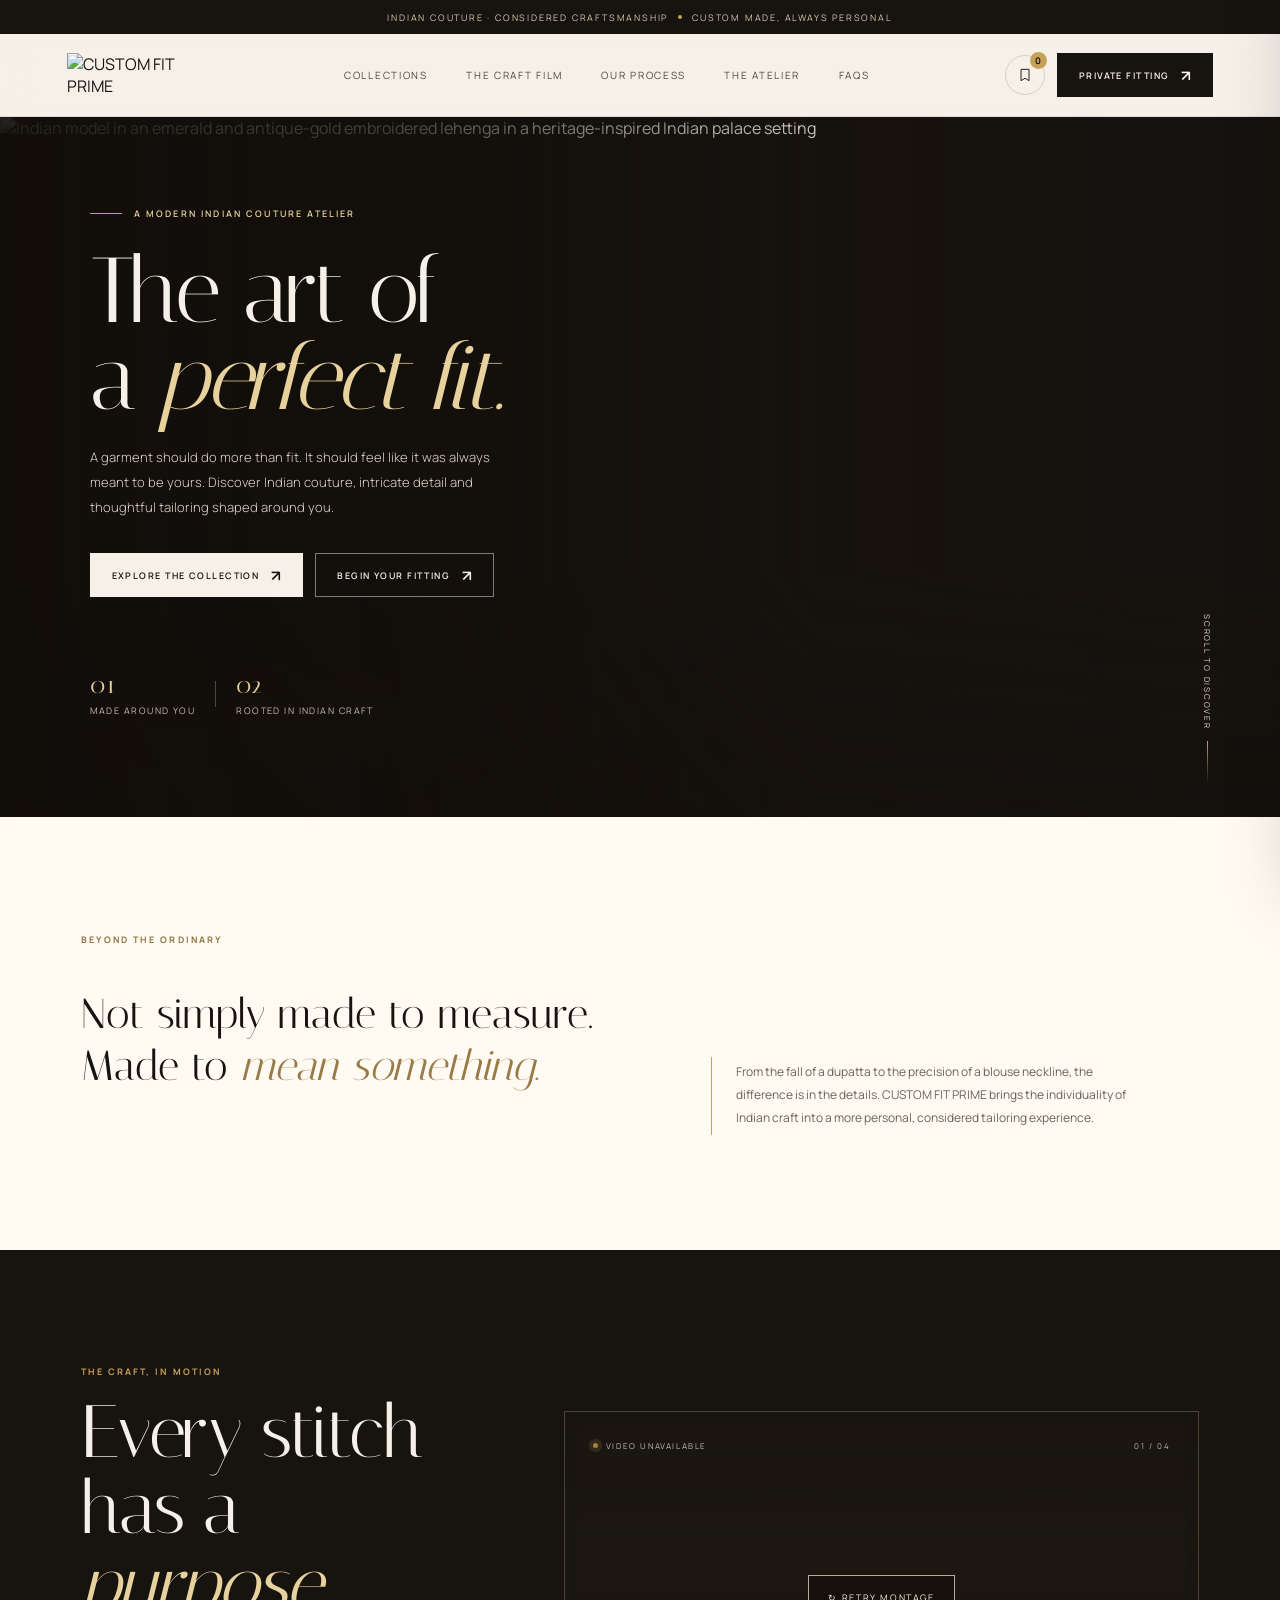
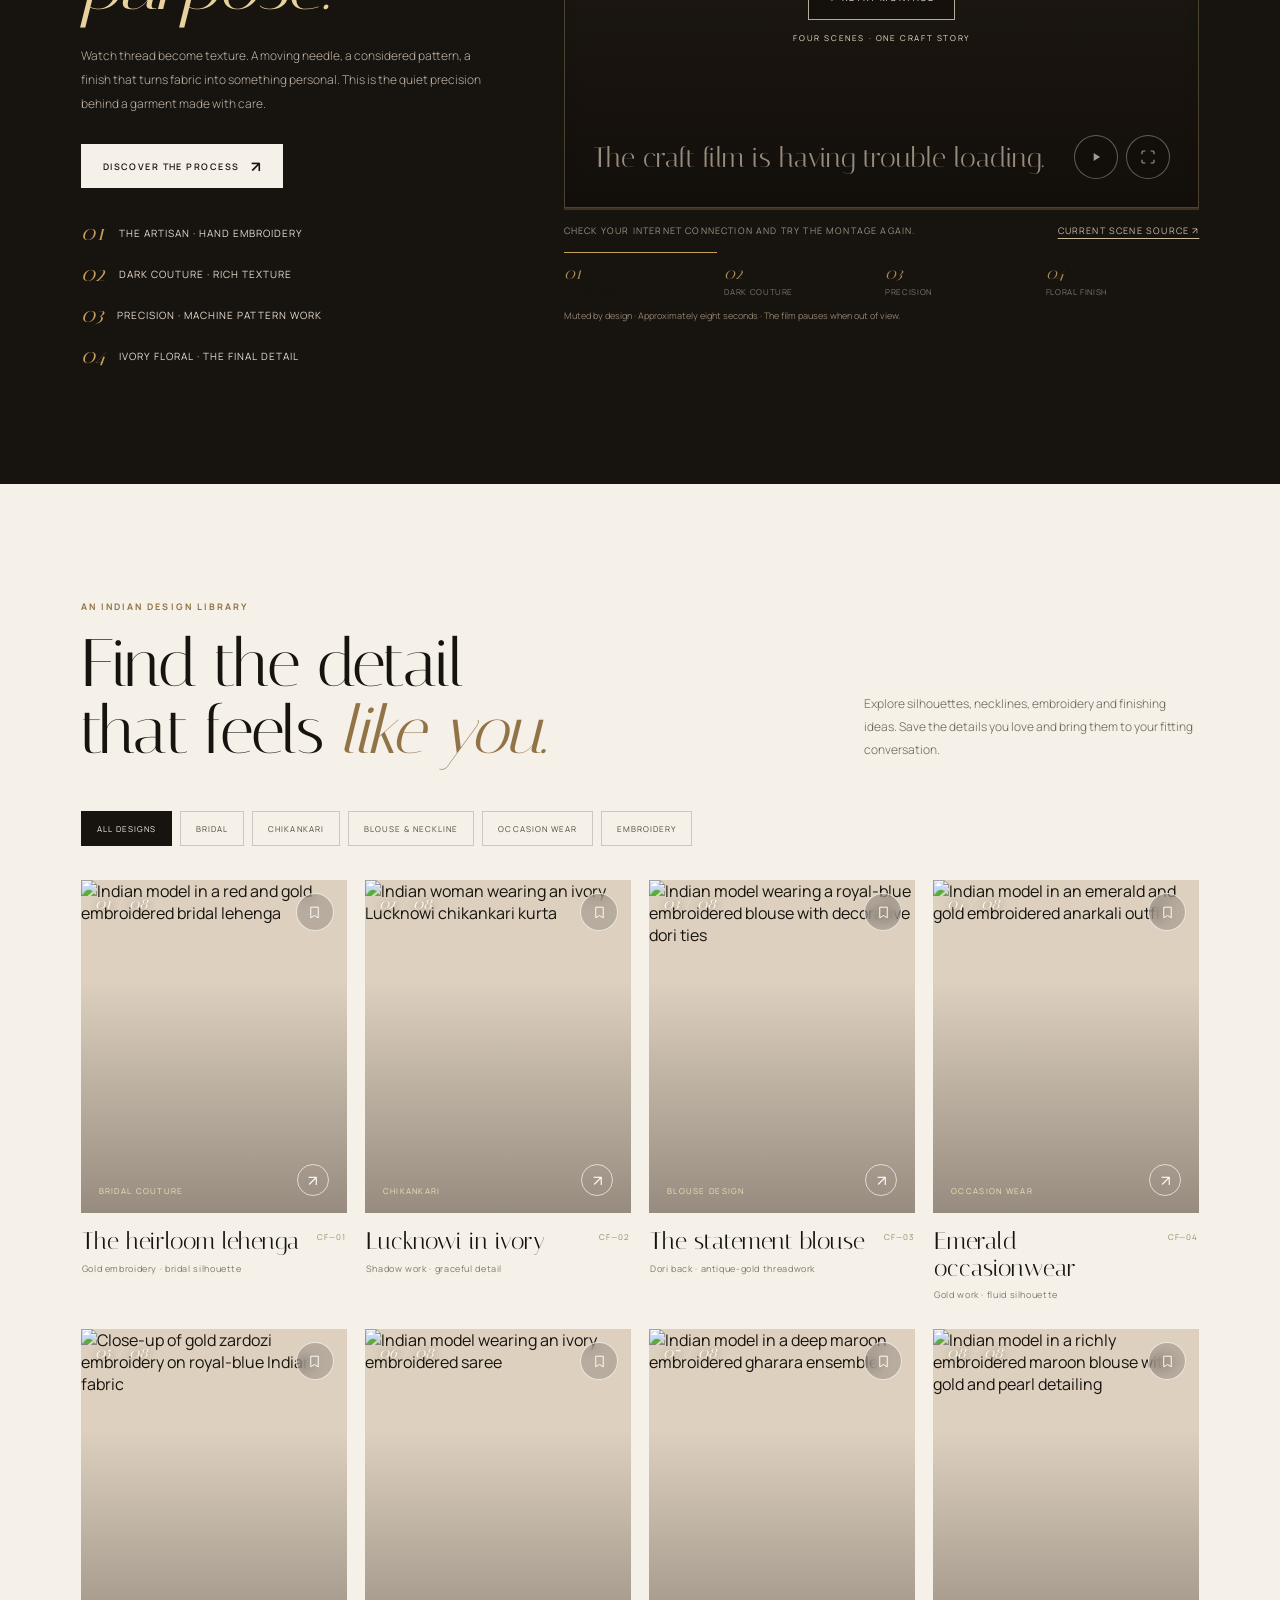
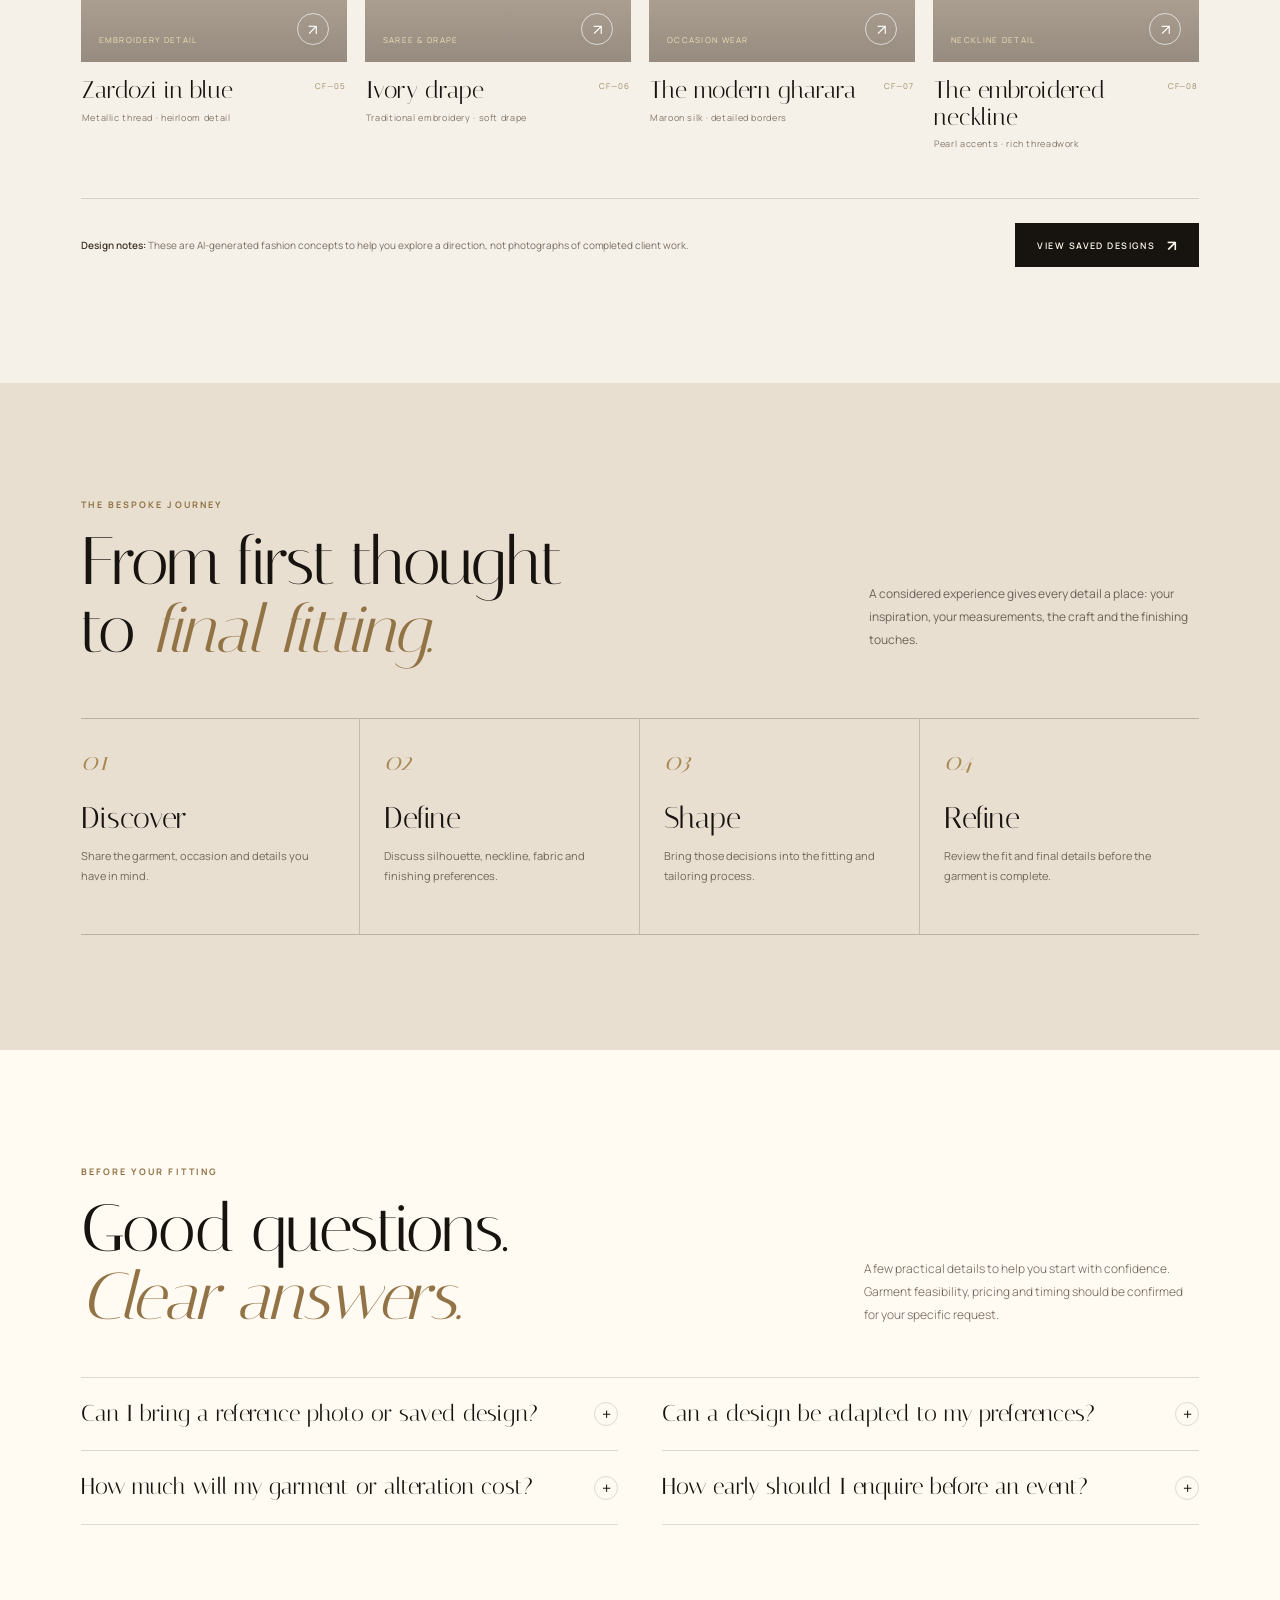
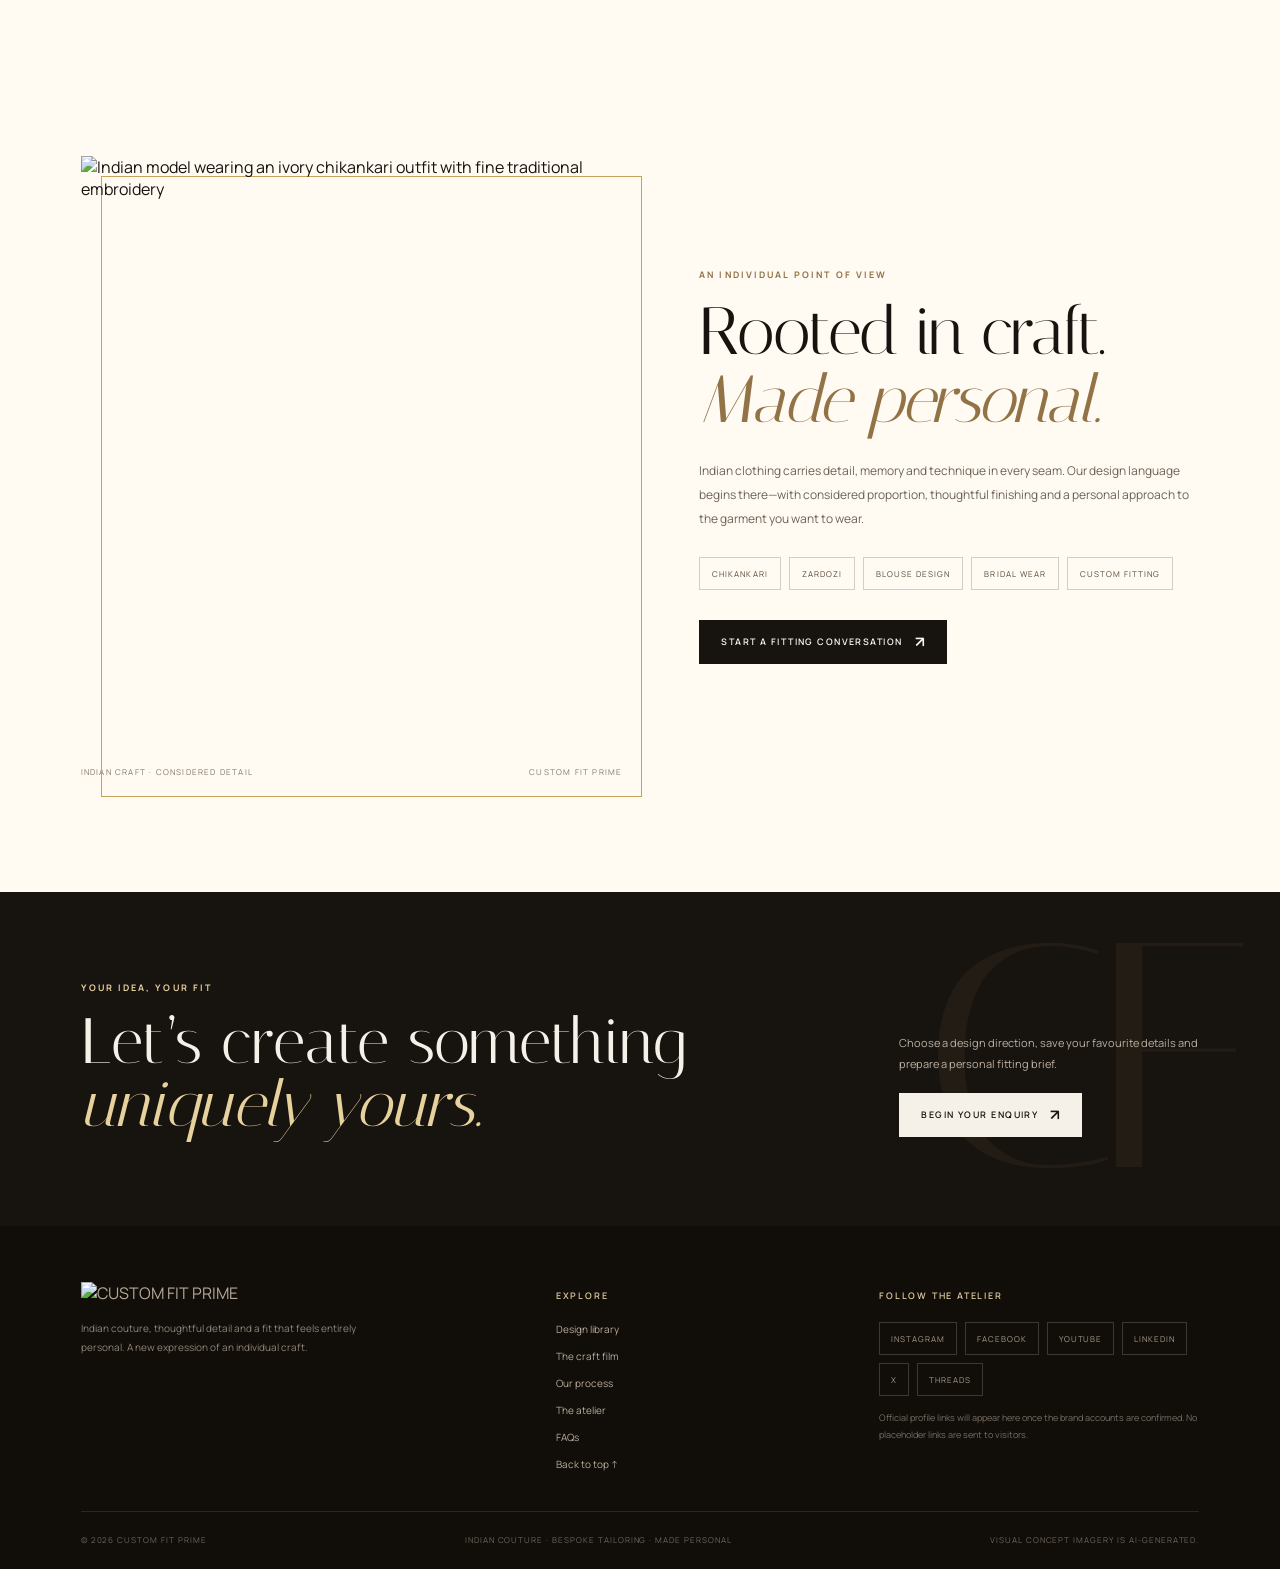
==== index.html @ c420d34f "Add files via upload" ====
<!DOCTYPE html>
<html lang="en">
<head>
  <meta charset="UTF-8" />
  <meta name="viewport" content="width=device-width, initial-scale=1.0" />
  <meta name="theme-color" content="#17130f" />
  <meta name="description" content="CUSTOM FIT PRIME — Indian couture, considered craftsmanship and bespoke tailoring. Explore bridal lehengas, chikankari, blouse design, embroidery and more." />
  <title>CUSTOM FIT PRIME — The Art of a Perfect Fit</title>
  <link rel="preconnect" href="https://fonts.googleapis.com" />
  <link rel="preconnect" href="https://fonts.gstatic.com" crossorigin />
  <link href="https://fonts.googleapis.com/css2?family=DM+Sans:wght@300;400;500;600;700&family=Italiana&family=Manrope:wght@300;400;500;600;700&display=swap" rel="stylesheet" />
  <style>
    :root{--ink:#17130f;--ink-soft:#231c16;--paper:#f5f0e8;--paper-2:#eae1d3;--gold:#c7a15a;--gold-light:#e7d19d;--muted:#8c8378;--line:rgba(40,31,22,.15);--cream:#fffaf2;--serif:'Italiana',Georgia,serif;--sans:'Manrope','DM Sans',Arial,sans-serif;--max:1440px;}
    *{box-sizing:border-box}html{scroll-behavior:smooth;scroll-padding-top:92px}body{margin:0;background:var(--paper);color:var(--ink);font-family:var(--sans);font-weight:400;-webkit-font-smoothing:antialiased}body.no-scroll{overflow:hidden}img{display:block;width:100%;height:auto}a{color:inherit;text-decoration:none}button,input,select,textarea{font:inherit}button{cursor:pointer}::selection{background:var(--gold);color:var(--ink)}
    .announcement{height:34px;background:var(--ink);color:#d7c9b4;display:flex;align-items:center;justify-content:center;gap:10px;text-transform:uppercase;font-size:9px;letter-spacing:.2em;padding:0 16px}.announcement .dot{width:4px;height:4px;background:var(--gold);border-radius:50%}
    .header{position:sticky;top:0;z-index:30;background:rgba(245,240,232,.94);backdrop-filter:blur(18px);border-bottom:1px solid rgba(41,31,22,.1)}.nav-wrap{max-width:var(--max);margin:auto;height:82px;padding:0 5.2%;display:flex;align-items:center;justify-content:space-between;gap:28px}.brand{width:142px;min-width:112px;display:flex;align-items:center}.brand img{width:100%;max-height:75px;object-fit:contain}.nav{display:flex;gap:clamp(20px,3vw,46px);align-items:center;font-size:10px;letter-spacing:.17em;text-transform:uppercase}.nav a{position:relative;padding:8px 0;color:#51463a;transition:color .25s}.nav a:after{content:'';position:absolute;left:0;bottom:0;height:1px;width:0;background:var(--gold);transition:width .3s}.nav a:hover{color:#0e0b08}.nav a:hover:after{width:100%}.nav-actions{display:flex;align-items:center;gap:12px}.mood-trigger{position:relative;border:1px solid var(--line);background:transparent;width:40px;height:40px;border-radius:50%;display:grid;place-items:center;color:var(--ink)}.mood-trigger svg{width:16px;height:16px}.count{position:absolute;right:-3px;top:-4px;background:var(--gold);color:var(--ink);font-size:9px;font-weight:700;border-radius:50%;min-width:17px;height:17px;display:grid;place-items:center}.button{min-height:44px;display:inline-flex;align-items:center;justify-content:center;gap:12px;padding:0 21px;background:var(--ink);color:#fff8ed;border:1px solid var(--ink);font-size:9px;letter-spacing:.16em;text-transform:uppercase;font-weight:600;transition:background .25s,color .25s,border .25s,transform .25s}.button:hover{background:var(--gold);color:var(--ink);border-color:var(--gold);transform:translateY(-1px)}.button.light{background:var(--paper);border-color:var(--paper);color:var(--ink)}.button.light:hover{background:var(--gold-light);border-color:var(--gold-light)}.button.ghost{background:transparent;color:var(--paper);border-color:rgba(255,255,255,.45)}.button.ghost:hover{background:var(--paper);color:var(--ink);border-color:var(--paper)}.button .arrow{font-size:15px;line-height:1;letter-spacing:0}.mobile-toggle{display:none;background:transparent;border:1px solid var(--line);width:40px;height:40px;border-radius:50%;font-size:17px}
    .hero{min-height:min(790px,calc(100vh - 116px));min-height:690px;position:relative;isolation:isolate;overflow:hidden;background:var(--ink);color:var(--paper);display:flex;align-items:center}.hero:before{content:'';position:absolute;inset:0;background:linear-gradient(90deg,rgba(18,14,10,.92) 0%,rgba(18,14,10,.78) 30%,rgba(18,14,10,.18) 64%,rgba(18,14,10,.1) 100%),linear-gradient(0deg,rgba(18,14,10,.35),transparent 35%);z-index:-1}.hero-image{position:absolute;inset:0;z-index:-2}.hero-image img{width:100%;height:100%;object-fit:cover;object-position:center 45%;animation:heroReveal 1.5s cubic-bezier(.2,.7,.2,1) both}.hero-content{width:100%;max-width:var(--max);margin:auto;padding:90px 7% 100px;position:relative}.eyebrow{display:flex;align-items:center;gap:12px;text-transform:uppercase;letter-spacing:.24em;font-size:9px;font-weight:600}.eyebrow:before{content:'';width:32px;height:1px;background:var(--gold)}.eyebrow.gold{color:var(--gold-light)}.hero h1{font:400 clamp(52px,7.2vw,108px)/.94 var(--serif);letter-spacing:-.035em;margin:28px 0 24px;max-width:700px}.hero h1 em{color:var(--gold-light);font-weight:400}.hero-copy{font-size:13px;line-height:1.9;color:#e0d7c9;max-width:410px;font-weight:300}.hero-actions{display:flex;gap:12px;flex-wrap:wrap;margin-top:34px}.hero-meta{display:flex;align-items:center;gap:20px;margin-top:74px;color:#c9bdad;font-size:9px;letter-spacing:.16em;text-transform:uppercase}.hero-meta .divider{height:26px;width:1px;background:rgba(255,255,255,.24)}.hero-meta strong{display:block;color:var(--gold-light);font:400 24px var(--serif);letter-spacing:0;margin-bottom:5px}.scroll-cue{position:absolute;right:5.2%;bottom:34px;display:flex;align-items:center;gap:12px;color:#e4d8c7;font-size:8px;text-transform:uppercase;letter-spacing:.22em;writing-mode:vertical-rl}.scroll-cue:after{content:'';width:1px;height:42px;background:linear-gradient(var(--gold),transparent)}
    .section{padding:clamp(74px,9vw,140px) 6.3%}.section-inner{max-width:var(--max);margin:auto}.section-head{display:flex;justify-content:space-between;align-items:end;gap:36px;margin-bottom:46px}.section-head .title-wrap{max-width:660px}.kicker{font-size:9px;color:#907345;text-transform:uppercase;letter-spacing:.23em;font-weight:700;display:block;margin-bottom:17px}.section h2{font:400 clamp(38px,5.2vw,68px)/1.02 var(--serif);letter-spacing:-.025em;margin:0}.section h2 em{font-style:italic;color:#927346}.section-head p{max-width:335px;color:#6d6256;font-size:12px;line-height:1.9;font-weight:300;margin:0 0 4px}.intro-grid{display:grid;grid-template-columns:1.05fr .95fr;gap:clamp(30px,7vw,110px);align-items:end}.intro-grid .large-copy{font:400 clamp(27px,3.3vw,45px)/1.24 var(--serif);max-width:690px}.intro-grid .large-copy em{color:#997b47}.intro-note{border-left:1px solid var(--gold);padding:4px 0 5px 24px;color:#6c6258;font-size:12px;line-height:1.9;max-width:420px}.section.paper-alt{background:var(--cream)}.craft-film{background:var(--ink);color:var(--paper);position:relative;overflow:hidden}.film-grid{display:grid;grid-template-columns:.78fr 1.22fr;gap:clamp(32px,6vw,92px);align-items:center}.film-copy .kicker{color:var(--gold)}.film-copy h2{font-size:clamp(42px,5.8vw,76px);max-width:480px}.film-copy h2 em{color:var(--gold-light)}.film-copy p{max-width:410px;font-size:12px;line-height:2;color:#beb2a2;font-weight:300;margin:22px 0 28px}.film-notes{list-style:none;padding:0;margin:32px 0 0;display:grid;gap:15px}.film-notes li{display:flex;align-items:center;gap:13px;color:#e7ddcf;font-size:10px;letter-spacing:.1em;text-transform:uppercase}.film-notes li span{color:var(--gold);font:italic 22px var(--serif)}.video-frame{position:relative;overflow:hidden;background:#211c16;aspect-ratio:1.18/1;min-height:380px;border:1px solid rgba(218,190,139,.23)}.video-frame:after{content:'';position:absolute;inset:0;pointer-events:none;border:12px solid rgba(0,0,0,.08)}.video-frame video{position:absolute;inset:0;width:100%;height:100%;object-fit:cover;opacity:.78;filter:sepia(.18) contrast(1.04)}.video-overlay{position:absolute;inset:0;display:flex;flex-direction:column;justify-content:space-between;padding:28px;pointer-events:none;background:linear-gradient(180deg,rgba(20,15,10,.25),transparent 38%,rgba(20,15,10,.55))}.video-topline,.video-bottomline{display:flex;align-items:center;justify-content:space-between;gap:16px;color:#f5e8d3;font-size:8px;text-transform:uppercase;letter-spacing:.2em}.live-mark{display:inline-flex;align-items:center;gap:8px}.live-mark:before{content:'';height:5px;width:5px;border-radius:50%;background:var(--gold);box-shadow:0 0 0 4px rgba(199,161,90,.18)}.video-bottomline strong{font:400 28px var(--serif);letter-spacing:0;text-transform:none}.pause-film{pointer-events:auto;border:1px solid rgba(255,255,255,.56);border-radius:50%;width:44px;height:44px;color:white;background:rgba(13,10,7,.3);backdrop-filter:blur(8px);display:grid;place-items:center}.pause-film svg{width:14px;height:14px;fill:currentColor}.film-caption{display:flex;justify-content:space-between;gap:24px;align-items:center;color:#9d9282;font-size:9px;text-transform:uppercase;letter-spacing:.13em;margin-top:14px}.film-caption a{text-decoration:underline;text-underline-offset:4px;color:#cabb9f}
    .collection{background:var(--paper)}.collection-filters{display:flex;gap:8px;flex-wrap:wrap;margin:0 0 34px}.filter-btn{border:1px solid rgba(45,35,25,.2);background:transparent;color:#51473b;padding:11px 15px;text-transform:uppercase;letter-spacing:.13em;font-size:8px;transition:all .22s}.filter-btn:hover,.filter-btn.active{background:var(--ink);color:var(--paper);border-color:var(--ink)}.design-grid{display:grid;grid-template-columns:repeat(4,minmax(0,1fr));gap:28px 18px}.design-card{min-width:0}.design-image{position:relative;overflow:hidden;background:#ddd0bf;aspect-ratio:4/5;isolation:isolate}.design-image img{height:100%;width:100%;object-fit:cover;transition:transform .7s cubic-bezier(.2,.65,.2,1),filter .5s}.design-card:hover .design-image img{transform:scale(1.045);filter:saturate(1.04)}.design-image:after{content:'';position:absolute;inset:30% 0 0;background:linear-gradient(transparent,rgba(20,14,8,.5));opacity:.7;pointer-events:none}.design-num{position:absolute;z-index:2;top:14px;left:14px;color:#fff8e8;font:italic 16px var(--serif);text-shadow:0 1px 8px #0008}.pin-btn{position:absolute;right:13px;top:13px;z-index:3;width:38px;height:38px;border-radius:50%;border:1px solid rgba(255,255,255,.7);background:rgba(20,15,11,.18);backdrop-filter:blur(7px);color:white;display:grid;place-items:center;transition:all .2s}.pin-btn svg{width:15px;height:15px}.pin-btn:hover,.pin-btn.pinned{background:var(--gold);color:var(--ink);border-color:var(--gold)}.card-bottom{position:absolute;z-index:2;left:18px;right:18px;bottom:17px;display:flex;align-items:end;justify-content:space-between;gap:12px;color:white}.card-bottom span{font-size:8px;letter-spacing:.16em;text-transform:uppercase;color:#f1dfb7}.view-design{width:32px;height:32px;flex:0 0 auto;border:1px solid rgba(255,255,255,.65);border-radius:50%;background:transparent;color:white;display:grid;place-items:center;font-size:15px;transition:all .2s}.view-design:hover{background:var(--gold);border-color:var(--gold);color:var(--ink)}.card-info{display:flex;justify-content:space-between;gap:10px;align-items:start;padding:15px 1px 0}.card-info h3{font:400 24px/1.1 var(--serif);margin:0}.card-info p{font-size:9px;letter-spacing:.07em;color:#84786a;margin:7px 0 0;line-height:1.5}.card-info .code{font-size:8px;letter-spacing:.12em;color:#9d8966;padding-top:3px;white-space:nowrap}.collection-footer{border-top:1px solid var(--line);margin-top:48px;padding-top:24px;display:flex;justify-content:space-between;align-items:center;gap:20px;color:#7a7064;font-size:10px;line-height:1.7}.collection-footer strong{font-weight:600;color:#42372b}
    .process{background:#e8dfd1}.process-head{display:flex;justify-content:space-between;gap:30px;align-items:end;margin-bottom:54px}.process-head p{max-width:330px;font-size:12px;line-height:1.9;color:#6d6257}.process-grid{display:grid;grid-template-columns:repeat(4,1fr);border-top:1px solid rgba(38,28,17,.23);border-bottom:1px solid rgba(38,28,17,.23)}.process-step{padding:27px 24px 32px;border-right:1px solid rgba(38,28,17,.18);min-height:215px}.process-step:first-child{padding-left:0}.process-step:last-child{border-right:0}.step-number{font:italic 26px var(--serif);color:#a78752}.process-step h3{font:400 30px var(--serif);margin:23px 0 10px}.process-step p{font-size:11px;color:#72675a;line-height:1.9;margin:0;max-width:240px}.atelier{background:var(--cream)}.atelier-grid{display:grid;grid-template-columns:1.04fr .96fr;gap:clamp(28px,6vw,88px);align-items:center}.atelier-photo{position:relative;max-width:630px}.atelier-photo img{aspect-ratio:4/4.4;object-fit:cover;object-position:center 30%;filter:saturate(.92)}.atelier-photo:before{content:'';position:absolute;inset:20px -20px -20px 20px;border:1px solid var(--gold);pointer-events:none}.atelier-caption{display:flex;justify-content:space-between;gap:16px;margin-top:14px;font-size:8px;text-transform:uppercase;letter-spacing:.15em;color:#857867}.atelier-copy h2{margin-bottom:25px}.atelier-copy>p{color:#6e6256;font-size:12px;line-height:2;max-width:500px}.craft-tags{display:flex;flex-wrap:wrap;gap:8px;margin:26px 0 30px}.craft-tags span{border:1px solid rgba(40,31,22,.2);padding:10px 12px;font-size:8px;letter-spacing:.13em;text-transform:uppercase;color:#5a4a37}
    .cta-band{background:var(--ink);color:var(--paper);padding:clamp(50px,7vw,90px) 6.3%;position:relative;overflow:hidden}.cta-band:after{content:'CF';position:absolute;right:4%;top:50%;transform:translateY(-50%);font:400 clamp(120px,25vw,330px)/1 var(--serif);color:rgba(215,183,118,.055);letter-spacing:-.08em;pointer-events:none}.cta-inner{position:relative;z-index:1;max-width:var(--max);margin:auto;display:flex;align-items:end;justify-content:space-between;gap:40px}.cta-inner h2{font:400 clamp(42px,5vw,72px)/.98 var(--serif);max-width:690px;margin:16px 0 0}.cta-inner h2 em{color:var(--gold-light)}.cta-inner p{max-width:300px;color:#bcb1a3;font-size:11px;line-height:1.9;margin:0 0 18px}.footer{background:#110e0a;color:#b5a897;padding:56px 6.3% 24px}.footer-main{max-width:var(--max);margin:auto;display:grid;grid-template-columns:1.25fr .8fr .95fr;gap:54px;padding-bottom:40px}.footer-brand img{width:160px;max-height:120px;object-fit:contain;object-position:left center;margin-bottom:15px}.footer-brand p{max-width:290px;font-size:10px;line-height:1.9;color:#8e8376}.footer h4{font-size:9px;letter-spacing:.2em;text-transform:uppercase;font-weight:600;color:#dec99c;margin:7px 0 20px}.footer-links{display:grid;gap:13px;font-size:10px}.footer-links a{color:#b8ac9b;transition:color .2s}.footer-links a:hover{color:#efdaab}.social-links{display:flex;flex-wrap:wrap;gap:8px}.social-links a{border:1px solid rgba(235,220,195,.2);padding:10px 11px;font-size:8px;letter-spacing:.12em;text-transform:uppercase;color:#c8bbab;transition:all .2s}.social-links a:hover{background:var(--gold);color:var(--ink);border-color:var(--gold)}.social-note{font-size:9px;line-height:1.8;color:#766d62;margin-top:14px}.footer-bottom{max-width:var(--max);margin:auto;padding-top:22px;border-top:1px solid rgba(235,220,195,.12);display:flex;justify-content:space-between;gap:20px;font-size:8px;letter-spacing:.12em;text-transform:uppercase;color:#6f6559}
    .mobile-book{display:none;position:fixed;left:12px;right:12px;bottom:12px;z-index:25;box-shadow:0 10px 35px #1b120e30}.modal-backdrop{position:fixed;inset:0;z-index:60;background:rgba(12,9,6,.68);backdrop-filter:blur(8px);display:none;align-items:center;justify-content:center;padding:18px}.modal-backdrop.open{display:flex}.modal{background:var(--paper);color:var(--ink);width:min(650px,100%);max-height:min(90vh,850px);overflow:auto;position:relative;padding:clamp(24px,5vw,46px)}.modal-close{position:absolute;right:16px;top:16px;width:35px;height:35px;border-radius:50%;border:1px solid var(--line);background:transparent;font-size:19px}.modal .kicker{margin-bottom:12px}.modal h2{font:400 clamp(34px,5vw,52px)/1 var(--serif);margin:0 45px 14px 0}.modal p{font-size:11px;line-height:1.8;color:#74685a}.form-grid{display:grid;grid-template-columns:1fr 1fr;gap:14px;margin:24px 0}.field{display:grid;gap:7px}.field.full{grid-column:1/-1}.field label{font-size:8px;text-transform:uppercase;letter-spacing:.15em;color:#776856}.field input,.field select,.field textarea{width:100%;border:1px solid rgba(40,31,22,.2);background:#fffaf3;color:var(--ink);min-height:44px;padding:11px 12px;font-size:11px;outline:none}.field textarea{min-height:90px;resize:vertical}.field input:focus,.field select:focus,.field textarea:focus{border-color:#a88a54}.form-footnote{font-size:9px!important;color:#938573!important}.modal-actions{display:flex;flex-wrap:wrap;gap:10px}.mood-drawer{position:fixed;right:0;top:0;bottom:0;z-index:65;width:min(430px,100%);background:var(--paper);transform:translateX(105%);transition:transform .35s cubic-bezier(.2,.65,.2,1);display:flex;flex-direction:column;box-shadow:-20px 0 60px #0002}.mood-drawer.open{transform:translateX(0)}.drawer-head{display:flex;align-items:center;justify-content:space-between;padding:25px;border-bottom:1px solid var(--line)}.drawer-head h2{font:400 30px var(--serif);margin:8px 0 0}.drawer-content{padding:20px 25px;overflow:auto;flex:1}.empty-mood{text-align:center;padding:55px 20px;color:#8d7e6d;font:italic 24px var(--serif)}.saved-item{display:grid;grid-template-columns:74px 1fr auto;gap:13px;align-items:center;padding:12px 0;border-bottom:1px solid var(--line)}.saved-item img{width:74px;height:94px;object-fit:cover}.saved-item strong{font:400 21px var(--serif);display:block}.saved-item small{font-size:8px;letter-spacing:.1em;text-transform:uppercase;color:#8a7a67}.saved-item button{border:1px solid var(--line);background:transparent;width:28px;height:28px;border-radius:50%}.drawer-actions{padding:20px 25px;border-top:1px solid var(--line);display:grid;gap:10px}.toast{position:fixed;z-index:100;left:50%;bottom:28px;transform:translate(-50%,20px);opacity:0;background:#201910;color:#fff2de;padding:13px 18px;font-size:10px;letter-spacing:.04em;max-width:calc(100% - 32px);text-align:center;transition:all .3s;pointer-events:none;box-shadow:0 10px 30px #0003}.toast.show{opacity:1;transform:translate(-50%,0)}.detail-modal{display:grid;grid-template-columns:.8fr 1.2fr;gap:23px;align-items:start}.detail-modal img{aspect-ratio:4/5;object-fit:cover}.detail-modal h2{margin:10px 0;font-size:38px}.detail-meta{font-size:8px;text-transform:uppercase;letter-spacing:.15em;color:#927345}.detail-modal .button{margin-top:18px}
    .reveal{opacity:0;transform:translateY(16px);transition:opacity .75s ease,transform .75s cubic-bezier(.2,.7,.2,1)}.reveal.in-view{opacity:1;transform:none}.reduced-motion *{animation:none!important;transition:none!important;scroll-behavior:auto!important}@keyframes heroReveal{from{transform:scale(1.04);opacity:.65}to{transform:scale(1);opacity:1}}
    @media(max-width:1000px){.nav{gap:18px;font-size:9px}.nav-wrap{padding:0 4%}.hero-content{padding-left:5%;padding-right:5%}.design-grid{grid-template-columns:repeat(3,minmax(0,1fr))}.film-grid{grid-template-columns:.9fr 1.1fr;gap:32px}.footer-main{gap:30px}}
    @media(max-width:760px){.announcement{font-size:8px;letter-spacing:.12em}.nav-wrap{height:72px}.brand{width:115px}.nav{position:absolute;display:none;left:0;right:0;top:72px;padding:20px 6% 26px;background:var(--paper);border-bottom:1px solid var(--line);align-items:stretch;gap:0;box-shadow:0 18px 30px #20180c0b}.nav.open{display:flex;flex-direction:column}.nav a{padding:14px 0;border-bottom:1px solid var(--line)}.nav a:last-child{border-bottom:0}.mobile-toggle{display:grid;place-items:center}.nav-actions>.button{display:none}.hero{min-height:730px;min-height:calc(90svh - 90px);max-height:900px;align-items:end}.hero:before{background:linear-gradient(0deg,rgba(13,10,7,.95) 0%,rgba(13,10,7,.74) 39%,rgba(13,10,7,.1) 100%)}.hero-image img{object-position:64% center}.hero-content{padding:220px 7% 58px}.hero h1{font-size:clamp(52px,13vw,84px);max-width:590px;margin:20px 0}.hero-copy{max-width:420px}.hero-meta{margin-top:42px}.scroll-cue{display:none}.section{padding:75px 6%}.section-head,.process-head{align-items:start;flex-direction:column;gap:18px;margin-bottom:34px}.section-head p{max-width:450px}.intro-grid,.film-grid,.atelier-grid{grid-template-columns:1fr}.intro-note{margin-left:5px}.video-frame{min-height:0;aspect-ratio:1.05/1}.film-copy h2{max-width:560px}.design-grid{grid-template-columns:repeat(2,minmax(0,1fr));gap:25px 13px}.card-info h3{font-size:22px}.card-info .code{display:none}.collection-footer{align-items:start;flex-direction:column}.process-grid{grid-template-columns:repeat(2,1fr)}.process-step{padding:22px 18px 26px;min-height:195px}.process-step:first-child{padding-left:0}.process-step:nth-child(2){border-right:0}.process-step:nth-child(3){border-top:1px solid rgba(38,28,17,.18);padding-left:0}.process-step:nth-child(4){border-top:1px solid rgba(38,28,17,.18)}.atelier-photo{margin:0 16px 0 0}.atelier-copy h2{font-size:48px}.cta-inner{align-items:start;flex-direction:column;gap:24px}.cta-inner p{margin:0}.footer-main{grid-template-columns:1fr 1fr;gap:34px 24px}.footer-brand{grid-column:1/-1}.footer-brand img{width:135px}.footer-bottom{flex-direction:column;gap:8px;line-height:1.8}.mobile-book{display:flex}.toast{bottom:82px}.detail-modal{grid-template-columns:1fr}.detail-modal img{max-height:280px;aspect-ratio:4/3}.detail-modal h2{font-size:34px}}
    @media(max-width:420px){.announcement{padding:0 8px;gap:6px;font-size:7px}.hero h1{font-size:50px}.hero-actions{display:grid}.hero-actions .button{width:100%}.hero-meta{gap:11px}.hero-meta strong{font-size:21px}.design-grid{gap:22px 11px}.card-info h3{font-size:20px}.card-info p{font-size:8px}.design-image{aspect-ratio:4/5}.video-overlay{padding:17px}.video-bottomline strong{font-size:23px}.process-step h3{font-size:25px}.footer-main{grid-template-columns:1fr}.footer-brand{grid-column:auto}.form-grid{grid-template-columns:1fr}.field.full{grid-column:auto}.modal-actions .button{width:100%}}
    @media(prefers-reduced-motion:reduce){html{scroll-behavior:auto}*,*::before,*::after{animation-duration:.01ms!important;animation-iteration-count:1!important;transition-duration:.01ms!important;scroll-behavior:auto!important}.reveal{opacity:1;transform:none}}
    .skip-link{position:absolute;left:14px;top:-60px;z-index:200;background:var(--gold-light);color:var(--ink);padding:12px 16px;font-size:12px}.skip-link:focus{top:12px}
    .video-frame{aspect-ratio:16/10;min-height:360px}.video-frame video{opacity:.94;filter:contrast(1.05) saturate(1.04);transition:opacity .3s ease}.video-frame.is-switching video{opacity:.18}.video-overlay{background:linear-gradient(180deg,rgba(14,10,6,.3),transparent 42%,rgba(14,10,6,.65))}.film-actions{display:flex;align-items:center;gap:8px;pointer-events:auto}.pause-film{flex:0 0 auto}.fullscreen-film svg{width:16px;height:16px;fill:none}.film-progress{height:2px;background:rgba(199,161,90,.22);overflow:hidden}.film-progress span{display:block;height:100%;width:100%;background:var(--gold-light);transform:scaleX(0);transform-origin:left center;transition:transform .12s linear}.film-selectors{display:flex;flex-wrap:wrap;gap:8px;margin-top:15px}.film-select{display:inline-flex;align-items:center;gap:9px;padding:9px 12px;border:1px solid rgba(235,220,195,.22);background:transparent;color:#c8bbab;font-size:8px;letter-spacing:.1em;text-transform:uppercase;transition:all .2s}.film-select span{color:var(--gold);font:italic 16px var(--serif)}.film-select.active,.film-select:hover{border-color:var(--gold);color:#fff0d5;background:rgba(199,161,90,.09)}.film-note{margin:10px 0 0;color:#8d8171;font-size:9px;line-height:1.7}.social-links .social-pending{border:1px solid rgba(235,220,195,.2);padding:10px 11px;font-size:8px;letter-spacing:.12em;text-transform:uppercase;color:#a99b87;cursor:default}
    .faq-list{display:grid;grid-template-columns:1fr 1fr;column-gap:44px;border-top:1px solid var(--line)}.faq-item{border-bottom:1px solid var(--line);align-self:start}.faq-item summary{list-style:none;display:flex;align-items:center;justify-content:space-between;gap:20px;padding:22px 0;cursor:pointer;font:400 23px/1.25 var(--serif)}.faq-item summary::-webkit-details-marker{display:none}.faq-item summary span{flex:0 0 24px;width:24px;height:24px;display:grid;place-items:center;border:1px solid var(--line);border-radius:50%;font:400 16px var(--sans);transition:transform .2s}.faq-item[open] summary span{transform:rotate(45deg);background:var(--ink);color:var(--paper);border-color:var(--ink)}.faq-item div{padding:0 30px 19px 0}.faq-item p{margin:0;color:#6d6256;font-size:11px;line-height:1.9}
    @media(max-width:760px){.video-frame{aspect-ratio:16/10;min-height:0}.faq-list{grid-template-columns:1fr;column-gap:0}.faq-item summary{font-size:21px}.film-select{font-size:7px;padding:9px 10px}}

    .film-play-overlay{position:absolute;z-index:4;inset:0;display:flex;flex-direction:column;align-items:center;justify-content:center;gap:12px;background:linear-gradient(180deg,rgba(18,13,9,.18),rgba(18,13,9,.45));transition:opacity .25s ease}.film-play-overlay.hidden{opacity:0;pointer-events:none}.film-play-overlay button{border:1px solid rgba(245,232,211,.72);background:rgba(18,13,9,.55);backdrop-filter:blur(12px);color:#f8edd9;padding:15px 19px;font-size:9px;letter-spacing:.18em;text-transform:uppercase;cursor:pointer}.film-play-overlay button:hover{background:var(--gold);border-color:var(--gold);color:var(--ink)}.film-play-overlay span{color:#eee0c8;font-size:8px;text-transform:uppercase;letter-spacing:.2em}.film-end-card{position:absolute;z-index:5;inset:0;display:flex;flex-direction:column;align-items:center;justify-content:center;gap:12px;text-align:center;background:radial-gradient(ellipse at center,#312619 0%,#110e0b 70%);opacity:0;visibility:hidden;transition:opacity .35s ease}.film-end-card.show{opacity:1;visibility:visible}.film-end-card img{width:min(44%,230px);max-height:130px;object-fit:contain}.film-end-card p{font:italic 28px var(--serif);color:var(--gold-light);margin:0}.film-end-card button{background:transparent;border:1px solid rgba(231,209,157,.55);color:var(--paper);padding:10px 14px;font-size:8px;text-transform:uppercase;letter-spacing:.16em;cursor:pointer}.film-scenes{display:grid;grid-template-columns:repeat(4,minmax(0,1fr));gap:7px;margin-top:15px}.film-scene{border-top:1px solid rgba(41,31,22,.2);padding-top:10px;color:#817568;font-size:8px;letter-spacing:.08em;text-transform:uppercase;line-height:1.5;transition:color .2s,border-color .2s}.film-scene b{display:block;color:#a68a57;font:italic 17px var(--serif);margin-bottom:3px}.film-scene.active{border-color:var(--gold);color:var(--ink)}.film-frame video{background:#15110d}.video-frame .video-overlay{z-index:2}.video-frame:after{z-index:1}.video-frame video{z-index:0}.video-frame .video-overlay{pointer-events:none}.film-actions{pointer-events:auto}.film-end-card button:focus-visible,.film-play-overlay button:focus-visible{outline:2px solid var(--gold-light);outline-offset:3px}
    @media(max-width:760px){.film-scenes{grid-template-columns:repeat(2,minmax(0,1fr));gap:12px 16px}.film-end-card p{font-size:23px}.film-play-overlay button{max-width:90%;font-size:8px}.film-play-overlay span{font-size:7px}}
  </style>
</head>
<body>
  <a class="skip-link" href="#main-content">Skip to content</a>
  <div class="announcement"><span>Indian couture · considered craftsmanship</span><span class="dot"></span><span>Custom made, always personal</span></div>
  <header class="header">
    <div class="nav-wrap">
      <a class="brand" href="#home" aria-label="CUSTOM FIT PRIME home"><img src="assets/custom-fit-prime-logo.png" alt="CUSTOM FIT PRIME" /></a>
      <nav class="nav" id="main-nav" aria-label="Main navigation">
        <a href="#collections">Collections</a><a href="#craft-film">The craft film</a><a href="#process">Our process</a><a href="#atelier">The atelier</a><a href="#questions">FAQs</a>
      </nav>
      <div class="nav-actions">
        <button class="mood-trigger" type="button" id="open-moodboard" aria-label="Open saved designs" title="Saved designs"><svg viewBox="0 0 24 24" fill="none" stroke="currentColor" stroke-width="1.4"><path d="M6 3.5h12v17l-6-3.7-6 3.7z"/></svg><span class="count" id="saved-count">0</span></button>
        <button class="button" type="button" data-book>Private fitting <span class="arrow">↗</span></button>
        <button class="mobile-toggle" type="button" id="mobile-toggle" aria-expanded="false" aria-label="Open navigation">☰</button>
      </div>
    </div>
  </header>

  <main id="main-content">
    <section class="hero" id="home" aria-label="CUSTOM FIT PRIME Indian couture">
      <div class="hero-image"><img src="assets/hero-emerald.webp" alt="Indian model in an emerald and antique-gold embroidered lehenga in a heritage-inspired Indian palace setting" fetchpriority="high" /></div>
      <div class="hero-content">
        <div class="eyebrow gold">A modern Indian couture atelier</div>
        <h1>The art of<br />a <em>perfect fit.</em></h1>
        <p class="hero-copy">A garment should do more than fit. It should feel like it was always meant to be yours. Discover Indian couture, intricate detail and thoughtful tailoring shaped around you.</p>
        <div class="hero-actions"><a class="button light" href="#collections">Explore the collection <span class="arrow">↗</span></a><button class="button ghost" type="button" data-book>Begin your fitting <span class="arrow">↗</span></button></div>
        <div class="hero-meta"><div><strong>01</strong>Made around you</div><div class="divider"></div><div><strong>02</strong>Rooted in Indian craft</div></div>
      </div>
      <div class="scroll-cue">Scroll to discover</div>
    </section>

    <section class="section paper-alt" id="introduction">
      <div class="section-inner intro-grid reveal">
        <div><span class="kicker">Beyond the ordinary</span><p class="large-copy">Not simply made to measure.<br />Made to <em>mean something.</em></p></div>
        <div class="intro-note">From the fall of a dupatta to the precision of a blouse neckline, the difference is in the details. CUSTOM FIT PRIME brings the individuality of Indian craft into a more personal, considered tailoring experience.</div>
      </div>
    </section>

    <section class="section craft-film" id="craft-film">
      <div class="section-inner film-grid">
        <div class="film-copy reveal">
          <span class="kicker">The craft, in motion</span>
          <h2>Every stitch<br />has a <em>purpose.</em></h2>
          <p>Watch thread become texture. A moving needle, a considered pattern, a finish that turns fabric into something personal. This is the quiet precision behind a garment made with care.</p>
          <a class="button light" href="#process">Discover the process <span class="arrow">↗</span></a>
          <ul class="film-notes"><li><span>01</span> The artisan · hand embroidery</li><li><span>02</span> Dark couture · rich texture</li><li><span>03</span> Precision · machine pattern work</li><li><span>04</span> Ivory floral · the final detail</li></ul>
        </div>
        <div class="reveal">
          <div class="video-frame" id="video-frame">
            <video id="stitch-film" muted playsinline preload="none" poster="assets/stitching-poster.webp" aria-label="Short silent montage of hand embroidery, couture stitching, machine embroidery and ivory floral threadwork"></video>
            <div class="video-overlay" id="film-overlay"><div class="video-topline"><span class="live-mark" id="film-status">Four-scene stitching film</span><span id="film-scene-number">01 / 04</span></div><div class="video-bottomline"><strong id="film-title">Every stitch tells a story.</strong><div class="film-actions"><button class="pause-film" type="button" id="pause-film" aria-controls="stitch-film" aria-label="Play stitching film" title="Play or pause film"><svg viewBox="0 0 24 24" id="film-icon" aria-hidden="true"><path d="M8 5v14l11-7z"/></svg></button><button class="pause-film fullscreen-film" type="button" id="fullscreen-film" aria-controls="stitch-film" aria-label="View stitching film full screen" title="View full screen"><svg viewBox="0 0 24 24" fill="none" stroke="currentColor" stroke-width="1.7" aria-hidden="true"><path d="M8 3H5a2 2 0 0 0-2 2v3M16 3h3a2 2 0 0 1 2 2v3M21 16v3a2 2 0 0 1-2 2h-3M3 16v3a2 2 0 0 0 2 2h3"/></svg></button></div></div></div>
            <div class="film-play-overlay" id="film-play-overlay"><button type="button" id="play-montage">▶ &nbsp; Play 8-second montage</button><span>Four scenes · one craft story</span></div>
            <div class="film-end-card" id="film-end-card" aria-hidden="true"><img src="assets/custom-fit-prime-logo.png" alt="CUSTOM FIT PRIME" /><p>Every stitch tells a story.</p><button type="button" id="replay-film">Replay montage ↻</button></div>
          </div>
          <div class="film-progress" aria-hidden="true"><span id="film-progress-fill"></span></div>
          <div class="film-caption"><span id="film-caption-text">Hand embroidery · dark couture · precision · floral finish</span><a id="film-source-link" href="https://www.pexels.com/video/intricate-hand-embroidery-crafting-process-37523886/" target="_blank" rel="noopener noreferrer">Current scene source ↗</a></div>
          <div class="film-scenes" aria-label="Four-scene sequence"><span class="film-scene active" data-scene-chip="0"><b>01</b> The artisan</span><span class="film-scene" data-scene-chip="1"><b>02</b> Dark couture</span><span class="film-scene" data-scene-chip="2"><b>03</b> Precision</span><span class="film-scene" data-scene-chip="3"><b>04</b> Floral finish</span></div>
          <p class="film-note">Muted by design · Approximately eight seconds · The film pauses when out of view.</p>
        </div>
      </div>
    </section>

    <section class="section collection" id="collections">
      <div class="section-inner">
        <div class="section-head reveal"><div class="title-wrap"><span class="kicker">An Indian design library</span><h2>Find the detail<br />that feels <em>like you.</em></h2></div><p>Explore silhouettes, necklines, embroidery and finishing ideas. Save the details you love and bring them to your fitting conversation.</p></div>
        <div class="collection-filters reveal" aria-label="Filter designs">
          <button class="filter-btn active" type="button" data-filter="all" aria-pressed="true">All designs</button><button class="filter-btn" type="button" data-filter="bridal" aria-pressed="false">Bridal</button><button class="filter-btn" type="button" data-filter="chikankari" aria-pressed="false">Chikankari</button><button class="filter-btn" type="button" data-filter="blouse" aria-pressed="false">Blouse & neckline</button><button class="filter-btn" type="button" data-filter="occasion" aria-pressed="false">Occasion wear</button><button class="filter-btn" type="button" data-filter="embroidery" aria-pressed="false">Embroidery</button>
        </div>
        <div class="design-grid" id="design-grid">
          <article class="design-card reveal" data-category="bridal" data-id="CF-01" data-title="The heirloom lehenga" data-image="assets/bridal-lehenga.webp" data-type="Bridal couture" data-description="A richly embroidered red bridal lehenga concept, with detailed borders and a considered silhouette."><div class="design-image"><img loading="lazy" src="assets/bridal-lehenga.webp" alt="Indian model in a red and gold embroidered bridal lehenga" /><span class="design-num">01 / 08</span><button class="pin-btn" type="button" aria-label="Save The heirloom lehenga"><svg viewBox="0 0 24 24" fill="none" stroke="currentColor" stroke-width="1.5"><path d="M6 3.5h12v17l-6-3.7-6 3.7z"/></svg></button><div class="card-bottom"><span>Bridal couture</span><button class="view-design" type="button" aria-label="View The heirloom lehenga">↗</button></div></div><div class="card-info"><div><h3>The heirloom lehenga</h3><p>Gold embroidery · bridal silhouette</p></div><span class="code">CF—01</span></div></article>
          <article class="design-card reveal" data-category="chikankari" data-id="CF-02" data-title="Lucknowi in ivory" data-image="assets/chikankari-kurta.webp" data-type="Chikankari" data-description="A soft ivory chikankari kurta concept featuring intricate white threadwork and an understated neckline."><div class="design-image"><img loading="lazy" src="assets/chikankari-kurta.webp" alt="Indian woman wearing an ivory Lucknowi chikankari kurta" /><span class="design-num">02 / 08</span><button class="pin-btn" type="button" aria-label="Save Lucknowi in ivory"><svg viewBox="0 0 24 24" fill="none" stroke="currentColor" stroke-width="1.5"><path d="M6 3.5h12v17l-6-3.7-6 3.7z"/></svg></button><div class="card-bottom"><span>Chikankari</span><button class="view-design" type="button" aria-label="View Lucknowi in ivory">↗</button></div></div><div class="card-info"><div><h3>Lucknowi in ivory</h3><p>Shadow work · graceful detail</p></div><span class="code">CF—02</span></div></article>
          <article class="design-card reveal" data-category="blouse" data-id="CF-03" data-title="The statement blouse" data-image="assets/designer-blouse.webp" data-type="Blouse design" data-description="A royal-blue Indian blouse-back concept with gold embroidery, dori detailing and decorative tassels."><div class="design-image"><img loading="lazy" src="assets/designer-blouse.webp" alt="Indian model wearing a royal-blue embroidered blouse with decorative dori ties" /><span class="design-num">03 / 08</span><button class="pin-btn" type="button" aria-label="Save The statement blouse"><svg viewBox="0 0 24 24" fill="none" stroke="currentColor" stroke-width="1.5"><path d="M6 3.5h12v17l-6-3.7-6 3.7z"/></svg></button><div class="card-bottom"><span>Blouse design</span><button class="view-design" type="button" aria-label="View The statement blouse">↗</button></div></div><div class="card-info"><div><h3>The statement blouse</h3><p>Dori back · antique-gold threadwork</p></div><span class="code">CF—03</span></div></article>
          <article class="design-card reveal" data-category="occasion" data-id="CF-04" data-title="Emerald occasionwear" data-image="assets/emerald-anarkali.webp" data-type="Occasion wear" data-description="An emerald Indian anarkali concept with gold embroidery and a flowing, festive silhouette."><div class="design-image"><img loading="lazy" src="assets/emerald-anarkali.webp" alt="Indian model in an emerald and gold embroidered anarkali outfit" /><span class="design-num">04 / 08</span><button class="pin-btn" type="button" aria-label="Save Emerald occasionwear"><svg viewBox="0 0 24 24" fill="none" stroke="currentColor" stroke-width="1.5"><path d="M6 3.5h12v17l-6-3.7-6 3.7z"/></svg></button><div class="card-bottom"><span>Occasion wear</span><button class="view-design" type="button" aria-label="View Emerald occasionwear">↗</button></div></div><div class="card-info"><div><h3>Emerald occasionwear</h3><p>Gold work · fluid silhouette</p></div><span class="code">CF—04</span></div></article>
          <article class="design-card reveal" data-category="embroidery" data-id="CF-05" data-title="Zardozi in blue" data-image="assets/zardozi-detail.webp" data-type="Embroidery detail" data-description="A close-up concept for gold zardozi embellishment, showing rich thread and beadwork on deep blue fabric."><div class="design-image"><img loading="lazy" src="assets/zardozi-detail.webp" alt="Close-up of gold zardozi embroidery on royal-blue Indian fabric" /><span class="design-num">05 / 08</span><button class="pin-btn" type="button" aria-label="Save Zardozi in blue"><svg viewBox="0 0 24 24" fill="none" stroke="currentColor" stroke-width="1.5"><path d="M6 3.5h12v17l-6-3.7-6 3.7z"/></svg></button><div class="card-bottom"><span>Embroidery detail</span><button class="view-design" type="button" aria-label="View Zardozi in blue">↗</button></div></div><div class="card-info"><div><h3>Zardozi in blue</h3><p>Metallic thread · heirloom detail</p></div><span class="code">CF—05</span></div></article>
          <article class="design-card reveal" data-category="chikankari" data-id="CF-06" data-title="Ivory drape" data-image="assets/saree-craft.webp" data-type="Saree & drape" data-description="An ivory Indian saree concept with fine traditional embroidery and a soft, graceful drape."><div class="design-image"><img loading="lazy" src="assets/saree-craft.webp" alt="Indian model wearing an ivory embroidered saree" /><span class="design-num">06 / 08</span><button class="pin-btn" type="button" aria-label="Save Ivory drape"><svg viewBox="0 0 24 24" fill="none" stroke="currentColor" stroke-width="1.5"><path d="M6 3.5h12v17l-6-3.7-6 3.7z"/></svg></button><div class="card-bottom"><span>Saree & drape</span><button class="view-design" type="button" aria-label="View Ivory drape">↗</button></div></div><div class="card-info"><div><h3>Ivory drape</h3><p>Traditional embroidery · soft drape</p></div><span class="code">CF—06</span></div></article>
          <article class="design-card reveal" data-category="occasion" data-id="CF-07" data-title="The modern gharara" data-image="assets/gharara-embroidered.webp" data-type="Occasion wear" data-description="A deep maroon Indian gharara and kurta concept with intricate festive embroidery and a classic silhouette."><div class="design-image"><img loading="lazy" src="assets/gharara-embroidered.webp" alt="Indian model in a deep maroon embroidered gharara ensemble" /><span class="design-num">07 / 08</span><button class="pin-btn" type="button" aria-label="Save The modern gharara"><svg viewBox="0 0 24 24" fill="none" stroke="currentColor" stroke-width="1.5"><path d="M6 3.5h12v17l-6-3.7-6 3.7z"/></svg></button><div class="card-bottom"><span>Occasion wear</span><button class="view-design" type="button" aria-label="View The modern gharara">↗</button></div></div><div class="card-info"><div><h3>The modern gharara</h3><p>Maroon silk · detailed borders</p></div><span class="code">CF—07</span></div></article>
          <article class="design-card reveal" data-category="blouse" data-id="CF-08" data-title="The embroidered neckline" data-image="assets/bridal-neckline.webp" data-type="Neckline detail" data-description="A close-up Indian couture neckline concept with pearl and gold embellishment for a bridal or festive blouse."><div class="design-image"><img loading="lazy" src="assets/bridal-neckline.webp" alt="Indian model in a richly embroidered maroon blouse with gold and pearl detailing" /><span class="design-num">08 / 08</span><button class="pin-btn" type="button" aria-label="Save The embroidered neckline"><svg viewBox="0 0 24 24" fill="none" stroke="currentColor" stroke-width="1.5"><path d="M6 3.5h12v17l-6-3.7-6 3.7z"/></svg></button><div class="card-bottom"><span>Neckline detail</span><button class="view-design" type="button" aria-label="View The embroidered neckline">↗</button></div></div><div class="card-info"><div><h3>The embroidered neckline</h3><p>Pearl accents · rich threadwork</p></div><span class="code">CF—08</span></div></article>
        </div>
        <div class="collection-footer"><span><strong>Design notes:</strong> These are AI-generated fashion concepts to help you explore a direction, not photographs of completed client work.</span><button class="button" type="button" id="open-moodboard-bottom">View saved designs <span class="arrow">↗</span></button></div>
      </div>
    </section>

    <section class="section process" id="process">
      <div class="section-inner">
        <div class="process-head reveal"><div><span class="kicker">The bespoke journey</span><h2>From first thought<br />to <em>final fitting.</em></h2></div><p>A considered experience gives every detail a place: your inspiration, your measurements, the craft and the finishing touches.</p></div>
        <div class="process-grid reveal"><article class="process-step"><span class="step-number">01</span><h3>Discover</h3><p>Share the garment, occasion and details you have in mind.</p></article><article class="process-step"><span class="step-number">02</span><h3>Define</h3><p>Discuss silhouette, neckline, fabric and finishing preferences.</p></article><article class="process-step"><span class="step-number">03</span><h3>Shape</h3><p>Bring those decisions into the fitting and tailoring process.</p></article><article class="process-step"><span class="step-number">04</span><h3>Refine</h3><p>Review the fit and final details before the garment is complete.</p></article></div>
      </div>
    </section>


    <section class="section paper-alt faq" id="questions">
      <div class="section-inner">
        <div class="section-head reveal"><div class="title-wrap"><span class="kicker">Before your fitting</span><h2>Good questions.<br /><em>Clear answers.</em></h2></div><p>A few practical details to help you start with confidence. Garment feasibility, pricing and timing should be confirmed for your specific request.</p></div>
        <div class="faq-list reveal">
          <details class="faq-item"><summary>Can I bring a reference photo or saved design?<span aria-hidden="true">+</span></summary><div><p>Yes. Save the designs you like in the design library, then include them in your fitting brief. Add your preferred colour, neckline, sleeve shape, embroidery and occasion so the conversation starts with useful details.</p></div></details>
          <details class="faq-item"><summary>Can a design be adapted to my preferences?<span aria-hidden="true">+</span></summary><div><p>The enquiry is a starting point for discussing customisation. Final choices depend on the garment, fabric, construction, fit and level of detail, so confirm what is feasible during your consultation.</p></div></details>
          <details class="faq-item"><summary>How much will my garment or alteration cost?<span aria-hidden="true">+</span></summary><div><p>Cost depends on the garment, fabric, embroidery, construction and alteration complexity. Share the garment type and reference details to request a quote before committing to the work.</p></div></details>
          <details class="faq-item"><summary>How early should I enquire before an event?<span aria-hidden="true">+</span></summary><div><p>Timing varies with the garment and the amount of handwork and fittings required. Include your event date in the enquiry so the studio can confirm a realistic schedule before you proceed.</p></div></details>
        </div>
      </div>
    </section>

    <section class="section atelier" id="atelier">
      <div class="section-inner atelier-grid">
        <div class="atelier-photo reveal"><img src="assets/ivory-chikankari.webp" loading="lazy" alt="Indian model wearing an ivory chikankari outfit with fine traditional embroidery" /><div class="atelier-caption"><span>Indian craft · considered detail</span><span>Custom Fit Prime</span></div></div>
        <div class="atelier-copy reveal"><span class="kicker">An individual point of view</span><h2>Rooted in craft.<br /><em>Made personal.</em></h2><p>Indian clothing carries detail, memory and technique in every seam. Our design language begins there—with considered proportion, thoughtful finishing and a personal approach to the garment you want to wear.</p><div class="craft-tags"><span>Chikankari</span><span>Zardozi</span><span>Blouse design</span><span>Bridal wear</span><span>Custom fitting</span></div><button class="button" type="button" data-book>Start a fitting conversation <span class="arrow">↗</span></button></div>
      </div>
    </section>

    <section class="cta-band"><div class="cta-inner"><div><span class="kicker" style="color:var(--gold-light)">Your idea, your fit</span><h2>Let’s create something<br /><em>uniquely yours.</em></h2></div><div><p>Choose a design direction, save your favourite details and prepare a personal fitting brief.</p><button class="button light" type="button" data-book>Begin your enquiry <span class="arrow">↗</span></button></div></div></section>
  </main>

  <footer class="footer" id="connect">
    <div class="footer-main">
      <div class="footer-brand"><img src="assets/custom-fit-prime-logo.png" alt="CUSTOM FIT PRIME" loading="lazy" /><p>Indian couture, thoughtful detail and a fit that feels entirely personal. A new expression of an individual craft.</p></div>
      <div><h4>Explore</h4><div class="footer-links"><a href="#collections">Design library</a><a href="#craft-film">The craft film</a><a href="#process">Our process</a><a href="#atelier">The atelier</a><a href="#questions">FAQs</a><a href="#home">Back to top ↑</a></div></div>
      <div><h4>Follow the atelier</h4><div class="social-links" aria-label="Official social profiles to be connected">
        <span class="social-pending">Instagram</span><span class="social-pending">Facebook</span><span class="social-pending">YouTube</span><span class="social-pending">LinkedIn</span><span class="social-pending">X</span><span class="social-pending">Threads</span>
      </div><p class="social-note">Official profile links will appear here once the brand accounts are confirmed. No placeholder links are sent to visitors.</p></div>
    </div>
    <div class="footer-bottom"><span>© <span id="year"></span> CUSTOM FIT PRIME</span><span>Indian couture · bespoke tailoring · made personal</span><span>Visual concept imagery is AI-generated.</span></div>
  </footer>

  <button class="button mobile-book" type="button" data-book>Begin a fitting conversation <span class="arrow">↗</span></button>

  <div class="modal-backdrop" id="booking-backdrop" role="dialog" aria-modal="true" aria-labelledby="booking-title">
    <div class="modal"><button class="modal-close" type="button" data-close-book aria-label="Close enquiry form">×</button><span class="kicker">Your next step</span><h2 id="booking-title">Begin a fitting conversation.</h2><p>Tell us what you have in mind. This prototype prepares a clear enquiry brief; it does not yet send bookings to a studio inbox.</p>
      <form id="booking-form"><div class="form-grid"><div class="field"><label for="client-name">Your name</label><input id="client-name" name="name" autocomplete="name" required placeholder="Name" /></div><div class="field"><label for="client-contact">Preferred contact *</label><input id="client-contact" name="contact" type="text" placeholder="Email or phone (required)" autocomplete="off" required /></div><div class="field"><label for="garment">What are we creating?</label><select id="garment" name="garment"><option>Bridal lehenga</option><option>Blouse or neckline</option><option>Chikankari / kurta</option><option>Saree / occasion wear</option><option>Gharara / Anarkali</option><option>Alteration or refitting</option><option>Other custom garment</option></select></div><div class="field"><label for="occasion">Occasion / timeline</label><input id="occasion" name="occasion" placeholder="Wedding, festive, everyday…" /></div><div class="field full"><label for="brief">Your ideas and details</label><textarea id="brief" name="brief" placeholder="Describe the colour, style, neckline, embroidery or fit you have in mind."></textarea></div></div><div class="modal-actions"><button class="button" type="submit">Prepare enquiry brief <span class="arrow">↗</span></button><button class="button" type="button" id="cancel-book" style="background:transparent;color:var(--ink);border-color:var(--line)">Not now</button></div><p class="form-footnote">Before going live, connect this form to a real inbox or booking system. No request is sent from this preview.</p></form>
    </div>
  </div>

  <div class="modal-backdrop" id="detail-backdrop" role="dialog" aria-modal="true" aria-labelledby="detail-title">
    <div class="modal"><button class="modal-close" type="button" data-close-detail aria-label="Close design detail">×</button><div class="detail-modal"><img id="detail-image" src="assets/bridal-lehenga.webp" alt="Indian couture design detail" /><div><span class="kicker" id="detail-type">Design detail</span><h2 id="detail-title">The heirloom lehenga</h2><p id="detail-description"></p><p class="detail-meta" id="detail-code">CF—01</p><button class="button" type="button" id="detail-save">Save this design <span class="arrow">↗</span></button><button class="button" type="button" id="detail-enquire" style="margin-top:9px;background:transparent;border-color:var(--line);color:var(--ink)">Enquire about this design</button></div></div></div>
  </div>

  <div class="mood-drawer" id="mood-drawer" aria-label="Saved design board" aria-hidden="true"><div class="drawer-head"><div><span class="kicker" style="margin:0">Your personal shortlist</span><h2>Saved designs <span id="drawer-count">(0)</span></h2></div><button class="modal-close" type="button" id="close-drawer" aria-label="Close saved designs">×</button></div><div class="drawer-content" id="drawer-content"><div class="empty-mood">Your design story starts here.</div></div><div class="drawer-actions"><button class="button" type="button" id="copy-board">Copy design brief ↗</button><button class="button" type="button" id="book-from-board" style="background:transparent;color:var(--ink);border-color:var(--line)">Discuss these designs</button></div></div>
  <div class="modal-backdrop" id="drawer-backdrop" style="z-index:55;background:rgba(12,9,6,.42)" aria-hidden="true"></div>
  <div class="toast" id="toast" role="status" aria-live="polite"></div>

  <script>
    const $ = (s,root=document) => root.querySelector(s);
    const $$ = (s,root=document) => [...root.querySelectorAll(s)];
    const STORAGE_KEY = 'customFitPrime.savedDesigns.v1';
    const cards = $$('.design-card');
    let saved = readSaved();
    let activeDesign = null;
    let toastTimer;
    function readSaved(){try{const data=JSON.parse(localStorage.getItem(STORAGE_KEY)||'[]');return Array.isArray(data)?data.filter(x=>x&&typeof x.id==='string'):[]}catch{return []}}
    function persist(){try{localStorage.setItem(STORAGE_KEY,JSON.stringify(saved))}catch{showToast('Saved for this session only; browser storage is unavailable.')}updateSavedUI()}
    function cardData(card){return {id:card.dataset.id,title:card.dataset.title,image:card.dataset.image,type:card.dataset.type,description:card.dataset.description,category:card.dataset.category}}
    function isSaved(id){return saved.some(x=>x.id===id)}
    function updateSavedUI(){ $('#saved-count').textContent=saved.length;$('#drawer-count').textContent='('+saved.length+')';cards.forEach(card=>{const btn=$('.pin-btn',card);const on=isSaved(card.dataset.id);btn.classList.toggle('pinned',on);btn.setAttribute('aria-pressed',String(on));btn.setAttribute('aria-label',(on?'Remove saved ':'Save ')+card.dataset.title)});renderDrawer() }
    function toggleSaved(design){if(isSaved(design.id)){saved=saved.filter(x=>x.id!==design.id);showToast('Removed from your saved designs.')}else{saved.push(design);showToast('Added to your saved designs.')}persist()}
    function showToast(message){const t=$('#toast');t.textContent=message;t.classList.add('show');clearTimeout(toastTimer);toastTimer=setTimeout(()=>t.classList.remove('show'),3000)}
    function openBooking(prefill=''){const back=$('#booking-backdrop');back.classList.add('open');document.body.classList.add('no-scroll');if(prefill)$('#brief').value=prefill;setTimeout(()=>$('#client-name').focus(),80)}
    function closeBooking(){ $('#booking-backdrop').classList.remove('open');if(!$('#mood-drawer').classList.contains('open')&&!$('#detail-backdrop').classList.contains('open'))document.body.classList.remove('no-scroll') }
    function openDetail(card){activeDesign=cardData(card);$('#detail-image').src=activeDesign.image;$('#detail-image').alt=card.querySelector('img').alt;$('#detail-title').textContent=activeDesign.title;$('#detail-type').textContent=activeDesign.type;$('#detail-description').textContent=activeDesign.description;$('#detail-code').textContent=activeDesign.id.replace('-', '—');$('#detail-save').textContent=isSaved(activeDesign.id)?'Remove from saved designs':'Save this design ↗';$('#detail-backdrop').classList.add('open');document.body.classList.add('no-scroll')}
    function closeDetail(){ $('#detail-backdrop').classList.remove('open');if(!$('#mood-drawer').classList.contains('open')&&!$('#booking-backdrop').classList.contains('open'))document.body.classList.remove('no-scroll') }
    function openDrawer(){ $('#mood-drawer').classList.add('open');$('#mood-drawer').setAttribute('aria-hidden','false');$('#drawer-backdrop').classList.add('open');document.body.classList.add('no-scroll');renderDrawer() }
    function closeDrawer(){ $('#mood-drawer').classList.remove('open');$('#mood-drawer').setAttribute('aria-hidden','true');$('#drawer-backdrop').classList.remove('open');if(!$('#booking-backdrop').classList.contains('open')&&!$('#detail-backdrop').classList.contains('open'))document.body.classList.remove('no-scroll') }
    function renderDrawer(){const c=$('#drawer-content');c.innerHTML='';if(!saved.length){const empty=document.createElement('div');empty.className='empty-mood';empty.textContent='Your design story starts here.';c.append(empty);return}saved.forEach(d=>{const item=document.createElement('div');item.className='saved-item';const img=document.createElement('img');img.src=d.image;img.alt='';const info=document.createElement('div');const title=document.createElement('strong');title.textContent=d.title;const type=document.createElement('small');type.textContent=d.type;info.append(title,type);const remove=document.createElement('button');remove.type='button';remove.textContent='×';remove.setAttribute('aria-label','Remove '+d.title);remove.addEventListener('click',()=>{saved=saved.filter(x=>x.id!==d.id);persist();showToast('Removed from saved designs.')});item.append(img,info,remove);c.append(item)})}
    async function copyText(text){try{await navigator.clipboard.writeText(text);showToast('Brief copied. Paste it into a message to request your fitting.');return true}catch{const area=document.createElement('textarea');area.value=text;area.style.position='fixed';area.style.opacity='0';document.body.append(area);area.select();const ok=document.execCommand('copy');area.remove();showToast(ok?'Brief copied. Paste it into a message to request your fitting.':'Copy was blocked. Please select and copy the brief manually.');return Boolean(ok)}}
    function designBrief(){return 'CUSTOM FIT PRIME — DESIGN BRIEF\n\nSaved inspiration:\n'+(saved.length?saved.map((d,i)=>`${i+1}. ${d.title} (${d.id}) — ${d.type}`).join('\n'):'No saved designs yet.')+'\n\nPlease discuss customisation, fit and availability.'}
    $$('.filter-btn').forEach(btn=>btn.addEventListener('click',()=>{$$('.filter-btn').forEach(b=>{b.classList.toggle('active',b===btn);b.setAttribute('aria-pressed',String(b===btn))});const filter=btn.dataset.filter;cards.forEach(card=>{const match=filter==='all'||card.dataset.category===filter;card.hidden=!match})}));
    cards.forEach(card=>{$('.pin-btn',card).addEventListener('click',e=>{e.stopPropagation();toggleSaved(cardData(card))});$('.view-design',card).addEventListener('click',()=>openDetail(card));$('.design-image img',card).addEventListener('click',()=>openDetail(card))});
    updateSavedUI();
    $$('#open-moodboard,#open-moodboard-bottom').forEach(b=>b.addEventListener('click',openDrawer));$('#close-drawer').addEventListener('click',closeDrawer);$('#drawer-backdrop').addEventListener('click',closeDrawer);$('#copy-board').addEventListener('click',()=>copyText(designBrief()));$('#book-from-board').addEventListener('click',()=>{closeDrawer();openBooking(saved.length?'I saved these designs for discussion:\n'+saved.map(x=>'• '+x.title+' ('+x.id+')').join('\n'):'I would like to discuss a custom garment.')});
    $$('[data-book]').forEach(b=>b.addEventListener('click',()=>openBooking()));$$('[data-close-book]').forEach(b=>b.addEventListener('click',closeBooking));$('#cancel-book').addEventListener('click',closeBooking);$('#booking-backdrop').addEventListener('click',e=>{if(e.target===$('#booking-backdrop'))closeBooking()});
    $('#booking-form').addEventListener('submit',e=>{e.preventDefault();const f=new FormData(e.currentTarget);const text=['CUSTOM FIT PRIME — FITTING ENQUIRY','Name: '+(f.get('name')||'Not provided'),'Preferred contact: '+(f.get('contact')||'Not provided'),'Garment: '+f.get('garment'),'Occasion / timeline: '+(f.get('occasion')||'Not provided'),'Ideas and details: '+(f.get('brief')||'Not provided')].join('\n');copyText(text);closeBooking();e.currentTarget.reset()});
    $$('[data-close-detail]').forEach(b=>b.addEventListener('click',closeDetail));$('#detail-backdrop').addEventListener('click',e=>{if(e.target===$('#detail-backdrop'))closeDetail()});$('#detail-save').addEventListener('click',()=>{if(!activeDesign)return;toggleSaved(activeDesign);$('#detail-save').textContent=isSaved(activeDesign.id)?'Remove from saved designs':'Save this design ↗'});$('#detail-enquire').addEventListener('click',()=>{if(!activeDesign)return;const brief='I would like to discuss this design concept: '+activeDesign.title+' ('+activeDesign.id+').\n'+activeDesign.description;closeDetail();openBooking(brief)});
    const film=$('#stitch-film'),filmFrame=$('#video-frame'),filmBtn=$('#pause-film'),filmProgress=$('#film-progress-fill');
    const playMontageBtn=$('#play-montage'),replayFilmBtn=$('#replay-film'),filmPlayOverlay=$('#film-play-overlay'),filmEndCard=$('#film-end-card');
    const filmSources=[
      {src:'https://videos.pexels.com/video-files/37523886/15898195_3840_2160_30fps.mp4',caption:'Hand embroidery · fine threadwork',label:'Hand embroidery',title:'The beauty of handwork.',sourcePage:'https://www.pexels.com/video/intricate-hand-embroidery-crafting-process-37523886/',seconds:2.0},
      {src:'https://videos.pexels.com/video-files/34272583/14520671_3840_2160_30fps.mp4',caption:'Dark couture · rich fabric detail',label:'Dark couture detail',title:'Depth in every detail.',sourcePage:'https://www.pexels.com/video/intricate-embroidery-process-on-black-fabric-34272583/',seconds:2.0},
      {src:'https://videos.pexels.com/video-files/7043509/7043509-uhd_3840_2160_24fps.mp4',caption:'Precision machine embroidery · pattern in motion',label:'Precision embroidery',title:'Precision by design.',sourcePage:'https://www.pexels.com/video/a-close-up-footage-of-embroidery-7043509/',seconds:2.0},
      {src:'https://videos.pexels.com/video-files/11955972/11955972-hd_1920_1080_25fps.mp4',caption:'Ivory floral stitching · the final detail',label:'Ivory floral finish',title:'Made by the details.',sourcePage:'https://www.pexels.com/video/close-up-view-of-working-sewing-machine-11955972/',seconds:2.0}
    ];
    const filmStatus=$('#film-status'),filmCaption=$('#film-caption-text'),filmTitle=$('#film-title'),filmSourceLink=$('#film-source-link'),filmSceneNumber=$('#film-scene-number'),filmSceneChips=$$('.film-scene');
    const reducedMotion=window.matchMedia('(prefers-reduced-motion: reduce)').matches;
    const connection=navigator.connection||navigator.mozConnection||navigator.webkitConnection;
    const saveData=Boolean(connection&&connection.saveData)||Boolean(connection&&/^(slow-2g|2g)$/.test(connection.effectiveType||''));
    const montageDuration=filmSources.reduce((sum,scene)=>sum+scene.seconds,0);
    let filmIndex=0,userPaused=false,filmInView=false,wasPlayingBeforeTabHidden=false,montageStarted=false,montageFinished=false,transitioning=false,sceneToken=0;
    function syncFilmPlaybackButton(){const paused=film.paused;filmBtn.setAttribute('aria-label',paused?'Play stitching film':'Pause stitching film');filmBtn.setAttribute('title',paused?'Play film':'Pause film');$('#film-icon').innerHTML=paused?'<path d="M8 5v14l11-7z"/>':'<path d="M7 5h4v14H7zM14 5h4v14h-4z"/>'}
    function syncFilmScene(){filmSceneChips.forEach((chip,i)=>chip.classList.toggle('active',i===filmIndex));const item=filmSources[filmIndex];filmStatus.textContent=item.label;filmSceneNumber.textContent=String(filmIndex+1).padStart(2,'0')+' / 04';filmCaption.textContent=item.caption;filmTitle.textContent=item.title;filmSourceLink.href=item.sourcePage;filmSourceLink.setAttribute('aria-label','View source for '+item.label)}
    function updateFilmProgress(){let elapsed=0;for(let i=0;i<filmIndex;i++)elapsed+=filmSources[i].seconds;elapsed+=Math.min(filmSources[filmIndex]?.seconds||0,Math.max(0,film.currentTime||0));filmProgress.style.transform='scaleX('+Math.min(1,elapsed/montageDuration)+')'}
    function showFilmError(){film.pause();transitioning=false;filmFrame.classList.remove('is-switching');filmStatus.textContent='Video unavailable';filmTitle.textContent='The craft film is having trouble loading.';filmCaption.textContent='Check your internet connection and try the montage again.';filmPlayOverlay.classList.remove('hidden');playMontageBtn.textContent='↻  Retry montage';filmEndCard.classList.remove('show');filmEndCard.setAttribute('aria-hidden','true');syncFilmPlaybackButton();}
    function finishMontage(){transitioning=false;montageFinished=true;film.pause();filmProgress.style.transform='scaleX(1)';filmFrame.classList.remove('is-switching');filmEndCard.classList.add('show');filmEndCard.setAttribute('aria-hidden','false');filmPlayOverlay.classList.add('hidden');filmStatus.textContent='Montage complete';filmSceneNumber.textContent='04 / 04';syncFilmPlaybackButton()}
    function loadFilmScene(index,autoplay=true){
      if(index>=filmSources.length){finishMontage();return}
      filmIndex=index;transitioning=true;const token=++sceneToken;const item=filmSources[index];syncFilmScene();updateFilmProgress();filmFrame.classList.add('is-switching');filmEndCard.classList.remove('show');filmEndCard.setAttribute('aria-hidden','true');filmPlayOverlay.classList.add('hidden');film.pause();
      const onReady=()=>{film.removeEventListener('loadeddata',onReady);if(token!==sceneToken)return;try{film.currentTime=0}catch{}if(userPaused){transitioning=false;filmFrame.classList.remove('is-switching');filmPlayOverlay.classList.remove('hidden');syncFilmPlaybackButton();return}film.play().then(()=>{if(token!==sceneToken)return;transitioning=false;montageStarted=true;montageFinished=false;filmFrame.classList.remove('is-switching');filmPlayOverlay.classList.add('hidden');syncFilmPlaybackButton()}).catch(()=>{if(token!==sceneToken)return;transitioning=false;showFilmError()})};
      film.addEventListener('loadeddata',onReady,{once:true});film.src=item.src;film.load();
      if(!autoplay){transitioning=false;filmFrame.classList.remove('is-switching');filmPlayOverlay.classList.remove('hidden')}
    }
    function startMontage(){userPaused=false;montageStarted=true;montageFinished=false;filmProgress.style.transform='scaleX(0)';loadFilmScene(0,true)}
    function advanceFilmScene(){if(transitioning||!montageStarted||montageFinished)return;transitioning=true;filmFrame.classList.add('is-switching');setTimeout(()=>loadFilmScene(filmIndex+1,true),130)}
    film.addEventListener('loadeddata',()=>filmFrame.classList.remove('is-switching'));
    film.addEventListener('timeupdate',()=>{if(!montageStarted||montageFinished||transitioning)return;updateFilmProgress();if(film.currentTime>=(filmSources[filmIndex]?.seconds||2))advanceFilmScene()});
    film.addEventListener('ended',()=>{if(montageStarted&&!montageFinished&&!transitioning)advanceFilmScene()});
    film.addEventListener('play',syncFilmPlaybackButton);film.addEventListener('pause',syncFilmPlaybackButton);
    film.addEventListener('error',()=>{if(montageStarted&&!montageFinished)showFilmError()});
    playMontageBtn.addEventListener('click',startMontage);replayFilmBtn.addEventListener('click',startMontage);
    filmBtn.addEventListener('click',async()=>{if(film.paused){if(!montageStarted||montageFinished){startMontage();return}userPaused=false;try{await film.play();filmPlayOverlay.classList.add('hidden');syncFilmPlaybackButton()}catch{showFilmError()}}else{userPaused=true;film.pause();syncFilmPlaybackButton()}});
    $('#fullscreen-film').addEventListener('click',async()=>{try{if(document.fullscreenElement){await document.exitFullscreen()}else if(filmFrame.requestFullscreen){await filmFrame.requestFullscreen()}else if(film.webkitEnterFullscreen){film.webkitEnterFullscreen()}else{showToast('Full screen is not supported in this browser.')}}catch{showToast('Full screen could not be opened in this browser.')}});
    if('IntersectionObserver'in window){const filmObserver=new IntersectionObserver(entries=>{const entry=entries[0];filmInView=entry.isIntersecting&&entry.intersectionRatio>=.28;if(!filmInView){if(!film.paused)film.pause();return}if(reducedMotion||saveData||userPaused)return;if(!montageStarted||montageFinished){startMontage();return}if(film.paused&&!transitioning)film.play().catch(()=>{filmPlayOverlay.classList.remove('hidden');syncFilmPlaybackButton()})},{threshold:[0,.28,.6]});filmObserver.observe(filmFrame)}
    document.addEventListener('visibilitychange',()=>{if(document.hidden){wasPlayingBeforeTabHidden=!film.paused;if(wasPlayingBeforeTabHidden)film.pause()}else if(wasPlayingBeforeTabHidden&&filmInView&&!userPaused&&!montageFinished){wasPlayingBeforeTabHidden=false;film.play().catch(()=>filmPlayOverlay.classList.remove('hidden'))}});
    syncFilmPlaybackButton();syncFilmScene();

    const nav=$('#main-nav'),toggle=$('#mobile-toggle');toggle.addEventListener('click',()=>{const open=nav.classList.toggle('open');toggle.setAttribute('aria-expanded',String(open));toggle.textContent=open?'×':'☰'});$$('#main-nav a').forEach(a=>a.addEventListener('click',()=>{nav.classList.remove('open');toggle.setAttribute('aria-expanded','false');toggle.textContent='☰'}));
    document.addEventListener('keydown',e=>{if(e.key==='Escape'){closeBooking();closeDetail();closeDrawer();nav.classList.remove('open');toggle.setAttribute('aria-expanded','false');toggle.textContent='☰'}});
    $('#year').textContent=new Date().getFullYear();
    const reduce=window.matchMedia('(prefers-reduced-motion: reduce)').matches;if(!reduce&&'IntersectionObserver'in window){const observer=new IntersectionObserver(entries=>entries.forEach(entry=>{if(entry.isIntersecting){entry.target.classList.add('in-view');observer.unobserve(entry.target)}}),{threshold:.08});$$('.reveal').forEach(el=>observer.observe(el))}else $$('.reveal').forEach(el=>el.classList.add('in-view'));
    if(reduce){film.pause();film.removeAttribute('autoplay')}
  </script>
</body>
</html>
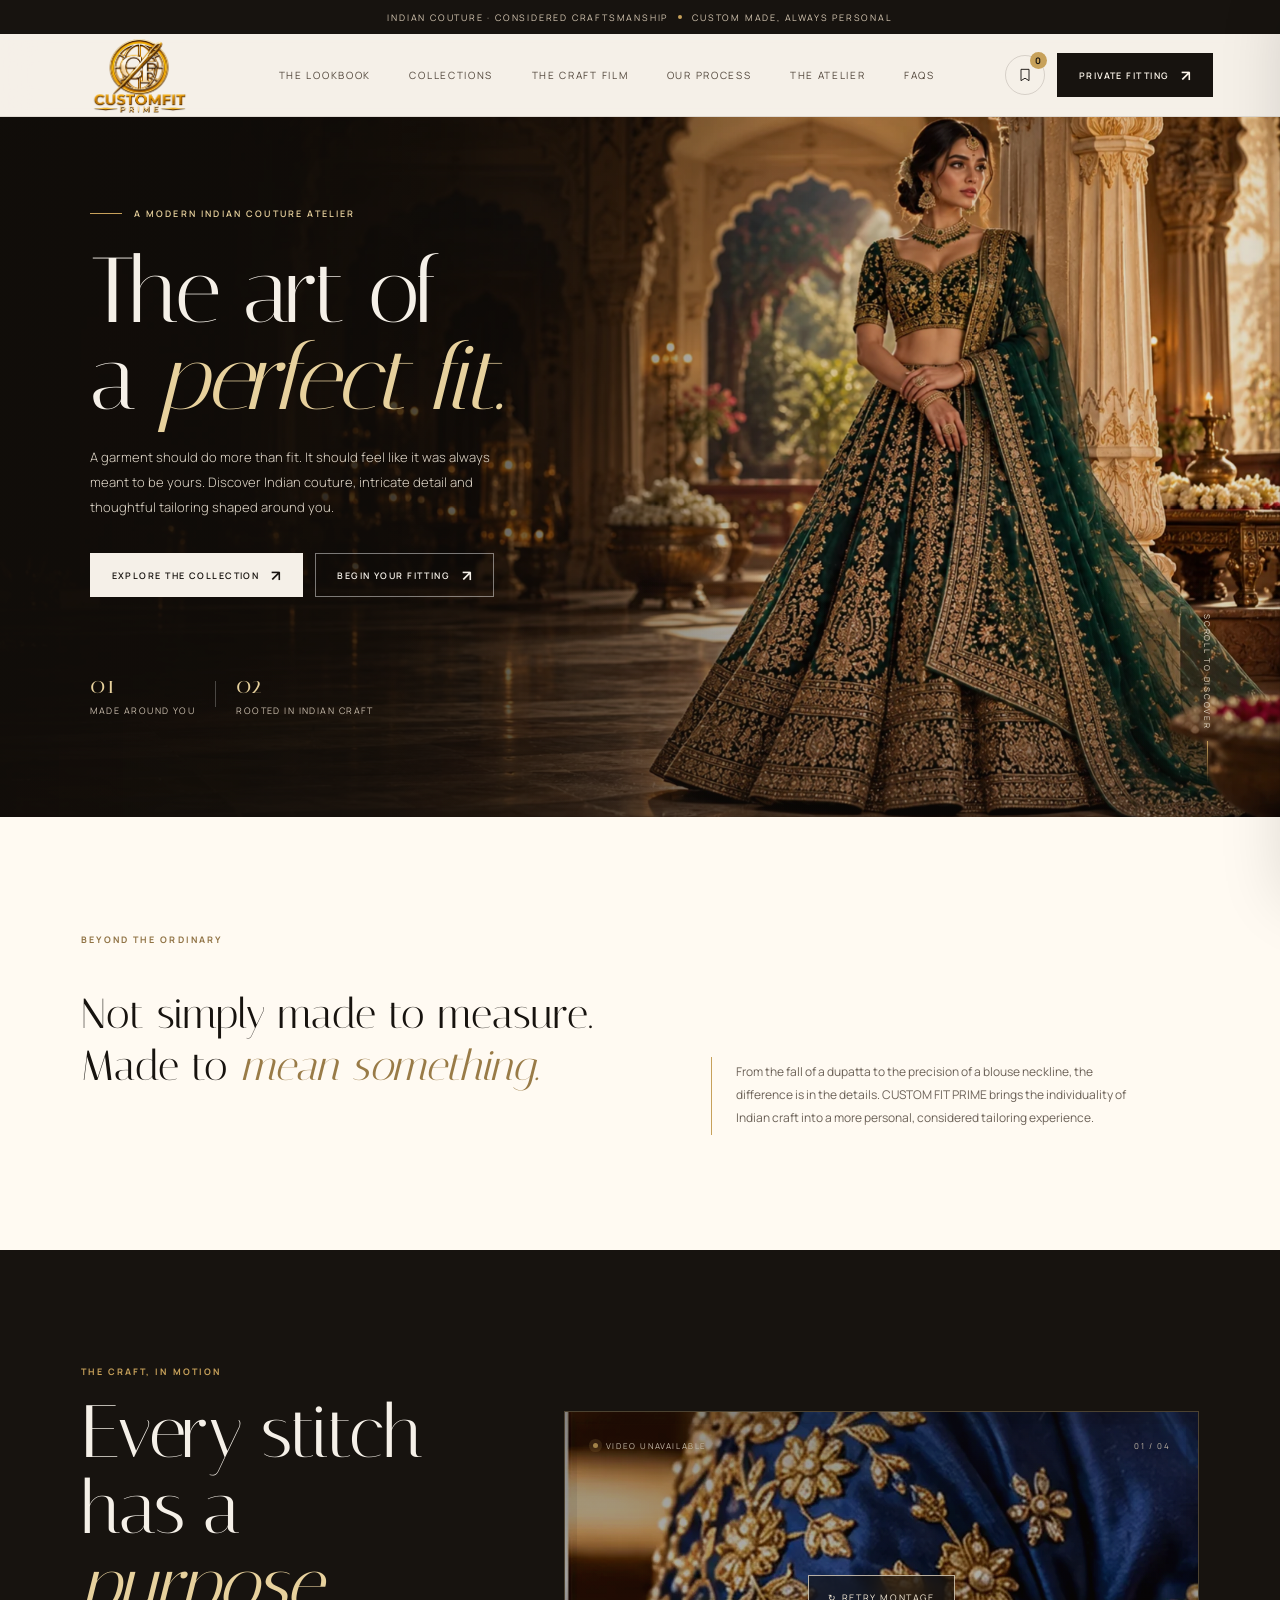
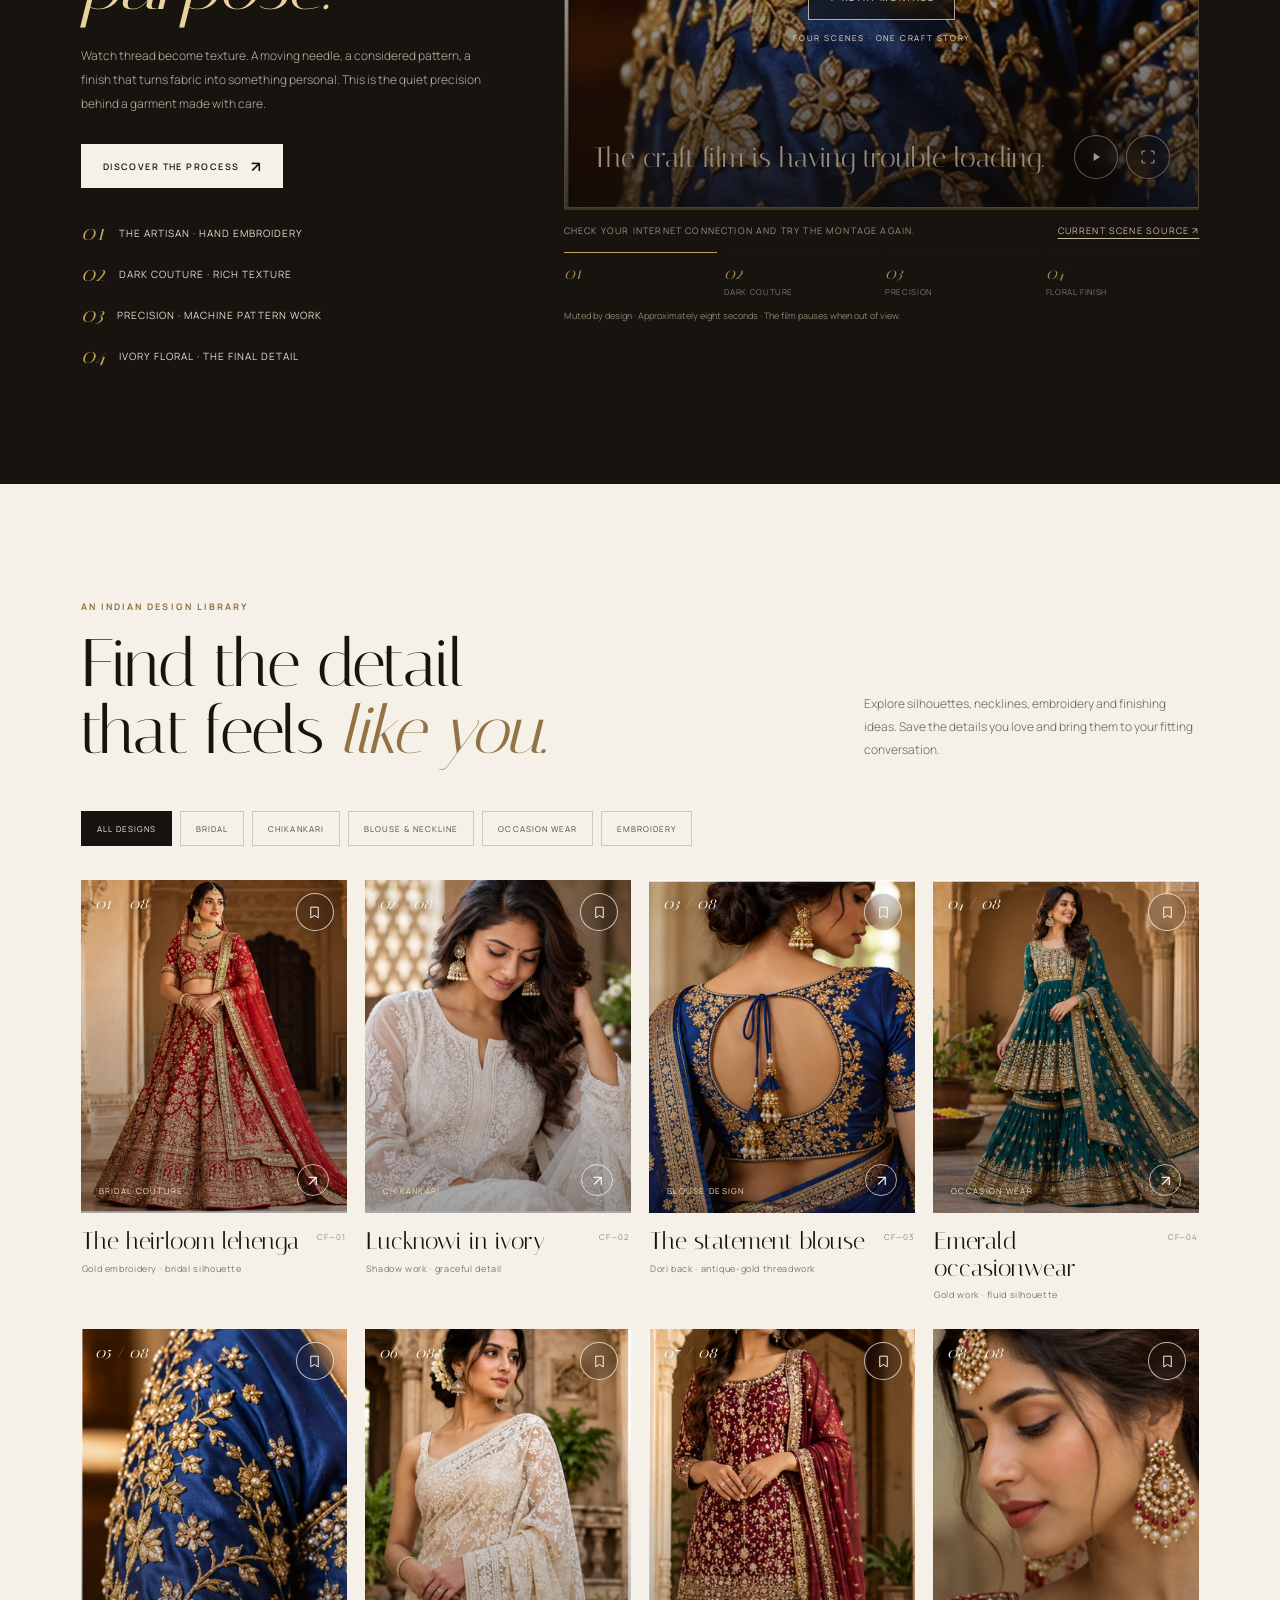
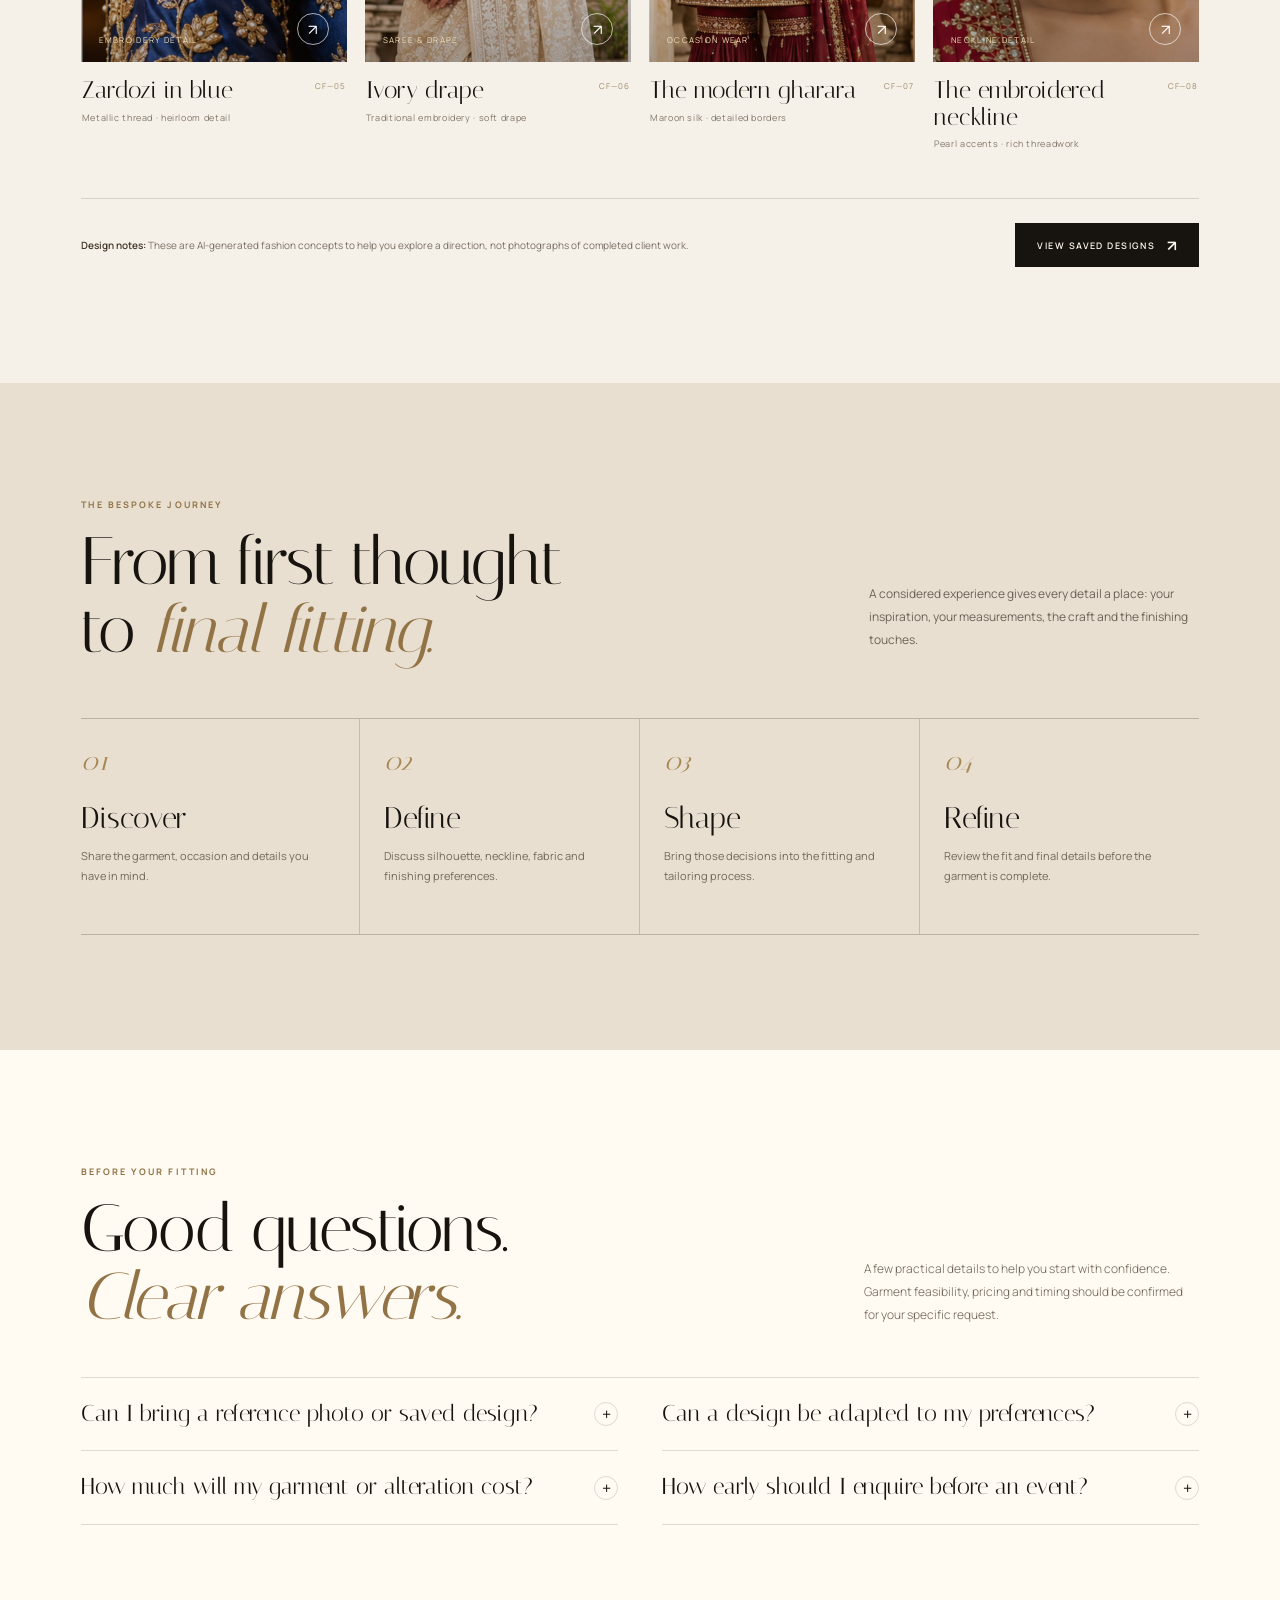
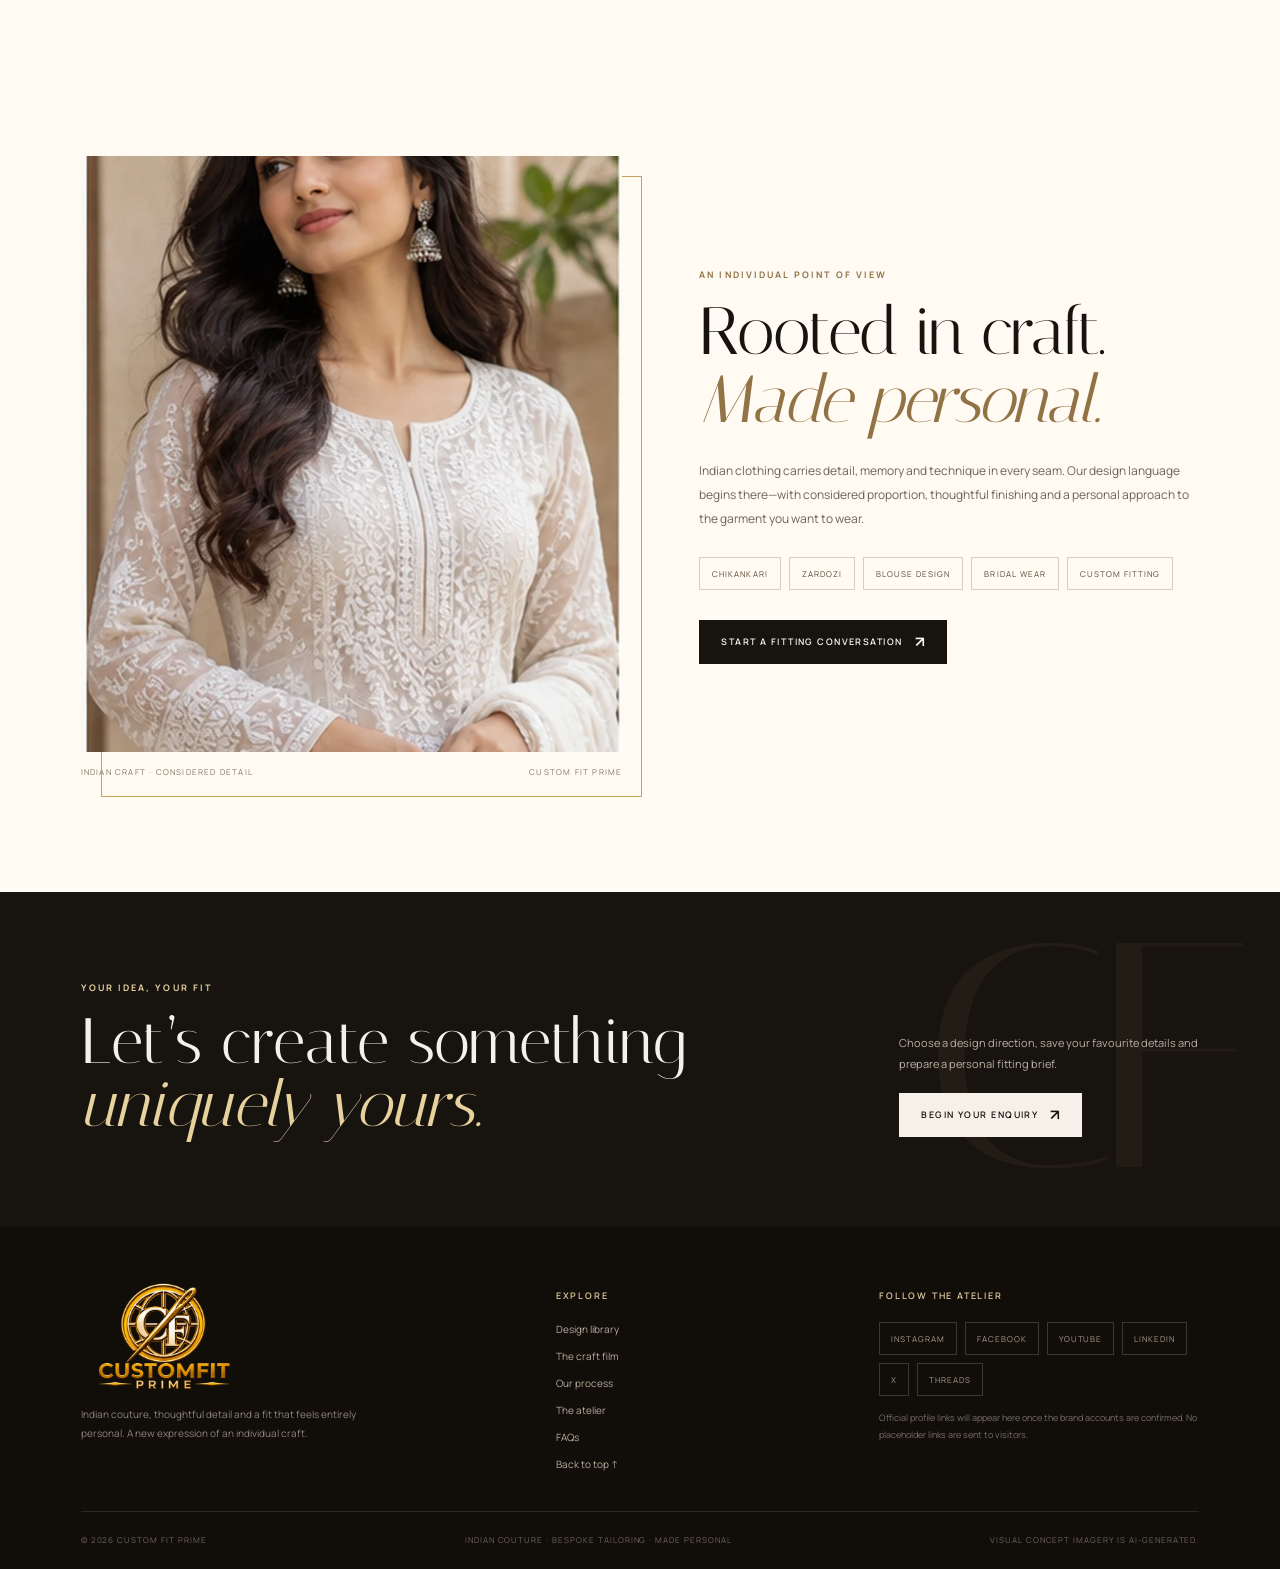
==== commit ba0880e4: "Update CUSTOM FIT PRIME luxury Lookbook" ====
--- a/index.html
+++ b/index.html
@@ -41,7 +41,7 @@
     <div class="nav-wrap">
       <a class="brand" href="#home" aria-label="CUSTOM FIT PRIME home"><img src="assets/custom-fit-prime-logo.png" alt="CUSTOM FIT PRIME" /></a>
       <nav class="nav" id="main-nav" aria-label="Main navigation">
-        <a href="#collections">Collections</a><a href="#craft-film">The craft film</a><a href="#process">Our process</a><a href="#atelier">The atelier</a><a href="#questions">FAQs</a>
+        <a href="lookbook.html">The Lookbook</a><a href="#collections">Collections</a><a href="#craft-film">The craft film</a><a href="#process">Our process</a><a href="#atelier">The atelier</a><a href="#questions">FAQs</a>
       </nav>
       <div class="nav-actions">
         <button class="mood-trigger" type="button" id="open-moodboard" aria-label="Open saved designs" title="Saved designs"><svg viewBox="0 0 24 24" fill="none" stroke="currentColor" stroke-width="1.4"><path d="M6 3.5h12v17l-6-3.7-6 3.7z"/></svg><span class="count" id="saved-count">0</span></button>
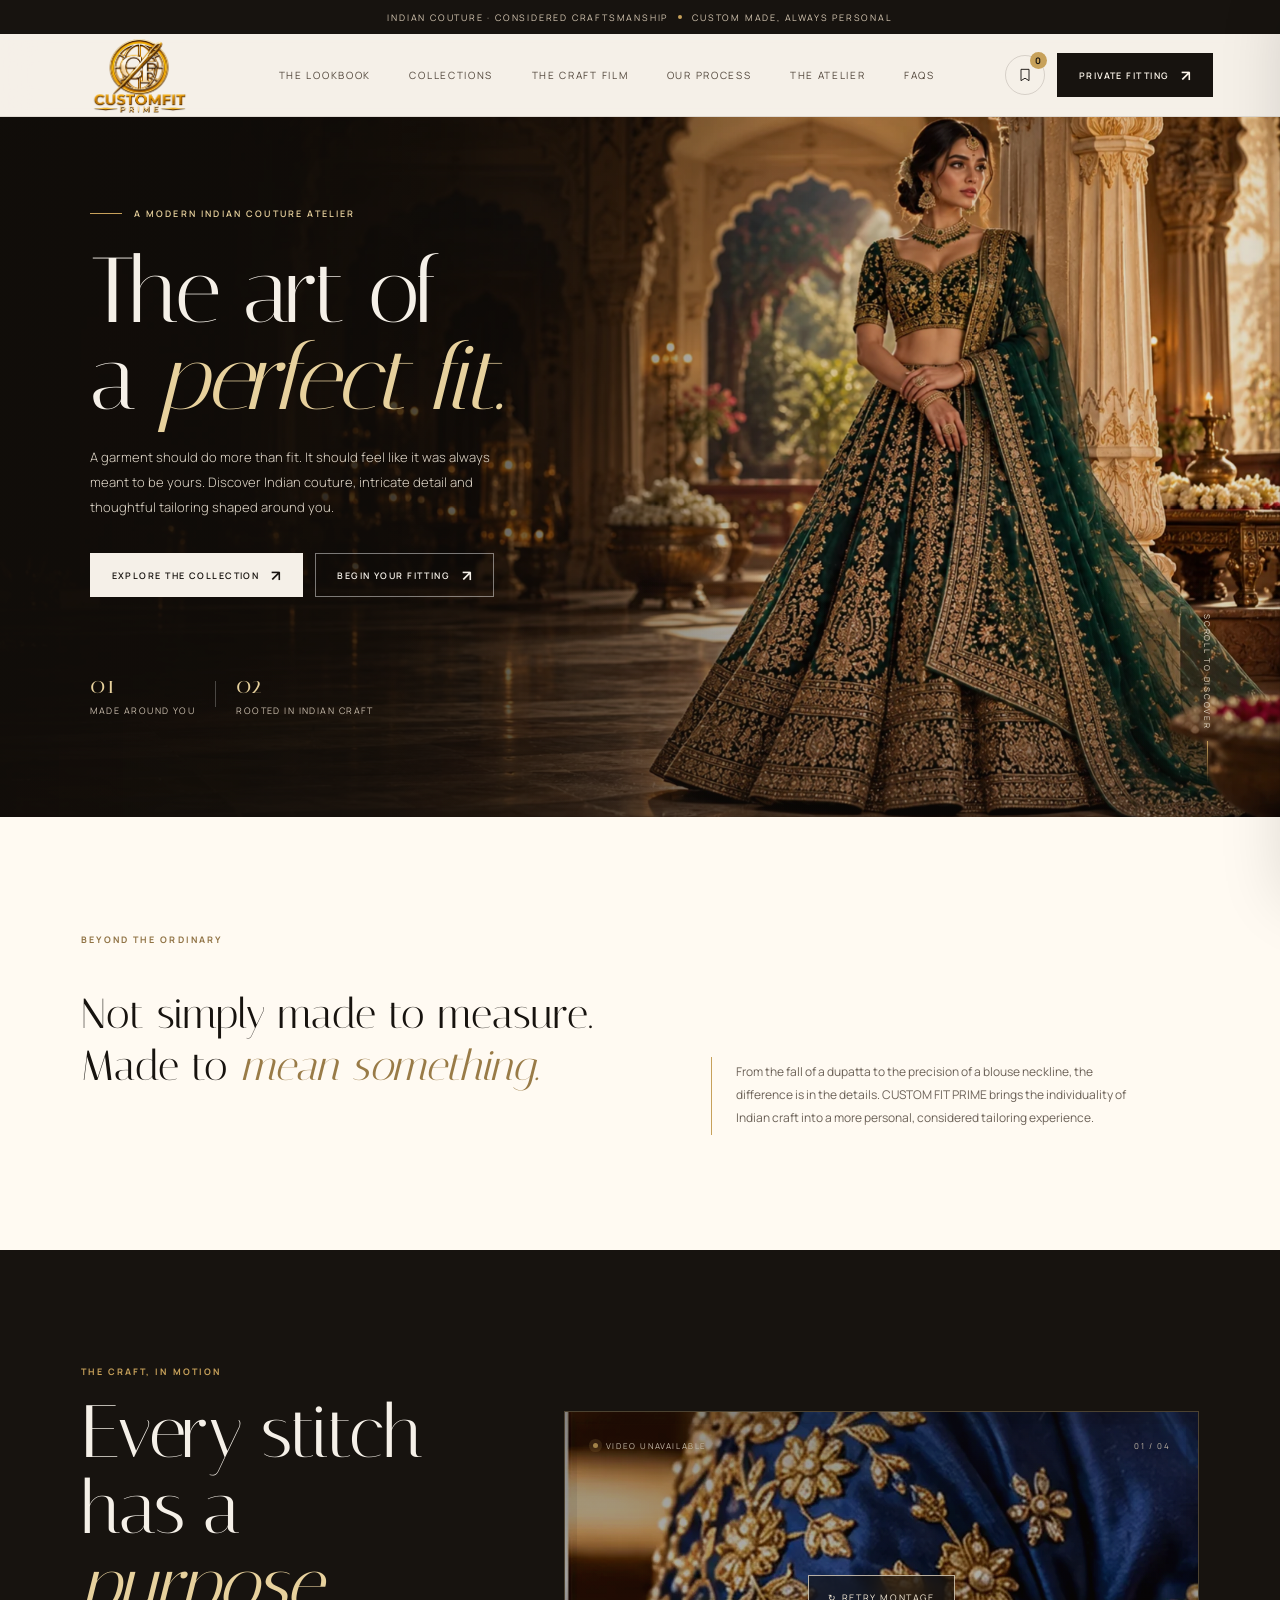
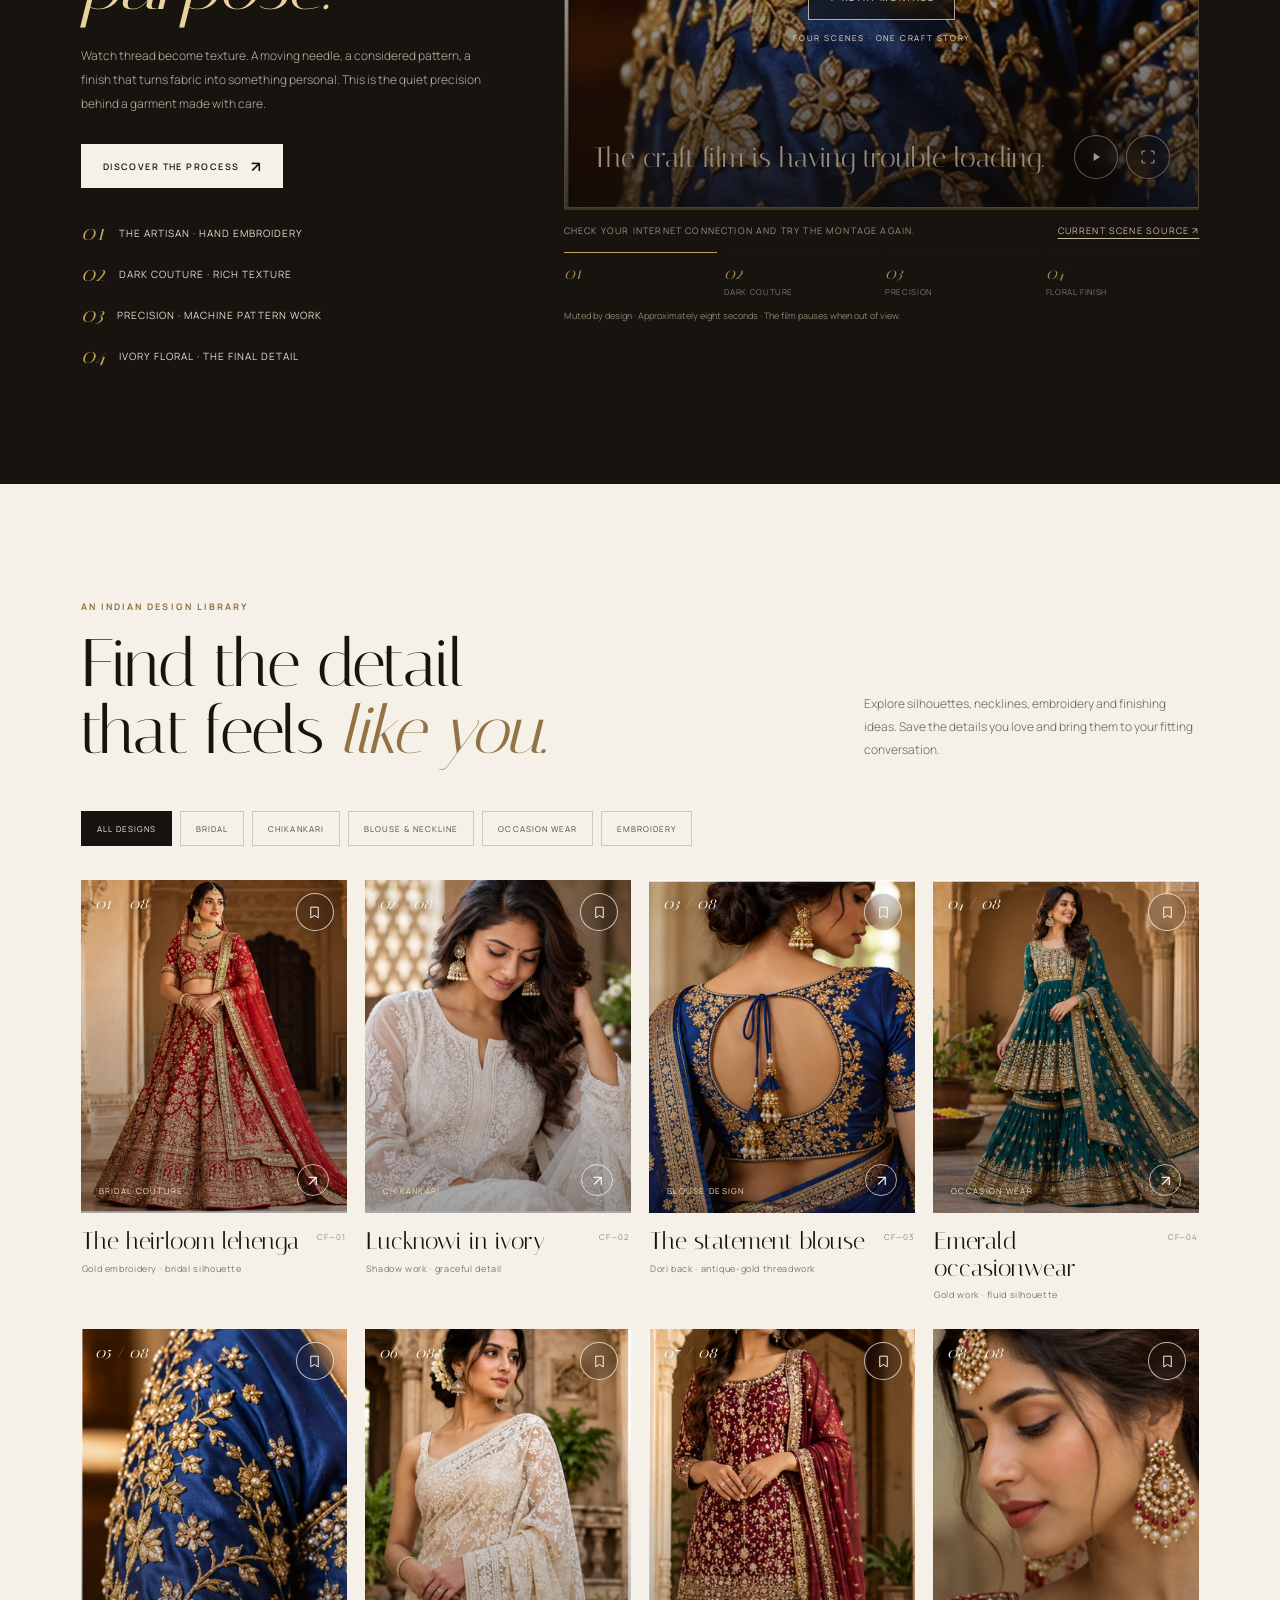
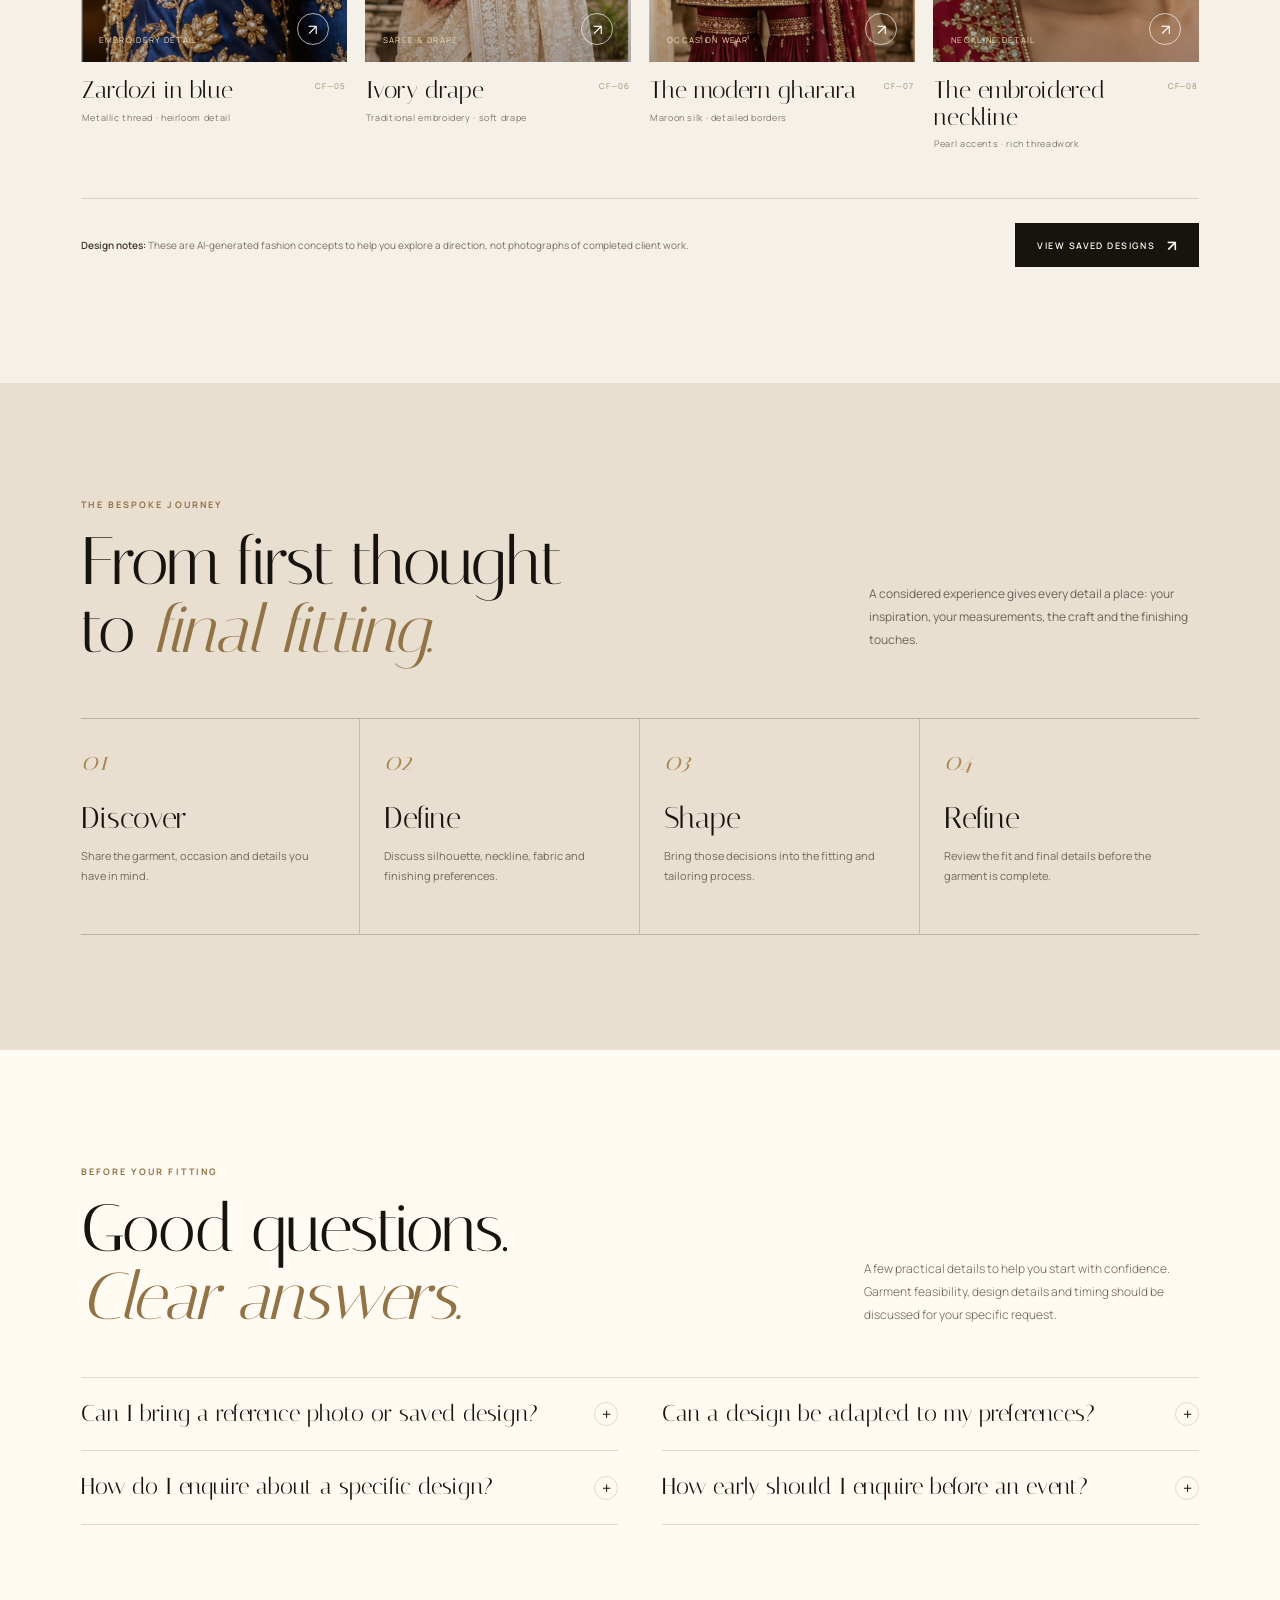
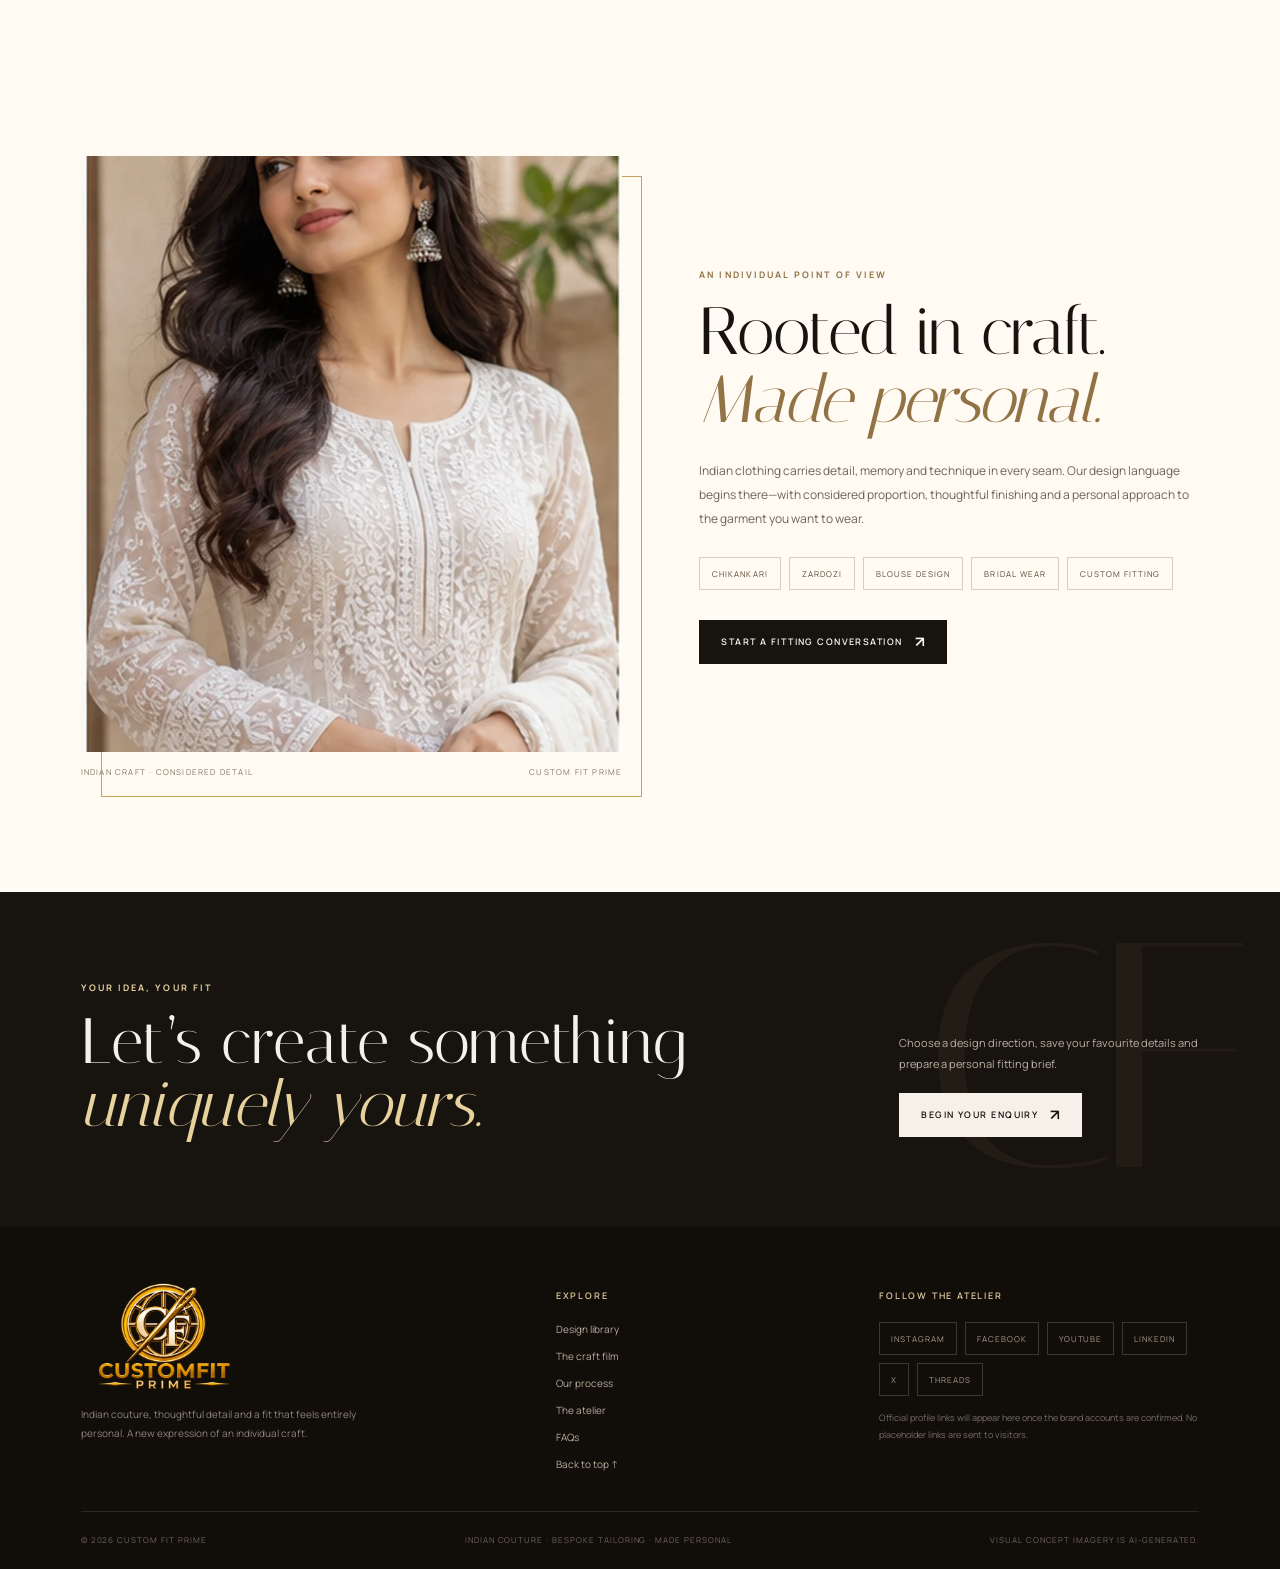
==== commit 6252da9d: "Prepare client content management and Vercel deployment" ====
--- a/index.html
+++ b/index.html
@@ -32,9 +32,10 @@
 
     .film-play-overlay{position:absolute;z-index:4;inset:0;display:flex;flex-direction:column;align-items:center;justify-content:center;gap:12px;background:linear-gradient(180deg,rgba(18,13,9,.18),rgba(18,13,9,.45));transition:opacity .25s ease}.film-play-overlay.hidden{opacity:0;pointer-events:none}.film-play-overlay button{border:1px solid rgba(245,232,211,.72);background:rgba(18,13,9,.55);backdrop-filter:blur(12px);color:#f8edd9;padding:15px 19px;font-size:9px;letter-spacing:.18em;text-transform:uppercase;cursor:pointer}.film-play-overlay button:hover{background:var(--gold);border-color:var(--gold);color:var(--ink)}.film-play-overlay span{color:#eee0c8;font-size:8px;text-transform:uppercase;letter-spacing:.2em}.film-end-card{position:absolute;z-index:5;inset:0;display:flex;flex-direction:column;align-items:center;justify-content:center;gap:12px;text-align:center;background:radial-gradient(ellipse at center,#312619 0%,#110e0b 70%);opacity:0;visibility:hidden;transition:opacity .35s ease}.film-end-card.show{opacity:1;visibility:visible}.film-end-card img{width:min(44%,230px);max-height:130px;object-fit:contain}.film-end-card p{font:italic 28px var(--serif);color:var(--gold-light);margin:0}.film-end-card button{background:transparent;border:1px solid rgba(231,209,157,.55);color:var(--paper);padding:10px 14px;font-size:8px;text-transform:uppercase;letter-spacing:.16em;cursor:pointer}.film-scenes{display:grid;grid-template-columns:repeat(4,minmax(0,1fr));gap:7px;margin-top:15px}.film-scene{border-top:1px solid rgba(41,31,22,.2);padding-top:10px;color:#817568;font-size:8px;letter-spacing:.08em;text-transform:uppercase;line-height:1.5;transition:color .2s,border-color .2s}.film-scene b{display:block;color:#a68a57;font:italic 17px var(--serif);margin-bottom:3px}.film-scene.active{border-color:var(--gold);color:var(--ink)}.film-frame video{background:#15110d}.video-frame .video-overlay{z-index:2}.video-frame:after{z-index:1}.video-frame video{z-index:0}.video-frame .video-overlay{pointer-events:none}.film-actions{pointer-events:auto}.film-end-card button:focus-visible,.film-play-overlay button:focus-visible{outline:2px solid var(--gold-light);outline-offset:3px}
     @media(max-width:760px){.film-scenes{grid-template-columns:repeat(2,minmax(0,1fr));gap:12px 16px}.film-end-card p{font-size:23px}.film-play-overlay button{max-width:90%;font-size:8px}.film-play-overlay span{font-size:7px}}
+    .public-catalogue-empty{padding:24px 0;color:var(--muted);font:italic 22px var(--serif)}
   </style>
 </head>
-<body>
+<body data-public-catalogue="homepage">
   <a class="skip-link" href="#main-content">Skip to content</a>
   <div class="announcement"><span>Indian couture · considered craftsmanship</span><span class="dot"></span><span>Custom made, always personal</span></div>
   <header class="header">
@@ -125,11 +126,11 @@
 
     <section class="section paper-alt faq" id="questions">
       <div class="section-inner">
-        <div class="section-head reveal"><div class="title-wrap"><span class="kicker">Before your fitting</span><h2>Good questions.<br /><em>Clear answers.</em></h2></div><p>A few practical details to help you start with confidence. Garment feasibility, pricing and timing should be confirmed for your specific request.</p></div>
+        <div class="section-head reveal"><div class="title-wrap"><span class="kicker">Before your fitting</span><h2>Good questions.<br /><em>Clear answers.</em></h2></div><p>A few practical details to help you start with confidence. Garment feasibility, design details and timing should be discussed for your specific request.</p></div>
         <div class="faq-list reveal">
           <details class="faq-item"><summary>Can I bring a reference photo or saved design?<span aria-hidden="true">+</span></summary><div><p>Yes. Save the designs you like in the design library, then include them in your fitting brief. Add your preferred colour, neckline, sleeve shape, embroidery and occasion so the conversation starts with useful details.</p></div></details>
           <details class="faq-item"><summary>Can a design be adapted to my preferences?<span aria-hidden="true">+</span></summary><div><p>The enquiry is a starting point for discussing customisation. Final choices depend on the garment, fabric, construction, fit and level of detail, so confirm what is feasible during your consultation.</p></div></details>
-          <details class="faq-item"><summary>How much will my garment or alteration cost?<span aria-hidden="true">+</span></summary><div><p>Cost depends on the garment, fabric, embroidery, construction and alteration complexity. Share the garment type and reference details to request a quote before committing to the work.</p></div></details>
+          <details class="faq-item"><summary>How do I enquire about a specific design?<span aria-hidden="true">+</span></summary><div><p>Open its details and choose “Enquire about this design” to prepare a fitting brief with the design title and description. You can copy the brief into a message to the studio.</p></div></details>
           <details class="faq-item"><summary>How early should I enquire before an event?<span aria-hidden="true">+</span></summary><div><p>Timing varies with the garment and the amount of handwork and fittings required. Include your event date in the enquiry so the studio can confirm a realistic schedule before you proceed.</p></div></details>
         </div>
       </div>
@@ -176,7 +177,7 @@
     const $ = (s,root=document) => root.querySelector(s);
     const $$ = (s,root=document) => [...root.querySelectorAll(s)];
     const STORAGE_KEY = 'customFitPrime.savedDesigns.v1';
-    const cards = $$('.design-card');
+    let cards = $$('#design-grid .design-card');
     let saved = readSaved();
     let activeDesign = null;
     let toastTimer;
@@ -196,8 +197,11 @@
     function renderDrawer(){const c=$('#drawer-content');c.innerHTML='';if(!saved.length){const empty=document.createElement('div');empty.className='empty-mood';empty.textContent='Your design story starts here.';c.append(empty);return}saved.forEach(d=>{const item=document.createElement('div');item.className='saved-item';const img=document.createElement('img');img.src=d.image;img.alt='';const info=document.createElement('div');const title=document.createElement('strong');title.textContent=d.title;const type=document.createElement('small');type.textContent=d.type;info.append(title,type);const remove=document.createElement('button');remove.type='button';remove.textContent='×';remove.setAttribute('aria-label','Remove '+d.title);remove.addEventListener('click',()=>{saved=saved.filter(x=>x.id!==d.id);persist();showToast('Removed from saved designs.')});item.append(img,info,remove);c.append(item)})}
     async function copyText(text){try{await navigator.clipboard.writeText(text);showToast('Brief copied. Paste it into a message to request your fitting.');return true}catch{const area=document.createElement('textarea');area.value=text;area.style.position='fixed';area.style.opacity='0';document.body.append(area);area.select();const ok=document.execCommand('copy');area.remove();showToast(ok?'Brief copied. Paste it into a message to request your fitting.':'Copy was blocked. Please select and copy the brief manually.');return Boolean(ok)}}
     function designBrief(){return 'CUSTOM FIT PRIME — DESIGN BRIEF\n\nSaved inspiration:\n'+(saved.length?saved.map((d,i)=>`${i+1}. ${d.title} (${d.id}) — ${d.type}`).join('\n'):'No saved designs yet.')+'\n\nPlease discuss customisation, fit and availability.'}
-    $$('.filter-btn').forEach(btn=>btn.addEventListener('click',()=>{$$('.filter-btn').forEach(b=>{b.classList.toggle('active',b===btn);b.setAttribute('aria-pressed',String(b===btn))});const filter=btn.dataset.filter;cards.forEach(card=>{const match=filter==='all'||card.dataset.category===filter;card.hidden=!match})}));
-    cards.forEach(card=>{$('.pin-btn',card).addEventListener('click',e=>{e.stopPropagation();toggleSaved(cardData(card))});$('.view-design',card).addEventListener('click',()=>openDetail(card));$('.design-image img',card).addEventListener('click',()=>openDetail(card))});
+    function bindDesignCards(){cards=$$('#design-grid .design-card');cards.forEach(card=>{if(card.dataset.interactionsBound)return;card.dataset.interactionsBound='true';$('.pin-btn',card).addEventListener('click',e=>{e.stopPropagation();toggleSaved(cardData(card))});$('.view-design',card).addEventListener('click',()=>openDetail(card));$('.design-image img',card).addEventListener('click',()=>openDetail(card))})}
+    function filterDesignCards(filter){cards.forEach(card=>{card.hidden=filter!=='all'&&card.dataset.category!==filter})}
+    $('.collection-filters').addEventListener('click',event=>{const btn=event.target.closest('.filter-btn');if(!btn)return;$$('.filter-btn').forEach(b=>{b.classList.toggle('active',b===btn);b.setAttribute('aria-pressed',String(b===btn))});filterDesignCards(btn.dataset.filter)});
+    bindDesignCards();
+    window.addEventListener('cfp:catalogue-updated',()=>{bindDesignCards();updateSavedUI();filterDesignCards($('.filter-btn.active')?.dataset.filter||'all')});
     updateSavedUI();
     $$('#open-moodboard,#open-moodboard-bottom').forEach(b=>b.addEventListener('click',openDrawer));$('#close-drawer').addEventListener('click',closeDrawer);$('#drawer-backdrop').addEventListener('click',closeDrawer);$('#copy-board').addEventListener('click',()=>copyText(designBrief()));$('#book-from-board').addEventListener('click',()=>{closeDrawer();openBooking(saved.length?'I saved these designs for discussion:\n'+saved.map(x=>'• '+x.title+' ('+x.id+')').join('\n'):'I would like to discuss a custom garment.')});
     $$('[data-book]').forEach(b=>b.addEventListener('click',()=>openBooking()));$$('[data-close-book]').forEach(b=>b.addEventListener('click',closeBooking));$('#cancel-book').addEventListener('click',closeBooking);$('#booking-backdrop').addEventListener('click',e=>{if(e.target===$('#booking-backdrop'))closeBooking()});
@@ -249,5 +253,7 @@
     const reduce=window.matchMedia('(prefers-reduced-motion: reduce)').matches;if(!reduce&&'IntersectionObserver'in window){const observer=new IntersectionObserver(entries=>entries.forEach(entry=>{if(entry.isIntersecting){entry.target.classList.add('in-view');observer.unobserve(entry.target)}}),{threshold:.08});$$('.reveal').forEach(el=>observer.observe(el))}else $$('.reveal').forEach(el=>el.classList.add('in-view'));
     if(reduce){film.pause();film.removeAttribute('autoplay')}
   </script>
+  <script src="admin/config.js"></script>
+  <script type="module" src="public-catalogue.mjs"></script>
 </body>
 </html>
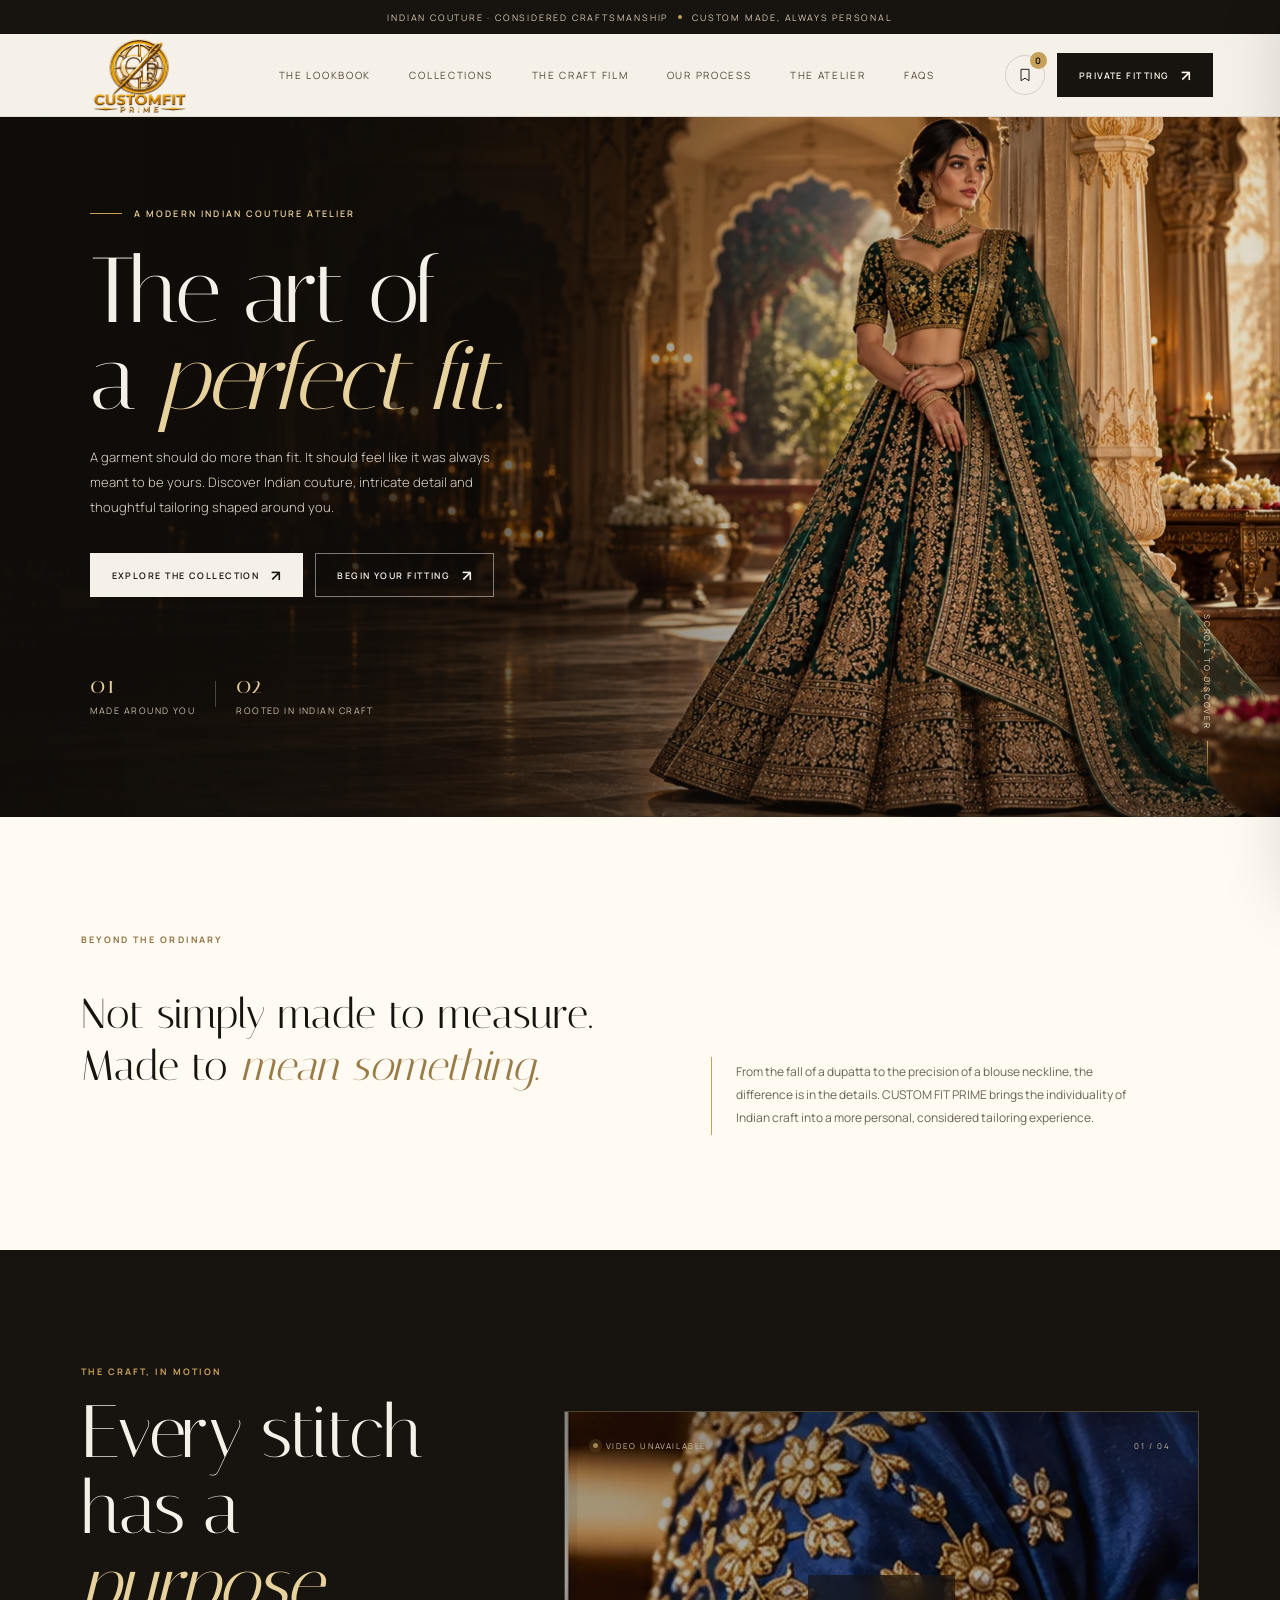
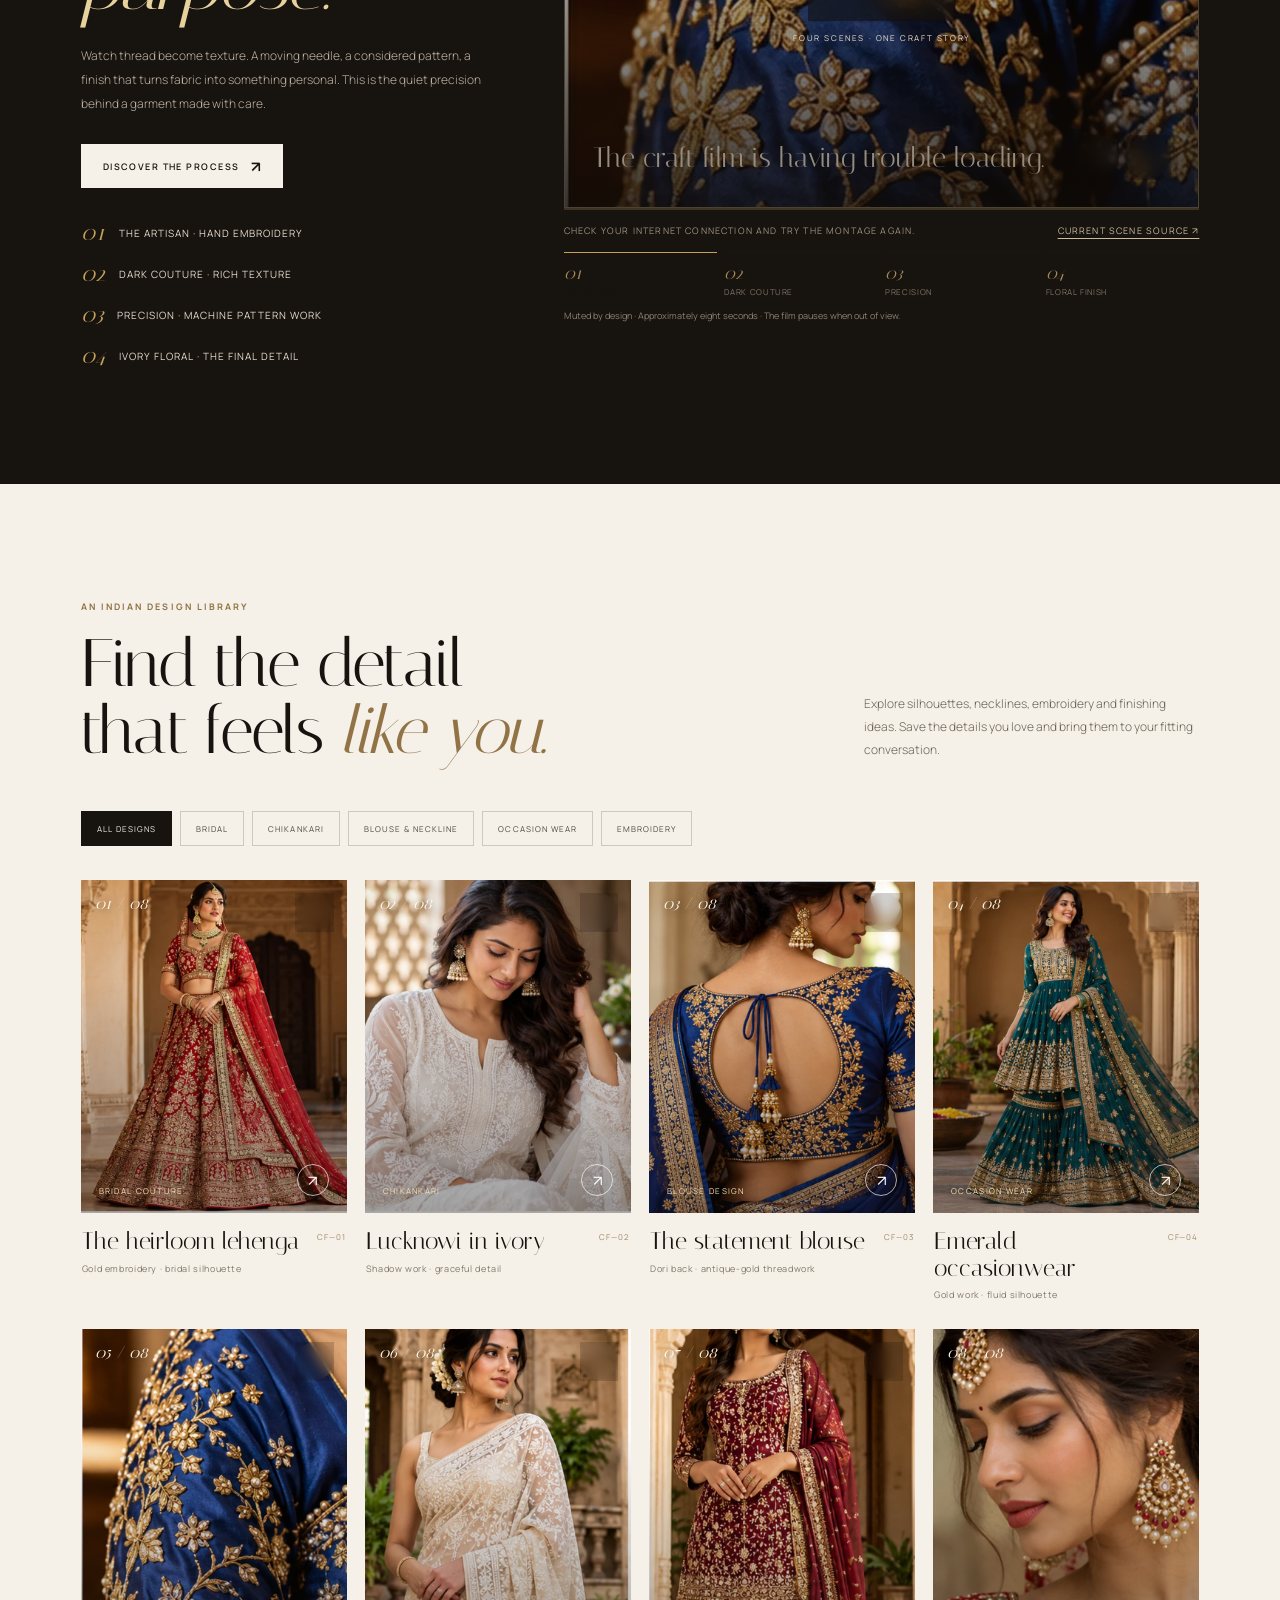
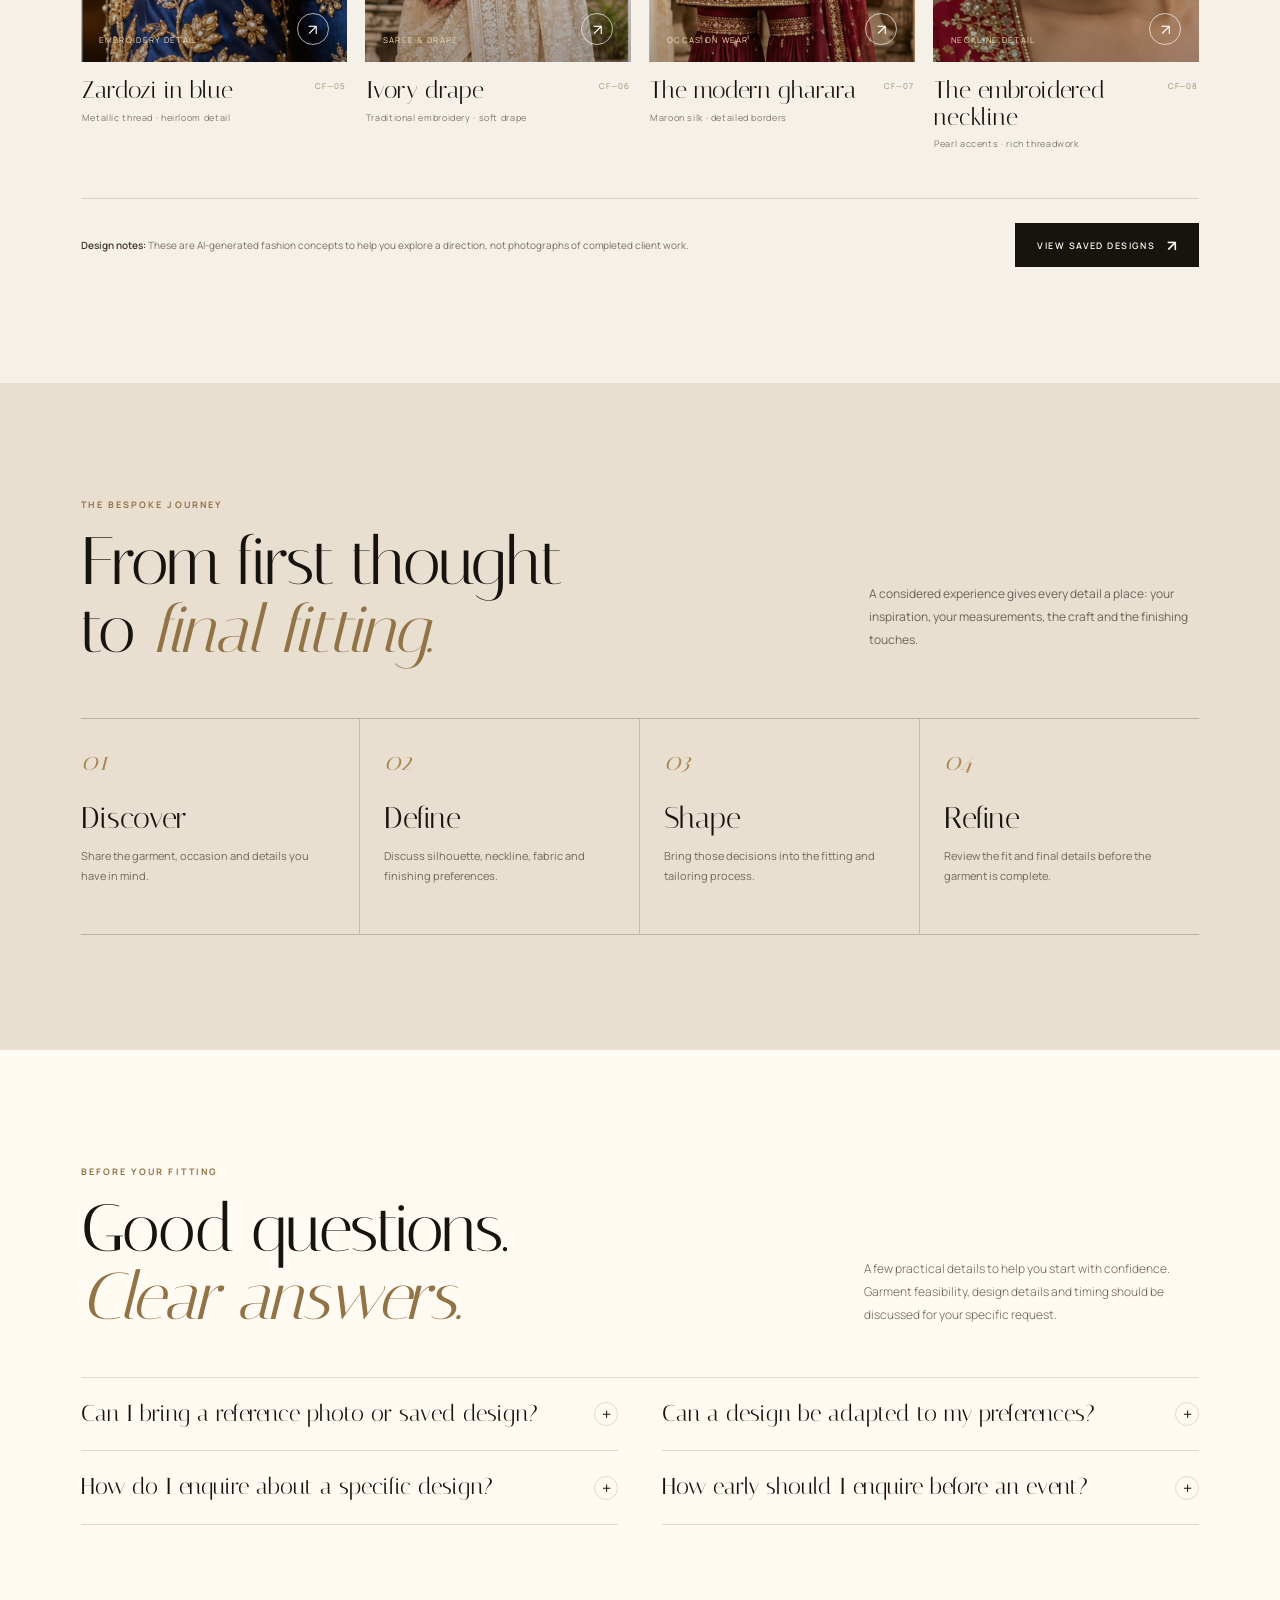
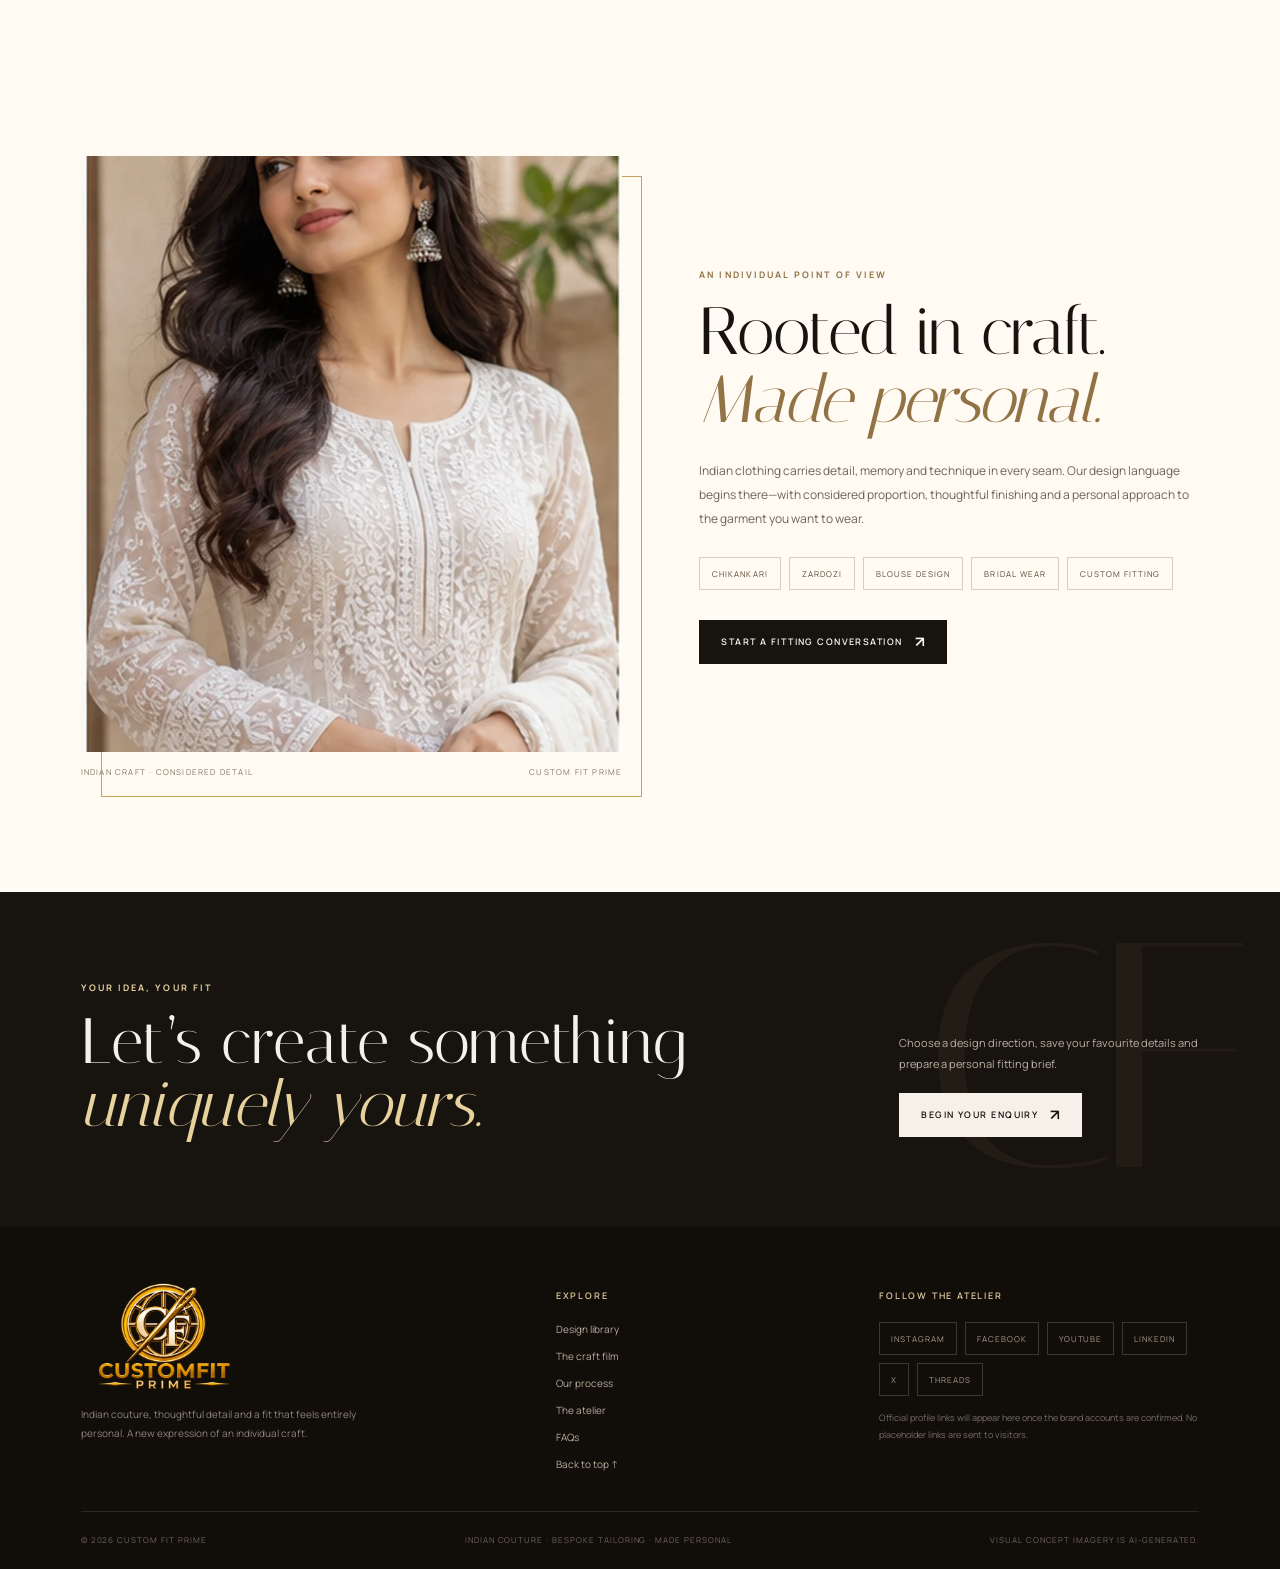
==== commit 77d636e4: "Prepare Custom Fit Prime for Vercel preview" ====
--- a/index.html
+++ b/index.html
@@ -53,7 +53,7 @@
   </header>
 
   <main id="main-content">
-    <section class="hero" id="home" aria-label="CUSTOM FIT PRIME Indian couture">
+    <section class="hero" id="home" data-homepage-section="hero" aria-label="CUSTOM FIT PRIME Indian couture">
       <div class="hero-image"><img src="assets/hero-emerald.webp" alt="Indian model in an emerald and antique-gold embroidered lehenga in a heritage-inspired Indian palace setting" fetchpriority="high" /></div>
       <div class="hero-content">
         <div class="eyebrow gold">A modern Indian couture atelier</div>
@@ -65,14 +65,14 @@
       <div class="scroll-cue">Scroll to discover</div>
     </section>
 
-    <section class="section paper-alt" id="introduction">
+    <section class="section paper-alt" id="introduction" data-homepage-section="introduction">
       <div class="section-inner intro-grid reveal">
         <div><span class="kicker">Beyond the ordinary</span><p class="large-copy">Not simply made to measure.<br />Made to <em>mean something.</em></p></div>
         <div class="intro-note">From the fall of a dupatta to the precision of a blouse neckline, the difference is in the details. CUSTOM FIT PRIME brings the individuality of Indian craft into a more personal, considered tailoring experience.</div>
       </div>
     </section>
 
-    <section class="section craft-film" id="craft-film">
+    <section class="section craft-film" id="craft-film" data-homepage-section="craft-film">
       <div class="section-inner film-grid">
         <div class="film-copy reveal">
           <span class="kicker">The craft, in motion</span>
@@ -96,7 +96,7 @@
       </div>
     </section>
 
-    <section class="section collection" id="collections">
+    <section class="section collection" id="collections" data-homepage-section="collection">
       <div class="section-inner">
         <div class="section-head reveal"><div class="title-wrap"><span class="kicker">An Indian design library</span><h2>Find the detail<br />that feels <em>like you.</em></h2></div><p>Explore silhouettes, necklines, embroidery and finishing ideas. Save the details you love and bring them to your fitting conversation.</p></div>
         <div class="collection-filters reveal" aria-label="Filter designs">
@@ -116,7 +116,7 @@
       </div>
     </section>
 
-    <section class="section process" id="process">
+    <section class="section process" id="process" data-homepage-section="process">
       <div class="section-inner">
         <div class="process-head reveal"><div><span class="kicker">The bespoke journey</span><h2>From first thought<br />to <em>final fitting.</em></h2></div><p>A considered experience gives every detail a place: your inspiration, your measurements, the craft and the finishing touches.</p></div>
         <div class="process-grid reveal"><article class="process-step"><span class="step-number">01</span><h3>Discover</h3><p>Share the garment, occasion and details you have in mind.</p></article><article class="process-step"><span class="step-number">02</span><h3>Define</h3><p>Discuss silhouette, neckline, fabric and finishing preferences.</p></article><article class="process-step"><span class="step-number">03</span><h3>Shape</h3><p>Bring those decisions into the fitting and tailoring process.</p></article><article class="process-step"><span class="step-number">04</span><h3>Refine</h3><p>Review the fit and final details before the garment is complete.</p></article></div>
@@ -124,7 +124,7 @@
     </section>
 
 
-    <section class="section paper-alt faq" id="questions">
+    <section class="section paper-alt faq" id="questions" data-homepage-section="faq">
       <div class="section-inner">
         <div class="section-head reveal"><div class="title-wrap"><span class="kicker">Before your fitting</span><h2>Good questions.<br /><em>Clear answers.</em></h2></div><p>A few practical details to help you start with confidence. Garment feasibility, design details and timing should be discussed for your specific request.</p></div>
         <div class="faq-list reveal">
@@ -136,14 +136,14 @@
       </div>
     </section>
 
-    <section class="section atelier" id="atelier">
+    <section class="section atelier" id="atelier" data-homepage-section="atelier">
       <div class="section-inner atelier-grid">
         <div class="atelier-photo reveal"><img src="assets/ivory-chikankari.webp" loading="lazy" alt="Indian model wearing an ivory chikankari outfit with fine traditional embroidery" /><div class="atelier-caption"><span>Indian craft · considered detail</span><span>Custom Fit Prime</span></div></div>
         <div class="atelier-copy reveal"><span class="kicker">An individual point of view</span><h2>Rooted in craft.<br /><em>Made personal.</em></h2><p>Indian clothing carries detail, memory and technique in every seam. Our design language begins there—with considered proportion, thoughtful finishing and a personal approach to the garment you want to wear.</p><div class="craft-tags"><span>Chikankari</span><span>Zardozi</span><span>Blouse design</span><span>Bridal wear</span><span>Custom fitting</span></div><button class="button" type="button" data-book>Start a fitting conversation <span class="arrow">↗</span></button></div>
       </div>
     </section>
 
-    <section class="cta-band"><div class="cta-inner"><div><span class="kicker" style="color:var(--gold-light)">Your idea, your fit</span><h2>Let’s create something<br /><em>uniquely yours.</em></h2></div><div><p>Choose a design direction, save your favourite details and prepare a personal fitting brief.</p><button class="button light" type="button" data-book>Begin your enquiry <span class="arrow">↗</span></button></div></div></section>
+    <section class="cta-band" data-homepage-section="cta"><div class="cta-inner"><div><span class="kicker" style="color:var(--gold-light)">Your idea, your fit</span><h2>Let’s create something<br /><em>uniquely yours.</em></h2></div><div><p>Choose a design direction, save your favourite details and prepare a personal fitting brief.</p><button class="button light" type="button" data-book>Begin your enquiry <span class="arrow">↗</span></button></div></div></section>
   </main>
 
   <footer class="footer" id="connect">
@@ -209,13 +209,20 @@
     $$('[data-close-detail]').forEach(b=>b.addEventListener('click',closeDetail));$('#detail-backdrop').addEventListener('click',e=>{if(e.target===$('#detail-backdrop'))closeDetail()});$('#detail-save').addEventListener('click',()=>{if(!activeDesign)return;toggleSaved(activeDesign);$('#detail-save').textContent=isSaved(activeDesign.id)?'Remove from saved designs':'Save this design ↗'});$('#detail-enquire').addEventListener('click',()=>{if(!activeDesign)return;const brief='I would like to discuss this design concept: '+activeDesign.title+' ('+activeDesign.id+').\n'+activeDesign.description;closeDetail();openBooking(brief)});
     const film=$('#stitch-film'),filmFrame=$('#video-frame'),filmBtn=$('#pause-film'),filmProgress=$('#film-progress-fill');
     const playMontageBtn=$('#play-montage'),replayFilmBtn=$('#replay-film'),filmPlayOverlay=$('#film-play-overlay'),filmEndCard=$('#film-end-card');
-    const filmSources=[
+    let filmSources=[
       {src:'https://videos.pexels.com/video-files/37523886/15898195_3840_2160_30fps.mp4',caption:'Hand embroidery · fine threadwork',label:'Hand embroidery',title:'The beauty of handwork.',sourcePage:'https://www.pexels.com/video/intricate-hand-embroidery-crafting-process-37523886/',seconds:2.0},
       {src:'https://videos.pexels.com/video-files/34272583/14520671_3840_2160_30fps.mp4',caption:'Dark couture · rich fabric detail',label:'Dark couture detail',title:'Depth in every detail.',sourcePage:'https://www.pexels.com/video/intricate-embroidery-process-on-black-fabric-34272583/',seconds:2.0},
       {src:'https://videos.pexels.com/video-files/7043509/7043509-uhd_3840_2160_24fps.mp4',caption:'Precision machine embroidery · pattern in motion',label:'Precision embroidery',title:'Precision by design.',sourcePage:'https://www.pexels.com/video/a-close-up-footage-of-embroidery-7043509/',seconds:2.0},
       {src:'https://videos.pexels.com/video-files/11955972/11955972-hd_1920_1080_25fps.mp4',caption:'Ivory floral stitching · the final detail',label:'Ivory floral finish',title:'Made by the details.',sourcePage:'https://www.pexels.com/video/close-up-view-of-working-sewing-machine-11955972/',seconds:2.0}
     ];
     const filmStatus=$('#film-status'),filmCaption=$('#film-caption-text'),filmTitle=$('#film-title'),filmSourceLink=$('#film-source-link'),filmSceneNumber=$('#film-scene-number'),filmSceneChips=$$('.film-scene');
+    window.addEventListener('cfp:homepage-film-scenes',event=>{
+      const scenes=event.detail;
+      if(!Array.isArray(scenes)||scenes.length!==4||scenes.some(scene=>!scene||typeof scene.src!=='string'||!/^https:\/\/videos\.pexels\.com\/video-files\/[0-9]+\/[A-Za-z0-9._-]+\.mp4$/.test(scene.src)||typeof scene.sourcePage!=='string'||!/^https:\/\/www\.pexels\.com\/video\/[A-Za-z0-9-]+\/$/.test(scene.sourcePage)||!Number.isFinite(scene.seconds)||scene.seconds<=0))return;
+      film.pause();filmSources=scenes;filmIndex=0;montageStarted=false;montageFinished=false;filmProgress.style.transform='scaleX(0)';
+      filmSceneChips.forEach((chip,index)=>{const number=document.createElement('b');number.textContent=String(index+1).padStart(2,'0');chip.replaceChildren(number,document.createTextNode(' '+scenes[index].label));});
+      syncFilmScene();
+    });
     const reducedMotion=window.matchMedia('(prefers-reduced-motion: reduce)').matches;
     const connection=navigator.connection||navigator.mozConnection||navigator.webkitConnection;
     const saveData=Boolean(connection&&connection.saveData)||Boolean(connection&&/^(slow-2g|2g)$/.test(connection.effectiveType||''));
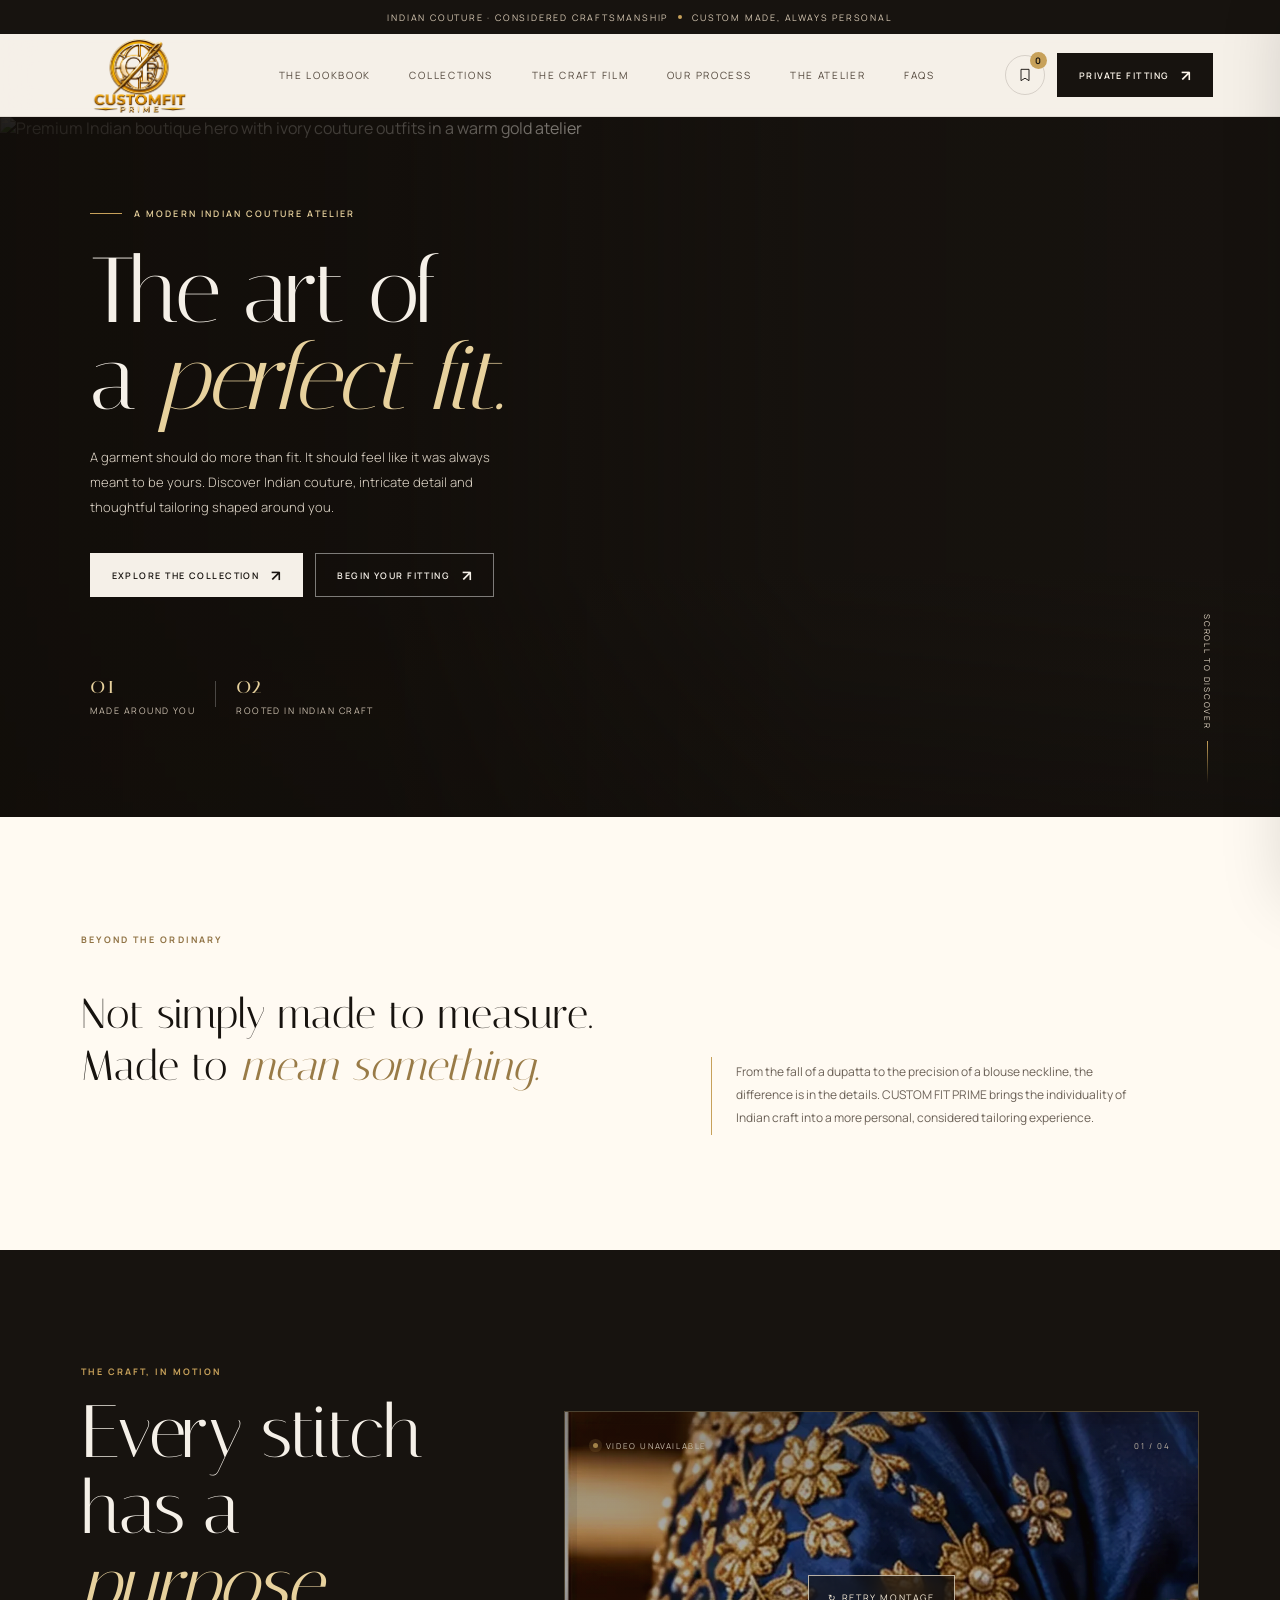
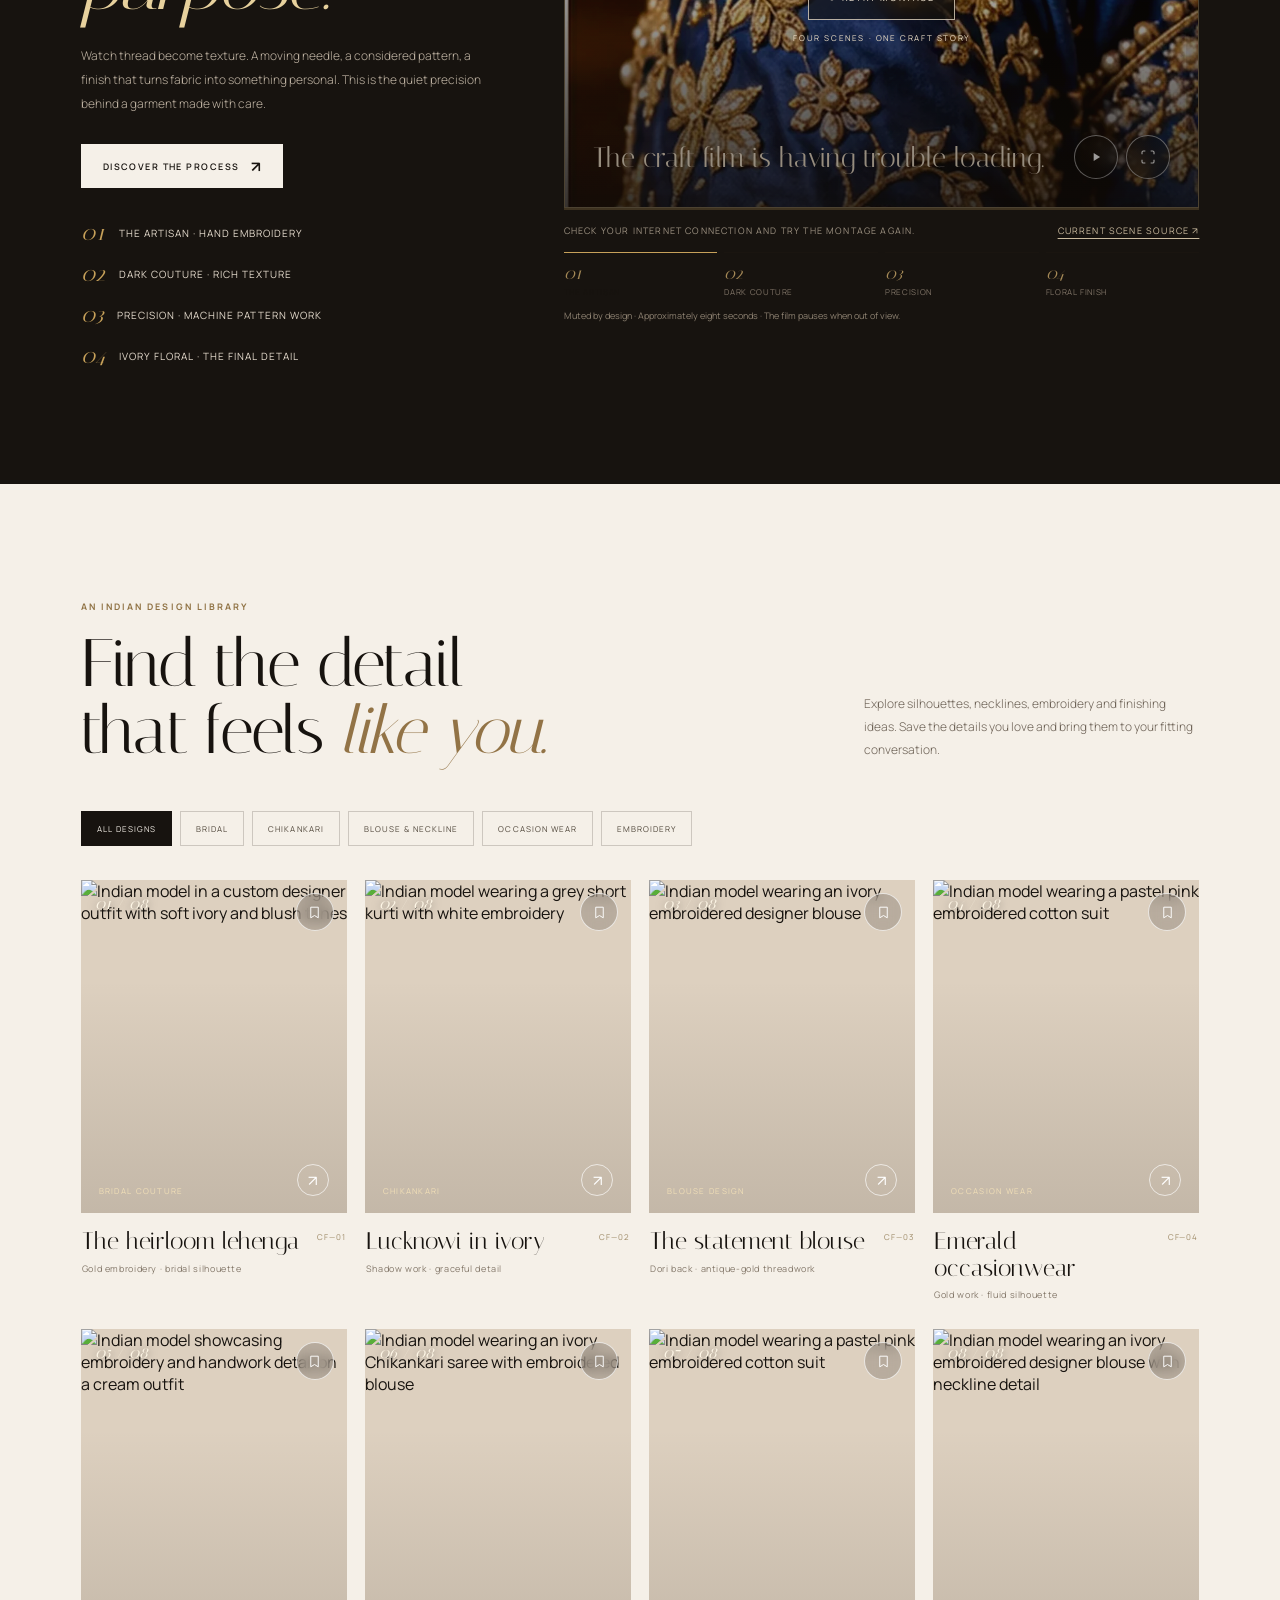
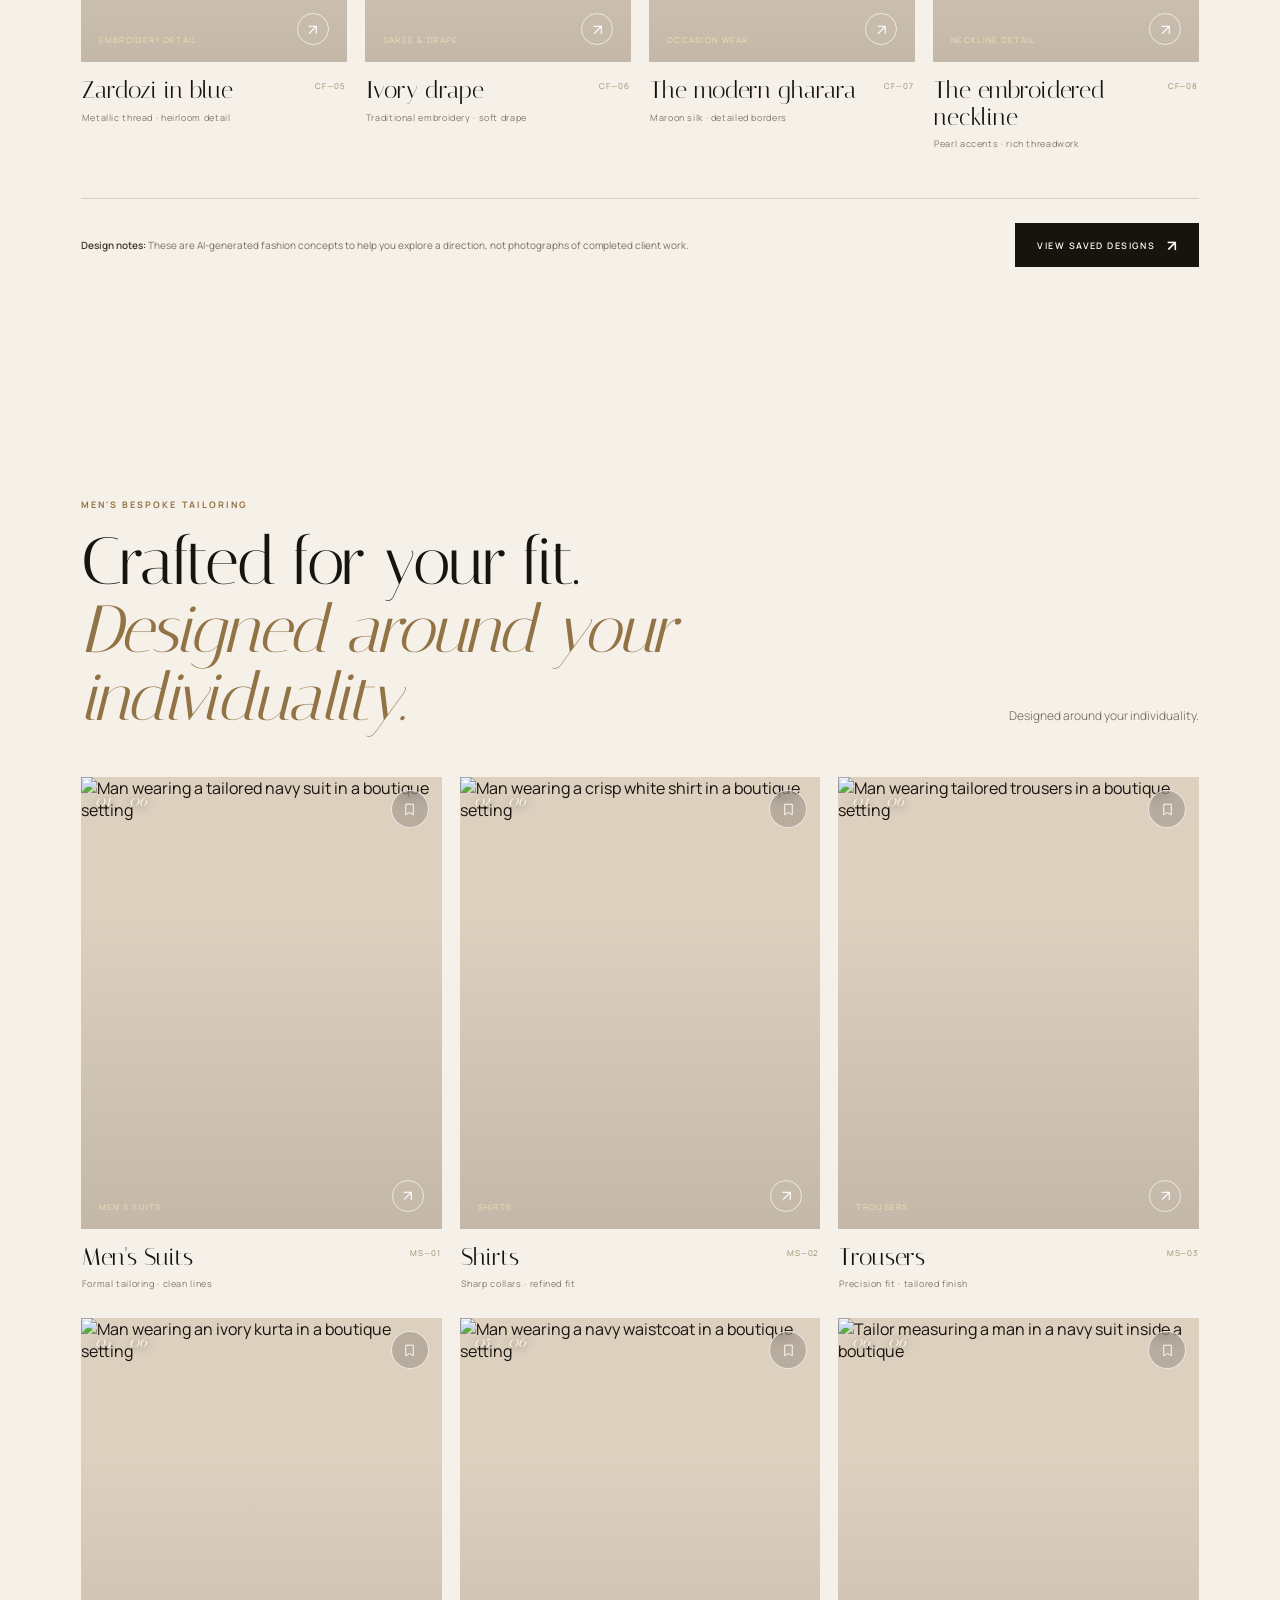
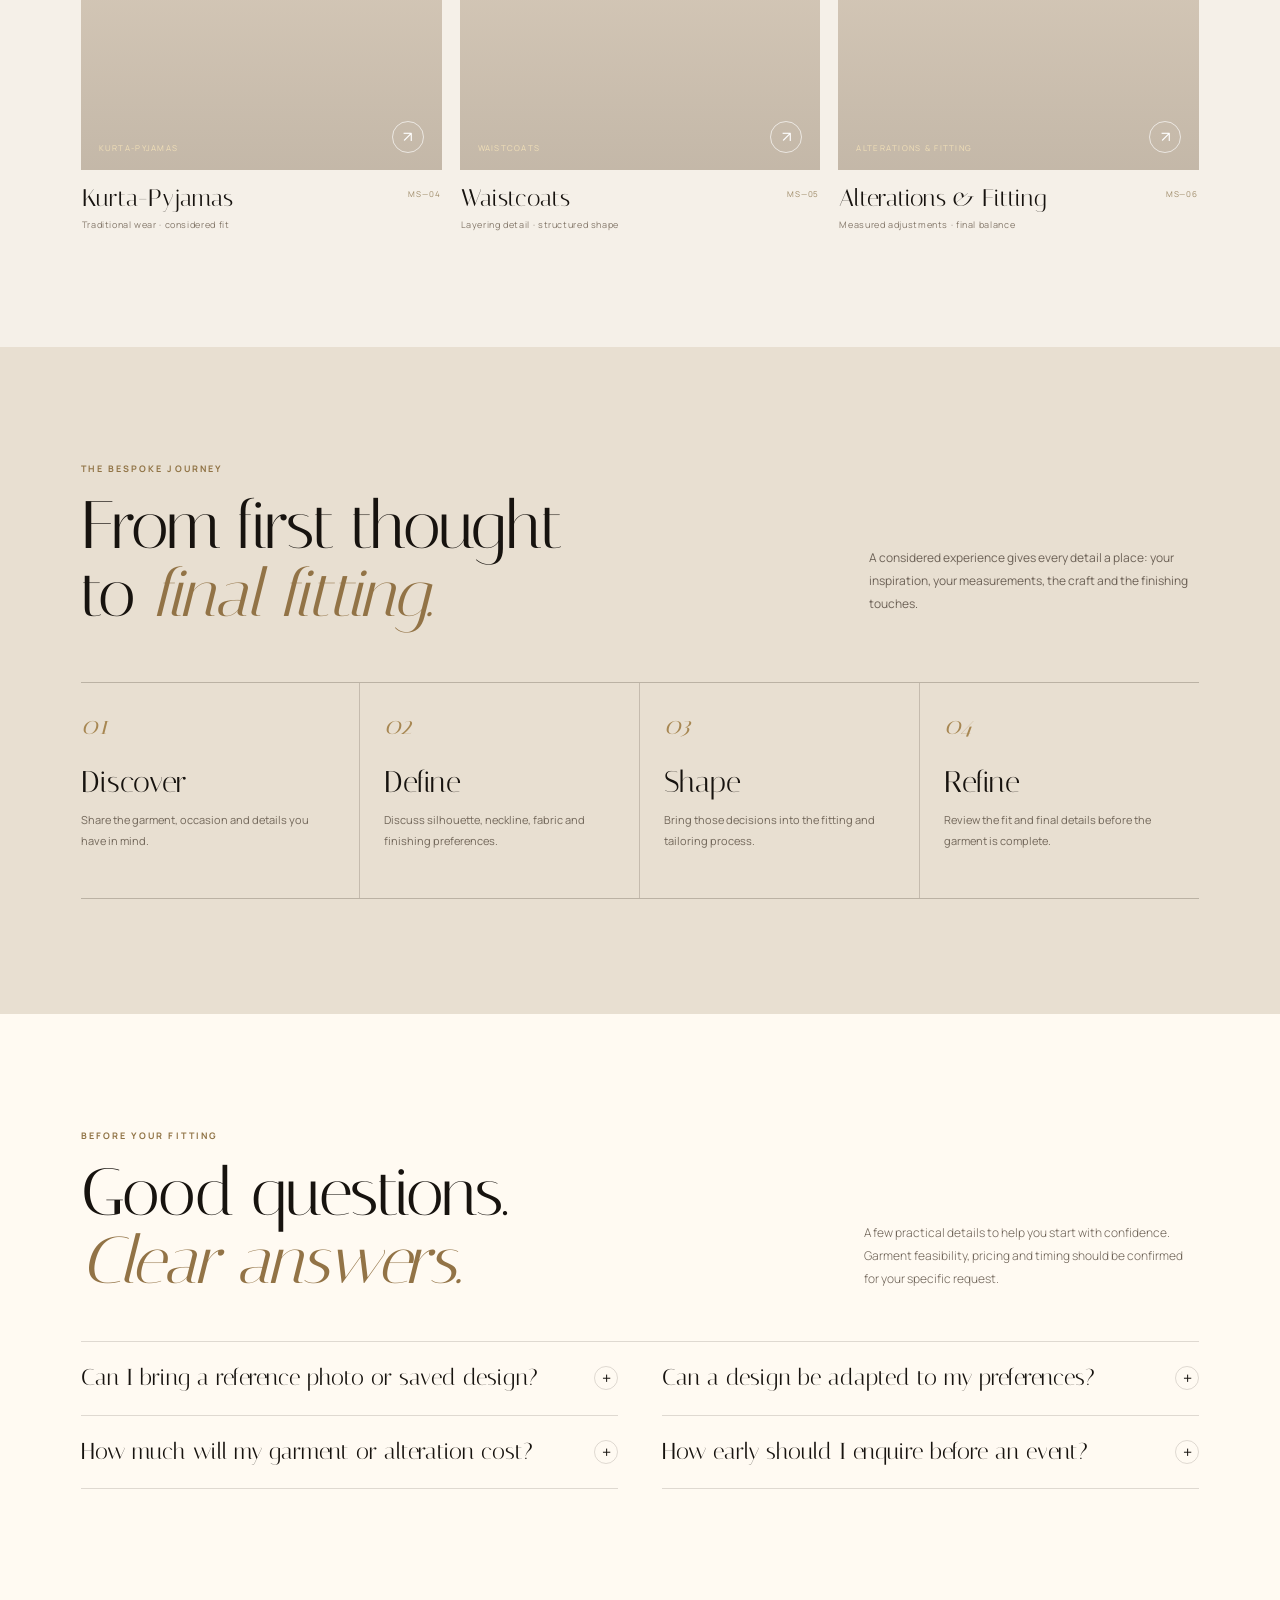
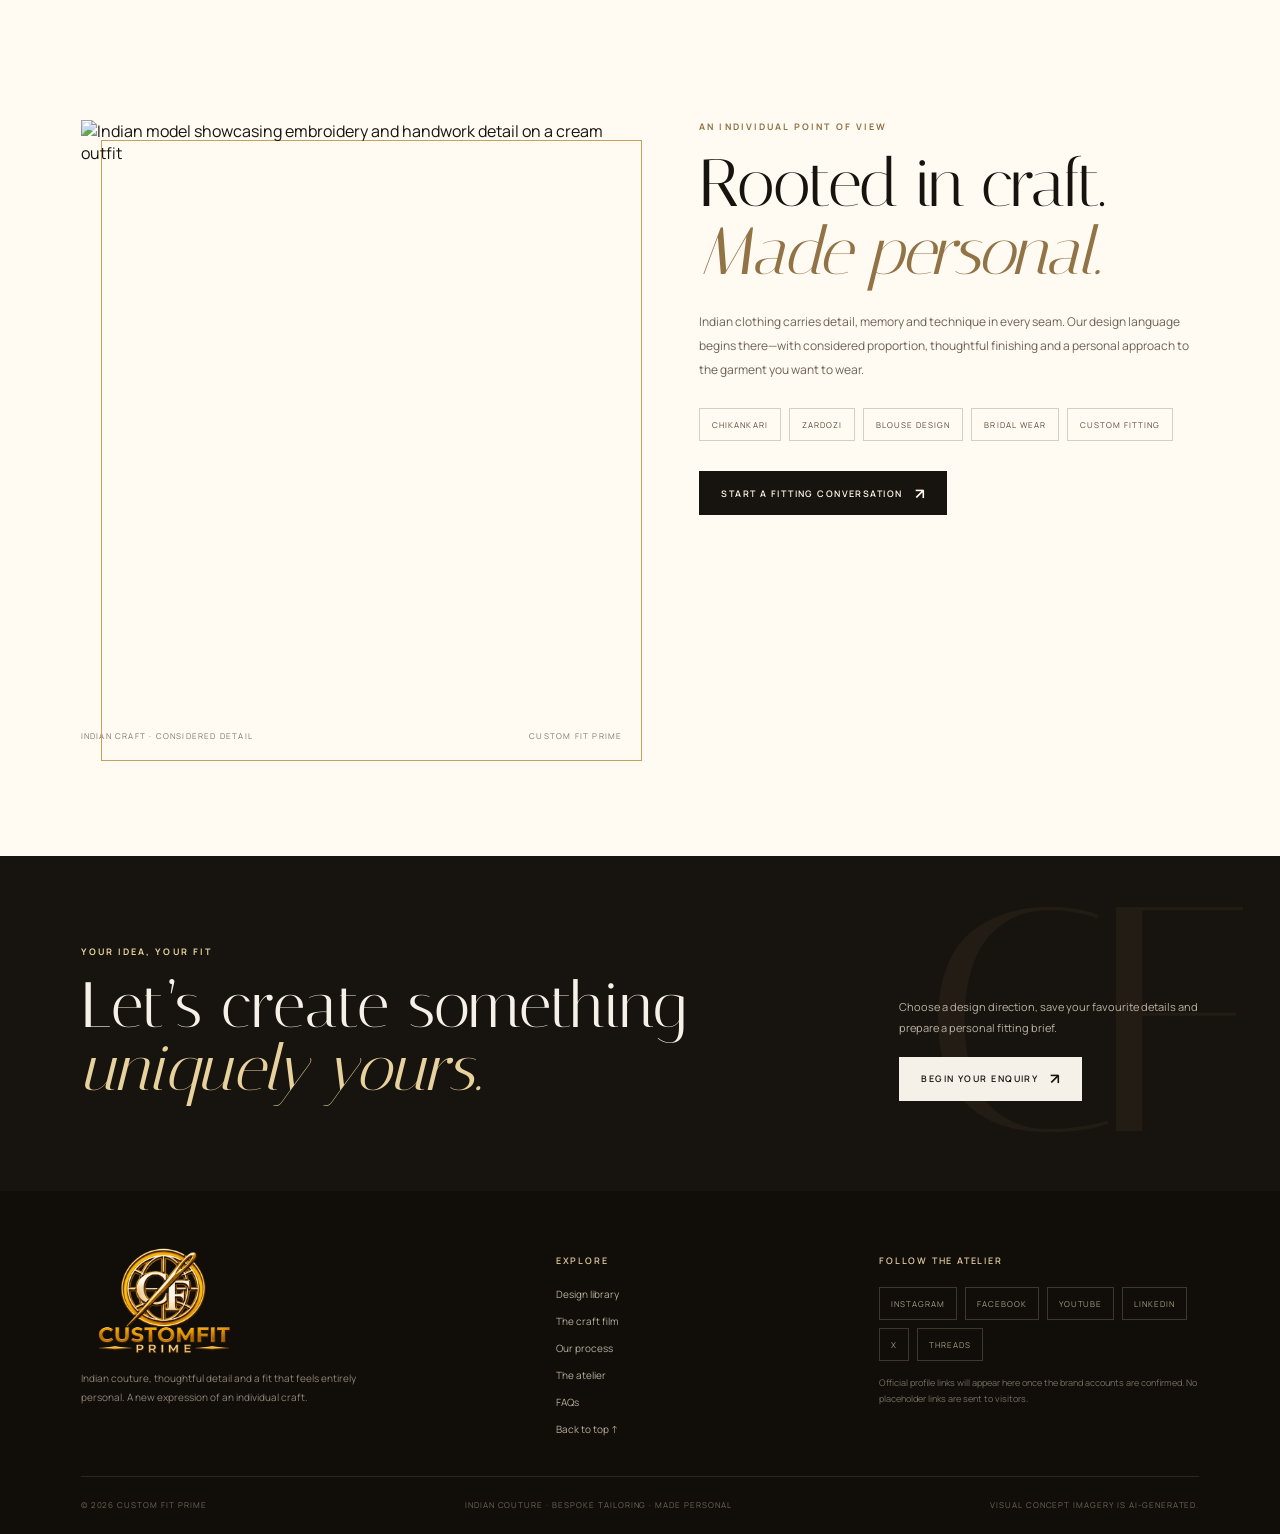
==== commit c65e75d6: "Finalize CUSTOM FIT PRIME website layout for client review" ====
--- a/index.html
+++ b/index.html
@@ -16,8 +16,8 @@
     .header{position:sticky;top:0;z-index:30;background:rgba(245,240,232,.94);backdrop-filter:blur(18px);border-bottom:1px solid rgba(41,31,22,.1)}.nav-wrap{max-width:var(--max);margin:auto;height:82px;padding:0 5.2%;display:flex;align-items:center;justify-content:space-between;gap:28px}.brand{width:142px;min-width:112px;display:flex;align-items:center}.brand img{width:100%;max-height:75px;object-fit:contain}.nav{display:flex;gap:clamp(20px,3vw,46px);align-items:center;font-size:10px;letter-spacing:.17em;text-transform:uppercase}.nav a{position:relative;padding:8px 0;color:#51463a;transition:color .25s}.nav a:after{content:'';position:absolute;left:0;bottom:0;height:1px;width:0;background:var(--gold);transition:width .3s}.nav a:hover{color:#0e0b08}.nav a:hover:after{width:100%}.nav-actions{display:flex;align-items:center;gap:12px}.mood-trigger{position:relative;border:1px solid var(--line);background:transparent;width:40px;height:40px;border-radius:50%;display:grid;place-items:center;color:var(--ink)}.mood-trigger svg{width:16px;height:16px}.count{position:absolute;right:-3px;top:-4px;background:var(--gold);color:var(--ink);font-size:9px;font-weight:700;border-radius:50%;min-width:17px;height:17px;display:grid;place-items:center}.button{min-height:44px;display:inline-flex;align-items:center;justify-content:center;gap:12px;padding:0 21px;background:var(--ink);color:#fff8ed;border:1px solid var(--ink);font-size:9px;letter-spacing:.16em;text-transform:uppercase;font-weight:600;transition:background .25s,color .25s,border .25s,transform .25s}.button:hover{background:var(--gold);color:var(--ink);border-color:var(--gold);transform:translateY(-1px)}.button.light{background:var(--paper);border-color:var(--paper);color:var(--ink)}.button.light:hover{background:var(--gold-light);border-color:var(--gold-light)}.button.ghost{background:transparent;color:var(--paper);border-color:rgba(255,255,255,.45)}.button.ghost:hover{background:var(--paper);color:var(--ink);border-color:var(--paper)}.button .arrow{font-size:15px;line-height:1;letter-spacing:0}.mobile-toggle{display:none;background:transparent;border:1px solid var(--line);width:40px;height:40px;border-radius:50%;font-size:17px}
     .hero{min-height:min(790px,calc(100vh - 116px));min-height:690px;position:relative;isolation:isolate;overflow:hidden;background:var(--ink);color:var(--paper);display:flex;align-items:center}.hero:before{content:'';position:absolute;inset:0;background:linear-gradient(90deg,rgba(18,14,10,.92) 0%,rgba(18,14,10,.78) 30%,rgba(18,14,10,.18) 64%,rgba(18,14,10,.1) 100%),linear-gradient(0deg,rgba(18,14,10,.35),transparent 35%);z-index:-1}.hero-image{position:absolute;inset:0;z-index:-2}.hero-image img{width:100%;height:100%;object-fit:cover;object-position:center 45%;animation:heroReveal 1.5s cubic-bezier(.2,.7,.2,1) both}.hero-content{width:100%;max-width:var(--max);margin:auto;padding:90px 7% 100px;position:relative}.eyebrow{display:flex;align-items:center;gap:12px;text-transform:uppercase;letter-spacing:.24em;font-size:9px;font-weight:600}.eyebrow:before{content:'';width:32px;height:1px;background:var(--gold)}.eyebrow.gold{color:var(--gold-light)}.hero h1{font:400 clamp(52px,7.2vw,108px)/.94 var(--serif);letter-spacing:-.035em;margin:28px 0 24px;max-width:700px}.hero h1 em{color:var(--gold-light);font-weight:400}.hero-copy{font-size:13px;line-height:1.9;color:#e0d7c9;max-width:410px;font-weight:300}.hero-actions{display:flex;gap:12px;flex-wrap:wrap;margin-top:34px}.hero-meta{display:flex;align-items:center;gap:20px;margin-top:74px;color:#c9bdad;font-size:9px;letter-spacing:.16em;text-transform:uppercase}.hero-meta .divider{height:26px;width:1px;background:rgba(255,255,255,.24)}.hero-meta strong{display:block;color:var(--gold-light);font:400 24px var(--serif);letter-spacing:0;margin-bottom:5px}.scroll-cue{position:absolute;right:5.2%;bottom:34px;display:flex;align-items:center;gap:12px;color:#e4d8c7;font-size:8px;text-transform:uppercase;letter-spacing:.22em;writing-mode:vertical-rl}.scroll-cue:after{content:'';width:1px;height:42px;background:linear-gradient(var(--gold),transparent)}
     .section{padding:clamp(74px,9vw,140px) 6.3%}.section-inner{max-width:var(--max);margin:auto}.section-head{display:flex;justify-content:space-between;align-items:end;gap:36px;margin-bottom:46px}.section-head .title-wrap{max-width:660px}.kicker{font-size:9px;color:#907345;text-transform:uppercase;letter-spacing:.23em;font-weight:700;display:block;margin-bottom:17px}.section h2{font:400 clamp(38px,5.2vw,68px)/1.02 var(--serif);letter-spacing:-.025em;margin:0}.section h2 em{font-style:italic;color:#927346}.section-head p{max-width:335px;color:#6d6256;font-size:12px;line-height:1.9;font-weight:300;margin:0 0 4px}.intro-grid{display:grid;grid-template-columns:1.05fr .95fr;gap:clamp(30px,7vw,110px);align-items:end}.intro-grid .large-copy{font:400 clamp(27px,3.3vw,45px)/1.24 var(--serif);max-width:690px}.intro-grid .large-copy em{color:#997b47}.intro-note{border-left:1px solid var(--gold);padding:4px 0 5px 24px;color:#6c6258;font-size:12px;line-height:1.9;max-width:420px}.section.paper-alt{background:var(--cream)}.craft-film{background:var(--ink);color:var(--paper);position:relative;overflow:hidden}.film-grid{display:grid;grid-template-columns:.78fr 1.22fr;gap:clamp(32px,6vw,92px);align-items:center}.film-copy .kicker{color:var(--gold)}.film-copy h2{font-size:clamp(42px,5.8vw,76px);max-width:480px}.film-copy h2 em{color:var(--gold-light)}.film-copy p{max-width:410px;font-size:12px;line-height:2;color:#beb2a2;font-weight:300;margin:22px 0 28px}.film-notes{list-style:none;padding:0;margin:32px 0 0;display:grid;gap:15px}.film-notes li{display:flex;align-items:center;gap:13px;color:#e7ddcf;font-size:10px;letter-spacing:.1em;text-transform:uppercase}.film-notes li span{color:var(--gold);font:italic 22px var(--serif)}.video-frame{position:relative;overflow:hidden;background:#211c16;aspect-ratio:1.18/1;min-height:380px;border:1px solid rgba(218,190,139,.23)}.video-frame:after{content:'';position:absolute;inset:0;pointer-events:none;border:12px solid rgba(0,0,0,.08)}.video-frame video{position:absolute;inset:0;width:100%;height:100%;object-fit:cover;opacity:.78;filter:sepia(.18) contrast(1.04)}.video-overlay{position:absolute;inset:0;display:flex;flex-direction:column;justify-content:space-between;padding:28px;pointer-events:none;background:linear-gradient(180deg,rgba(20,15,10,.25),transparent 38%,rgba(20,15,10,.55))}.video-topline,.video-bottomline{display:flex;align-items:center;justify-content:space-between;gap:16px;color:#f5e8d3;font-size:8px;text-transform:uppercase;letter-spacing:.2em}.live-mark{display:inline-flex;align-items:center;gap:8px}.live-mark:before{content:'';height:5px;width:5px;border-radius:50%;background:var(--gold);box-shadow:0 0 0 4px rgba(199,161,90,.18)}.video-bottomline strong{font:400 28px var(--serif);letter-spacing:0;text-transform:none}.pause-film{pointer-events:auto;border:1px solid rgba(255,255,255,.56);border-radius:50%;width:44px;height:44px;color:white;background:rgba(13,10,7,.3);backdrop-filter:blur(8px);display:grid;place-items:center}.pause-film svg{width:14px;height:14px;fill:currentColor}.film-caption{display:flex;justify-content:space-between;gap:24px;align-items:center;color:#9d9282;font-size:9px;text-transform:uppercase;letter-spacing:.13em;margin-top:14px}.film-caption a{text-decoration:underline;text-underline-offset:4px;color:#cabb9f}
-    .collection{background:var(--paper)}.collection-filters{display:flex;gap:8px;flex-wrap:wrap;margin:0 0 34px}.filter-btn{border:1px solid rgba(45,35,25,.2);background:transparent;color:#51473b;padding:11px 15px;text-transform:uppercase;letter-spacing:.13em;font-size:8px;transition:all .22s}.filter-btn:hover,.filter-btn.active{background:var(--ink);color:var(--paper);border-color:var(--ink)}.design-grid{display:grid;grid-template-columns:repeat(4,minmax(0,1fr));gap:28px 18px}.design-card{min-width:0}.design-image{position:relative;overflow:hidden;background:#ddd0bf;aspect-ratio:4/5;isolation:isolate}.design-image img{height:100%;width:100%;object-fit:cover;transition:transform .7s cubic-bezier(.2,.65,.2,1),filter .5s}.design-card:hover .design-image img{transform:scale(1.045);filter:saturate(1.04)}.design-image:after{content:'';position:absolute;inset:30% 0 0;background:linear-gradient(transparent,rgba(20,14,8,.5));opacity:.7;pointer-events:none}.design-num{position:absolute;z-index:2;top:14px;left:14px;color:#fff8e8;font:italic 16px var(--serif);text-shadow:0 1px 8px #0008}.pin-btn{position:absolute;right:13px;top:13px;z-index:3;width:38px;height:38px;border-radius:50%;border:1px solid rgba(255,255,255,.7);background:rgba(20,15,11,.18);backdrop-filter:blur(7px);color:white;display:grid;place-items:center;transition:all .2s}.pin-btn svg{width:15px;height:15px}.pin-btn:hover,.pin-btn.pinned{background:var(--gold);color:var(--ink);border-color:var(--gold)}.card-bottom{position:absolute;z-index:2;left:18px;right:18px;bottom:17px;display:flex;align-items:end;justify-content:space-between;gap:12px;color:white}.card-bottom span{font-size:8px;letter-spacing:.16em;text-transform:uppercase;color:#f1dfb7}.view-design{width:32px;height:32px;flex:0 0 auto;border:1px solid rgba(255,255,255,.65);border-radius:50%;background:transparent;color:white;display:grid;place-items:center;font-size:15px;transition:all .2s}.view-design:hover{background:var(--gold);border-color:var(--gold);color:var(--ink)}.card-info{display:flex;justify-content:space-between;gap:10px;align-items:start;padding:15px 1px 0}.card-info h3{font:400 24px/1.1 var(--serif);margin:0}.card-info p{font-size:9px;letter-spacing:.07em;color:#84786a;margin:7px 0 0;line-height:1.5}.card-info .code{font-size:8px;letter-spacing:.12em;color:#9d8966;padding-top:3px;white-space:nowrap}.collection-footer{border-top:1px solid var(--line);margin-top:48px;padding-top:24px;display:flex;justify-content:space-between;align-items:center;gap:20px;color:#7a7064;font-size:10px;line-height:1.7}.collection-footer strong{font-weight:600;color:#42372b}
-    .process{background:#e8dfd1}.process-head{display:flex;justify-content:space-between;gap:30px;align-items:end;margin-bottom:54px}.process-head p{max-width:330px;font-size:12px;line-height:1.9;color:#6d6257}.process-grid{display:grid;grid-template-columns:repeat(4,1fr);border-top:1px solid rgba(38,28,17,.23);border-bottom:1px solid rgba(38,28,17,.23)}.process-step{padding:27px 24px 32px;border-right:1px solid rgba(38,28,17,.18);min-height:215px}.process-step:first-child{padding-left:0}.process-step:last-child{border-right:0}.step-number{font:italic 26px var(--serif);color:#a78752}.process-step h3{font:400 30px var(--serif);margin:23px 0 10px}.process-step p{font-size:11px;color:#72675a;line-height:1.9;margin:0;max-width:240px}.atelier{background:var(--cream)}.atelier-grid{display:grid;grid-template-columns:1.04fr .96fr;gap:clamp(28px,6vw,88px);align-items:center}.atelier-photo{position:relative;max-width:630px}.atelier-photo img{aspect-ratio:4/4.4;object-fit:cover;object-position:center 30%;filter:saturate(.92)}.atelier-photo:before{content:'';position:absolute;inset:20px -20px -20px 20px;border:1px solid var(--gold);pointer-events:none}.atelier-caption{display:flex;justify-content:space-between;gap:16px;margin-top:14px;font-size:8px;text-transform:uppercase;letter-spacing:.15em;color:#857867}.atelier-copy h2{margin-bottom:25px}.atelier-copy>p{color:#6e6256;font-size:12px;line-height:2;max-width:500px}.craft-tags{display:flex;flex-wrap:wrap;gap:8px;margin:26px 0 30px}.craft-tags span{border:1px solid rgba(40,31,22,.2);padding:10px 12px;font-size:8px;letter-spacing:.13em;text-transform:uppercase;color:#5a4a37}
+    .collection{background:var(--paper)}.collection-filters{display:flex;gap:8px;flex-wrap:wrap;margin:0 0 34px}.filter-btn{border:1px solid rgba(45,35,25,.2);background:transparent;color:#51473b;padding:11px 15px;text-transform:uppercase;letter-spacing:.13em;font-size:8px;transition:all .22s}.filter-btn:hover,.filter-btn.active{background:var(--ink);color:var(--paper);border-color:var(--ink)}.design-grid{display:grid;grid-template-columns:repeat(4,minmax(0,1fr));gap:28px 18px}.design-card{min-width:0}.design-image{position:relative;overflow:hidden;background:#ddd0bf;aspect-ratio:4/5;isolation:isolate}.design-image img{height:100%;width:100%;object-fit:cover;transition:transform .7s cubic-bezier(.2,.65,.2,1),filter .5s}.design-card:hover .design-image img{transform:scale(1.045);filter:saturate(1.04)}.design-image:after{content:'';position:absolute;inset:30% 0 0;background:linear-gradient(transparent,rgba(20,14,8,.5));opacity:.25;pointer-events:none}.design-num{position:absolute;z-index:2;top:14px;left:14px;color:#fff8e8;font:italic 16px var(--serif);text-shadow:0 1px 8px #0008}.pin-btn{position:absolute;right:13px;top:13px;z-index:3;width:38px;height:38px;border-radius:50%;border:1px solid rgba(255,255,255,.7);background:rgba(20,15,11,.18);backdrop-filter:blur(7px);color:white;display:grid;place-items:center;transition:all .2s}.pin-btn svg{width:15px;height:15px}.pin-btn:hover,.pin-btn.pinned{background:var(--gold);color:var(--ink);border-color:var(--gold)}.card-bottom{position:absolute;z-index:2;left:18px;right:18px;bottom:17px;display:flex;align-items:end;justify-content:space-between;gap:12px;color:white}.card-bottom span{font-size:8px;letter-spacing:.16em;text-transform:uppercase;color:#f1dfb7}.view-design{width:32px;height:32px;flex:0 0 auto;border:1px solid rgba(255,255,255,.65);border-radius:50%;background:transparent;color:white;display:grid;place-items:center;font-size:15px;transition:all .2s}.view-design:hover{background:var(--gold);border-color:var(--gold);color:var(--ink)}.card-info{display:flex;justify-content:space-between;gap:10px;align-items:start;padding:15px 1px 0}.card-info h3{font:400 24px/1.1 var(--serif);margin:0}.card-info p{font-size:9px;letter-spacing:.07em;color:#84786a;margin:7px 0 0;line-height:1.5}.card-info .code{font-size:8px;letter-spacing:.12em;color:#9d8966;padding-top:3px;white-space:nowrap}.collection-footer{border-top:1px solid var(--line);margin-top:48px;padding-top:24px;display:flex;justify-content:space-between;align-items:center;gap:20px;color:#7a7064;font-size:10px;line-height:1.7}.collection-footer strong{font-weight:600;color:#42372b}
+    .process{background:#e8dfd1}.process-head{display:flex;justify-content:space-between;gap:30px;align-items:end;margin-bottom:54px}.process-head p{max-width:330px;font-size:12px;line-height:1.9;color:#6d6257}.process-grid{display:grid;grid-template-columns:repeat(4,1fr);border-top:1px solid rgba(38,28,17,.23);border-bottom:1px solid rgba(38,28,17,.23)}.process-step{padding:27px 24px 32px;border-right:1px solid rgba(38,28,17,.18);min-height:215px}.process-step:first-child{padding-left:0}.process-step:last-child{border-right:0}.step-number{font:italic 26px var(--serif);color:#a78752}.process-step h3{font:400 30px var(--serif);margin:23px 0 10px}.process-step p{font-size:11px;color:#72675a;line-height:1.9;margin:0;max-width:240px}.atelier{background:var(--cream)}.atelier-grid{display:grid;grid-template-columns:1.04fr .96fr;gap:clamp(28px,6vw,88px);align-items:center}.atelier-photo{position:relative;max-width:630px}.atelier-photo img{aspect-ratio:4/4.4;object-fit:cover;object-position:center 30%;filter:saturate(.92)}.atelier-photo:before{content:'';position:absolute;inset:20px -20px -20px 20px;border:1px solid var(--gold);pointer-events:none}.atelier-caption{display:flex;justify-content:space-between;gap:16px;margin-top:14px;font-size:8px;text-transform:uppercase;letter-spacing:.15em;color:#857867}.atelier-copy{align-self:start}.atelier-copy h2{margin-bottom:25px}.atelier-copy>p{color:#6e6256;font-size:12px;line-height:2;max-width:500px}.craft-tags{display:flex;flex-wrap:wrap;gap:8px;margin:26px 0 30px}.craft-tags span{border:1px solid rgba(40,31,22,.2);padding:10px 12px;font-size:8px;letter-spacing:.13em;text-transform:uppercase;color:#5a4a37}
     .cta-band{background:var(--ink);color:var(--paper);padding:clamp(50px,7vw,90px) 6.3%;position:relative;overflow:hidden}.cta-band:after{content:'CF';position:absolute;right:4%;top:50%;transform:translateY(-50%);font:400 clamp(120px,25vw,330px)/1 var(--serif);color:rgba(215,183,118,.055);letter-spacing:-.08em;pointer-events:none}.cta-inner{position:relative;z-index:1;max-width:var(--max);margin:auto;display:flex;align-items:end;justify-content:space-between;gap:40px}.cta-inner h2{font:400 clamp(42px,5vw,72px)/.98 var(--serif);max-width:690px;margin:16px 0 0}.cta-inner h2 em{color:var(--gold-light)}.cta-inner p{max-width:300px;color:#bcb1a3;font-size:11px;line-height:1.9;margin:0 0 18px}.footer{background:#110e0a;color:#b5a897;padding:56px 6.3% 24px}.footer-main{max-width:var(--max);margin:auto;display:grid;grid-template-columns:1.25fr .8fr .95fr;gap:54px;padding-bottom:40px}.footer-brand img{width:160px;max-height:120px;object-fit:contain;object-position:left center;margin-bottom:15px}.footer-brand p{max-width:290px;font-size:10px;line-height:1.9;color:#8e8376}.footer h4{font-size:9px;letter-spacing:.2em;text-transform:uppercase;font-weight:600;color:#dec99c;margin:7px 0 20px}.footer-links{display:grid;gap:13px;font-size:10px}.footer-links a{color:#b8ac9b;transition:color .2s}.footer-links a:hover{color:#efdaab}.social-links{display:flex;flex-wrap:wrap;gap:8px}.social-links a{border:1px solid rgba(235,220,195,.2);padding:10px 11px;font-size:8px;letter-spacing:.12em;text-transform:uppercase;color:#c8bbab;transition:all .2s}.social-links a:hover{background:var(--gold);color:var(--ink);border-color:var(--gold)}.social-note{font-size:9px;line-height:1.8;color:#766d62;margin-top:14px}.footer-bottom{max-width:var(--max);margin:auto;padding-top:22px;border-top:1px solid rgba(235,220,195,.12);display:flex;justify-content:space-between;gap:20px;font-size:8px;letter-spacing:.12em;text-transform:uppercase;color:#6f6559}
     .mobile-book{display:none;position:fixed;left:12px;right:12px;bottom:12px;z-index:25;box-shadow:0 10px 35px #1b120e30}.modal-backdrop{position:fixed;inset:0;z-index:60;background:rgba(12,9,6,.68);backdrop-filter:blur(8px);display:none;align-items:center;justify-content:center;padding:18px}.modal-backdrop.open{display:flex}.modal{background:var(--paper);color:var(--ink);width:min(650px,100%);max-height:min(90vh,850px);overflow:auto;position:relative;padding:clamp(24px,5vw,46px)}.modal-close{position:absolute;right:16px;top:16px;width:35px;height:35px;border-radius:50%;border:1px solid var(--line);background:transparent;font-size:19px}.modal .kicker{margin-bottom:12px}.modal h2{font:400 clamp(34px,5vw,52px)/1 var(--serif);margin:0 45px 14px 0}.modal p{font-size:11px;line-height:1.8;color:#74685a}.form-grid{display:grid;grid-template-columns:1fr 1fr;gap:14px;margin:24px 0}.field{display:grid;gap:7px}.field.full{grid-column:1/-1}.field label{font-size:8px;text-transform:uppercase;letter-spacing:.15em;color:#776856}.field input,.field select,.field textarea{width:100%;border:1px solid rgba(40,31,22,.2);background:#fffaf3;color:var(--ink);min-height:44px;padding:11px 12px;font-size:11px;outline:none}.field textarea{min-height:90px;resize:vertical}.field input:focus,.field select:focus,.field textarea:focus{border-color:#a88a54}.form-footnote{font-size:9px!important;color:#938573!important}.modal-actions{display:flex;flex-wrap:wrap;gap:10px}.mood-drawer{position:fixed;right:0;top:0;bottom:0;z-index:65;width:min(430px,100%);background:var(--paper);transform:translateX(105%);transition:transform .35s cubic-bezier(.2,.65,.2,1);display:flex;flex-direction:column;box-shadow:-20px 0 60px #0002}.mood-drawer.open{transform:translateX(0)}.drawer-head{display:flex;align-items:center;justify-content:space-between;padding:25px;border-bottom:1px solid var(--line)}.drawer-head h2{font:400 30px var(--serif);margin:8px 0 0}.drawer-content{padding:20px 25px;overflow:auto;flex:1}.empty-mood{text-align:center;padding:55px 20px;color:#8d7e6d;font:italic 24px var(--serif)}.saved-item{display:grid;grid-template-columns:74px 1fr auto;gap:13px;align-items:center;padding:12px 0;border-bottom:1px solid var(--line)}.saved-item img{width:74px;height:94px;object-fit:cover}.saved-item strong{font:400 21px var(--serif);display:block}.saved-item small{font-size:8px;letter-spacing:.1em;text-transform:uppercase;color:#8a7a67}.saved-item button{border:1px solid var(--line);background:transparent;width:28px;height:28px;border-radius:50%}.drawer-actions{padding:20px 25px;border-top:1px solid var(--line);display:grid;gap:10px}.toast{position:fixed;z-index:100;left:50%;bottom:28px;transform:translate(-50%,20px);opacity:0;background:#201910;color:#fff2de;padding:13px 18px;font-size:10px;letter-spacing:.04em;max-width:calc(100% - 32px);text-align:center;transition:all .3s;pointer-events:none;box-shadow:0 10px 30px #0003}.toast.show{opacity:1;transform:translate(-50%,0)}.detail-modal{display:grid;grid-template-columns:.8fr 1.2fr;gap:23px;align-items:start}.detail-modal img{aspect-ratio:4/5;object-fit:cover}.detail-modal h2{margin:10px 0;font-size:38px}.detail-meta{font-size:8px;text-transform:uppercase;letter-spacing:.15em;color:#927345}.detail-modal .button{margin-top:18px}
     .reveal{opacity:0;transform:translateY(16px);transition:opacity .75s ease,transform .75s cubic-bezier(.2,.7,.2,1)}.reveal.in-view{opacity:1;transform:none}.reduced-motion *{animation:none!important;transition:none!important;scroll-behavior:auto!important}@keyframes heroReveal{from{transform:scale(1.04);opacity:.65}to{transform:scale(1);opacity:1}}
@@ -32,10 +32,9 @@
 
     .film-play-overlay{position:absolute;z-index:4;inset:0;display:flex;flex-direction:column;align-items:center;justify-content:center;gap:12px;background:linear-gradient(180deg,rgba(18,13,9,.18),rgba(18,13,9,.45));transition:opacity .25s ease}.film-play-overlay.hidden{opacity:0;pointer-events:none}.film-play-overlay button{border:1px solid rgba(245,232,211,.72);background:rgba(18,13,9,.55);backdrop-filter:blur(12px);color:#f8edd9;padding:15px 19px;font-size:9px;letter-spacing:.18em;text-transform:uppercase;cursor:pointer}.film-play-overlay button:hover{background:var(--gold);border-color:var(--gold);color:var(--ink)}.film-play-overlay span{color:#eee0c8;font-size:8px;text-transform:uppercase;letter-spacing:.2em}.film-end-card{position:absolute;z-index:5;inset:0;display:flex;flex-direction:column;align-items:center;justify-content:center;gap:12px;text-align:center;background:radial-gradient(ellipse at center,#312619 0%,#110e0b 70%);opacity:0;visibility:hidden;transition:opacity .35s ease}.film-end-card.show{opacity:1;visibility:visible}.film-end-card img{width:min(44%,230px);max-height:130px;object-fit:contain}.film-end-card p{font:italic 28px var(--serif);color:var(--gold-light);margin:0}.film-end-card button{background:transparent;border:1px solid rgba(231,209,157,.55);color:var(--paper);padding:10px 14px;font-size:8px;text-transform:uppercase;letter-spacing:.16em;cursor:pointer}.film-scenes{display:grid;grid-template-columns:repeat(4,minmax(0,1fr));gap:7px;margin-top:15px}.film-scene{border-top:1px solid rgba(41,31,22,.2);padding-top:10px;color:#817568;font-size:8px;letter-spacing:.08em;text-transform:uppercase;line-height:1.5;transition:color .2s,border-color .2s}.film-scene b{display:block;color:#a68a57;font:italic 17px var(--serif);margin-bottom:3px}.film-scene.active{border-color:var(--gold);color:var(--ink)}.film-frame video{background:#15110d}.video-frame .video-overlay{z-index:2}.video-frame:after{z-index:1}.video-frame video{z-index:0}.video-frame .video-overlay{pointer-events:none}.film-actions{pointer-events:auto}.film-end-card button:focus-visible,.film-play-overlay button:focus-visible{outline:2px solid var(--gold-light);outline-offset:3px}
     @media(max-width:760px){.film-scenes{grid-template-columns:repeat(2,minmax(0,1fr));gap:12px 16px}.film-end-card p{font-size:23px}.film-play-overlay button{max-width:90%;font-size:8px}.film-play-overlay span{font-size:7px}}
-    .public-catalogue-empty{padding:24px 0;color:var(--muted);font:italic 22px var(--serif)}
-  </style>
+  #mens-tailoring .design-grid{grid-template-columns:repeat(3,minmax(0,1fr))}@media(max-width:1000px){#mens-tailoring .design-grid{grid-template-columns:repeat(2,minmax(0,1fr))}}</style>
 </head>
-<body data-public-catalogue="homepage">
+<body>
   <a class="skip-link" href="#main-content">Skip to content</a>
   <div class="announcement"><span>Indian couture · considered craftsmanship</span><span class="dot"></span><span>Custom made, always personal</span></div>
   <header class="header">
@@ -53,8 +52,8 @@
   </header>
 
   <main id="main-content">
-    <section class="hero" id="home" data-homepage-section="hero" aria-label="CUSTOM FIT PRIME Indian couture">
-      <div class="hero-image"><img src="assets/hero-emerald.webp" alt="Indian model in an emerald and antique-gold embroidered lehenga in a heritage-inspired Indian palace setting" fetchpriority="high" /></div>
+    <section class="hero" id="home" aria-label="CUSTOM FIT PRIME Indian couture">
+      <div class="hero-image"><picture style="display:block;width:100%;height:100%"><source type="image/webp" srcset="assets/photography/CUSTOM_FIT_PRIME_PHOTOGRAPHY_ASSETS/01-approved-hero/cfp-womens-boutique-hero-approved.webp" /><source type="image/png" srcset="assets/photography/CUSTOM_FIT_PRIME_PHOTOGRAPHY_ASSETS/01-approved-hero/cfp-womens-boutique-hero-approved.png" /><img src="assets/photography/CUSTOM_FIT_PRIME_PHOTOGRAPHY_ASSETS/01-approved-hero/cfp-womens-boutique-hero-approved.webp" alt="Premium Indian boutique hero with ivory couture outfits in a warm gold atelier" width="1717" height="916" loading="eager" decoding="async" fetchpriority="high" style="object-position:center 34%;" /></picture></div>
       <div class="hero-content">
         <div class="eyebrow gold">A modern Indian couture atelier</div>
         <h1>The art of<br />a <em>perfect fit.</em></h1>
@@ -65,14 +64,14 @@
       <div class="scroll-cue">Scroll to discover</div>
     </section>
 
-    <section class="section paper-alt" id="introduction" data-homepage-section="introduction">
+    <section class="section paper-alt" id="introduction">
       <div class="section-inner intro-grid reveal">
         <div><span class="kicker">Beyond the ordinary</span><p class="large-copy">Not simply made to measure.<br />Made to <em>mean something.</em></p></div>
         <div class="intro-note">From the fall of a dupatta to the precision of a blouse neckline, the difference is in the details. CUSTOM FIT PRIME brings the individuality of Indian craft into a more personal, considered tailoring experience.</div>
       </div>
     </section>
 
-    <section class="section craft-film" id="craft-film" data-homepage-section="craft-film">
+    <section class="section craft-film" id="craft-film">
       <div class="section-inner film-grid">
         <div class="film-copy reveal">
           <span class="kicker">The craft, in motion</span>
@@ -96,27 +95,41 @@
       </div>
     </section>
 
-    <section class="section collection" id="collections" data-homepage-section="collection">
+    <section class="section collection" id="collections">
       <div class="section-inner">
         <div class="section-head reveal"><div class="title-wrap"><span class="kicker">An Indian design library</span><h2>Find the detail<br />that feels <em>like you.</em></h2></div><p>Explore silhouettes, necklines, embroidery and finishing ideas. Save the details you love and bring them to your fitting conversation.</p></div>
         <div class="collection-filters reveal" aria-label="Filter designs">
           <button class="filter-btn active" type="button" data-filter="all" aria-pressed="true">All designs</button><button class="filter-btn" type="button" data-filter="bridal" aria-pressed="false">Bridal</button><button class="filter-btn" type="button" data-filter="chikankari" aria-pressed="false">Chikankari</button><button class="filter-btn" type="button" data-filter="blouse" aria-pressed="false">Blouse & neckline</button><button class="filter-btn" type="button" data-filter="occasion" aria-pressed="false">Occasion wear</button><button class="filter-btn" type="button" data-filter="embroidery" aria-pressed="false">Embroidery</button>
         </div>
         <div class="design-grid" id="design-grid">
-          <article class="design-card reveal" data-category="bridal" data-id="CF-01" data-title="The heirloom lehenga" data-image="assets/bridal-lehenga.webp" data-type="Bridal couture" data-description="A richly embroidered red bridal lehenga concept, with detailed borders and a considered silhouette."><div class="design-image"><img loading="lazy" src="assets/bridal-lehenga.webp" alt="Indian model in a red and gold embroidered bridal lehenga" /><span class="design-num">01 / 08</span><button class="pin-btn" type="button" aria-label="Save The heirloom lehenga"><svg viewBox="0 0 24 24" fill="none" stroke="currentColor" stroke-width="1.5"><path d="M6 3.5h12v17l-6-3.7-6 3.7z"/></svg></button><div class="card-bottom"><span>Bridal couture</span><button class="view-design" type="button" aria-label="View The heirloom lehenga">↗</button></div></div><div class="card-info"><div><h3>The heirloom lehenga</h3><p>Gold embroidery · bridal silhouette</p></div><span class="code">CF—01</span></div></article>
-          <article class="design-card reveal" data-category="chikankari" data-id="CF-02" data-title="Lucknowi in ivory" data-image="assets/chikankari-kurta.webp" data-type="Chikankari" data-description="A soft ivory chikankari kurta concept featuring intricate white threadwork and an understated neckline."><div class="design-image"><img loading="lazy" src="assets/chikankari-kurta.webp" alt="Indian woman wearing an ivory Lucknowi chikankari kurta" /><span class="design-num">02 / 08</span><button class="pin-btn" type="button" aria-label="Save Lucknowi in ivory"><svg viewBox="0 0 24 24" fill="none" stroke="currentColor" stroke-width="1.5"><path d="M6 3.5h12v17l-6-3.7-6 3.7z"/></svg></button><div class="card-bottom"><span>Chikankari</span><button class="view-design" type="button" aria-label="View Lucknowi in ivory">↗</button></div></div><div class="card-info"><div><h3>Lucknowi in ivory</h3><p>Shadow work · graceful detail</p></div><span class="code">CF—02</span></div></article>
-          <article class="design-card reveal" data-category="blouse" data-id="CF-03" data-title="The statement blouse" data-image="assets/designer-blouse.webp" data-type="Blouse design" data-description="A royal-blue Indian blouse-back concept with gold embroidery, dori detailing and decorative tassels."><div class="design-image"><img loading="lazy" src="assets/designer-blouse.webp" alt="Indian model wearing a royal-blue embroidered blouse with decorative dori ties" /><span class="design-num">03 / 08</span><button class="pin-btn" type="button" aria-label="Save The statement blouse"><svg viewBox="0 0 24 24" fill="none" stroke="currentColor" stroke-width="1.5"><path d="M6 3.5h12v17l-6-3.7-6 3.7z"/></svg></button><div class="card-bottom"><span>Blouse design</span><button class="view-design" type="button" aria-label="View The statement blouse">↗</button></div></div><div class="card-info"><div><h3>The statement blouse</h3><p>Dori back · antique-gold threadwork</p></div><span class="code">CF—03</span></div></article>
-          <article class="design-card reveal" data-category="occasion" data-id="CF-04" data-title="Emerald occasionwear" data-image="assets/emerald-anarkali.webp" data-type="Occasion wear" data-description="An emerald Indian anarkali concept with gold embroidery and a flowing, festive silhouette."><div class="design-image"><img loading="lazy" src="assets/emerald-anarkali.webp" alt="Indian model in an emerald and gold embroidered anarkali outfit" /><span class="design-num">04 / 08</span><button class="pin-btn" type="button" aria-label="Save Emerald occasionwear"><svg viewBox="0 0 24 24" fill="none" stroke="currentColor" stroke-width="1.5"><path d="M6 3.5h12v17l-6-3.7-6 3.7z"/></svg></button><div class="card-bottom"><span>Occasion wear</span><button class="view-design" type="button" aria-label="View Emerald occasionwear">↗</button></div></div><div class="card-info"><div><h3>Emerald occasionwear</h3><p>Gold work · fluid silhouette</p></div><span class="code">CF—04</span></div></article>
-          <article class="design-card reveal" data-category="embroidery" data-id="CF-05" data-title="Zardozi in blue" data-image="assets/zardozi-detail.webp" data-type="Embroidery detail" data-description="A close-up concept for gold zardozi embellishment, showing rich thread and beadwork on deep blue fabric."><div class="design-image"><img loading="lazy" src="assets/zardozi-detail.webp" alt="Close-up of gold zardozi embroidery on royal-blue Indian fabric" /><span class="design-num">05 / 08</span><button class="pin-btn" type="button" aria-label="Save Zardozi in blue"><svg viewBox="0 0 24 24" fill="none" stroke="currentColor" stroke-width="1.5"><path d="M6 3.5h12v17l-6-3.7-6 3.7z"/></svg></button><div class="card-bottom"><span>Embroidery detail</span><button class="view-design" type="button" aria-label="View Zardozi in blue">↗</button></div></div><div class="card-info"><div><h3>Zardozi in blue</h3><p>Metallic thread · heirloom detail</p></div><span class="code">CF—05</span></div></article>
-          <article class="design-card reveal" data-category="chikankari" data-id="CF-06" data-title="Ivory drape" data-image="assets/saree-craft.webp" data-type="Saree & drape" data-description="An ivory Indian saree concept with fine traditional embroidery and a soft, graceful drape."><div class="design-image"><img loading="lazy" src="assets/saree-craft.webp" alt="Indian model wearing an ivory embroidered saree" /><span class="design-num">06 / 08</span><button class="pin-btn" type="button" aria-label="Save Ivory drape"><svg viewBox="0 0 24 24" fill="none" stroke="currentColor" stroke-width="1.5"><path d="M6 3.5h12v17l-6-3.7-6 3.7z"/></svg></button><div class="card-bottom"><span>Saree & drape</span><button class="view-design" type="button" aria-label="View Ivory drape">↗</button></div></div><div class="card-info"><div><h3>Ivory drape</h3><p>Traditional embroidery · soft drape</p></div><span class="code">CF—06</span></div></article>
-          <article class="design-card reveal" data-category="occasion" data-id="CF-07" data-title="The modern gharara" data-image="assets/gharara-embroidered.webp" data-type="Occasion wear" data-description="A deep maroon Indian gharara and kurta concept with intricate festive embroidery and a classic silhouette."><div class="design-image"><img loading="lazy" src="assets/gharara-embroidered.webp" alt="Indian model in a deep maroon embroidered gharara ensemble" /><span class="design-num">07 / 08</span><button class="pin-btn" type="button" aria-label="Save The modern gharara"><svg viewBox="0 0 24 24" fill="none" stroke="currentColor" stroke-width="1.5"><path d="M6 3.5h12v17l-6-3.7-6 3.7z"/></svg></button><div class="card-bottom"><span>Occasion wear</span><button class="view-design" type="button" aria-label="View The modern gharara">↗</button></div></div><div class="card-info"><div><h3>The modern gharara</h3><p>Maroon silk · detailed borders</p></div><span class="code">CF—07</span></div></article>
-          <article class="design-card reveal" data-category="blouse" data-id="CF-08" data-title="The embroidered neckline" data-image="assets/bridal-neckline.webp" data-type="Neckline detail" data-description="A close-up Indian couture neckline concept with pearl and gold embellishment for a bridal or festive blouse."><div class="design-image"><img loading="lazy" src="assets/bridal-neckline.webp" alt="Indian model in a richly embroidered maroon blouse with gold and pearl detailing" /><span class="design-num">08 / 08</span><button class="pin-btn" type="button" aria-label="Save The embroidered neckline"><svg viewBox="0 0 24 24" fill="none" stroke="currentColor" stroke-width="1.5"><path d="M6 3.5h12v17l-6-3.7-6 3.7z"/></svg></button><div class="card-bottom"><span>Neckline detail</span><button class="view-design" type="button" aria-label="View The embroidered neckline">↗</button></div></div><div class="card-info"><div><h3>The embroidered neckline</h3><p>Pearl accents · rich threadwork</p></div><span class="code">CF—08</span></div></article>
+          <article class="design-card reveal" data-category="bridal" data-id="CF-01" data-title="The heirloom lehenga" data-image="assets/photography/CUSTOM_FIT_PRIME_PHOTOGRAPHY_ASSETS/02-womens-services/07-custom-designer-outfits-approved/cfp-womens-custom-designer-outfits-approved.webp" data-type="Bridal couture" data-description="A richly embroidered red bridal lehenga concept, with detailed borders and a considered silhouette."><div class="design-image"><picture style="display:block;width:100%;height:100%"><source type="image/webp" srcset="assets/photography/CUSTOM_FIT_PRIME_PHOTOGRAPHY_ASSETS/02-womens-services/07-custom-designer-outfits-approved/cfp-womens-custom-designer-outfits-approved.webp" /><source type="image/png" srcset="assets/photography/CUSTOM_FIT_PRIME_PHOTOGRAPHY_ASSETS/02-womens-services/07-custom-designer-outfits-approved/cfp-womens-custom-designer-outfits-approved.png" /><img src="assets/photography/CUSTOM_FIT_PRIME_PHOTOGRAPHY_ASSETS/02-womens-services/07-custom-designer-outfits-approved/cfp-womens-custom-designer-outfits-approved.webp" alt="Indian model in a custom designer outfit with soft ivory and blush tones" width="1122" height="1402" loading="lazy" decoding="async" style="object-position:center 34%;" /></picture><span class="design-num">01 / 08</span><button class="pin-btn" type="button" aria-label="Save The heirloom lehenga"><svg viewBox="0 0 24 24" fill="none" stroke="currentColor" stroke-width="1.5"><path d="M6 3.5h12v17l-6-3.7-6 3.7z"/></svg></button><div class="card-bottom"><span>Bridal couture</span><button class="view-design" type="button" aria-label="View The heirloom lehenga">↗</button></div></div><div class="card-info"><div><h3>The heirloom lehenga</h3><p>Gold embroidery · bridal silhouette</p></div><span class="code">CF—01</span></div></article>
+          <article class="design-card reveal" data-category="chikankari" data-id="CF-02" data-title="Lucknowi in ivory" data-image="assets/photography/CUSTOM_FIT_PRIME_PHOTOGRAPHY_ASSETS/02-womens-services/03-short-kurti-grey-candidate/cfp-womens-short-kurti-grey-candidate.webp" data-type="Chikankari" data-description="A soft ivory chikankari kurta concept featuring intricate white threadwork and an understated neckline."><div class="design-image"><picture style="display:block;width:100%;height:100%"><source type="image/webp" srcset="assets/photography/CUSTOM_FIT_PRIME_PHOTOGRAPHY_ASSETS/02-womens-services/03-short-kurti-grey-candidate/cfp-womens-short-kurti-grey-candidate.webp" /><source type="image/png" srcset="assets/photography/CUSTOM_FIT_PRIME_PHOTOGRAPHY_ASSETS/02-womens-services/03-short-kurti-grey-candidate/cfp-womens-short-kurti-grey-candidate.png" /><img src="assets/photography/CUSTOM_FIT_PRIME_PHOTOGRAPHY_ASSETS/02-womens-services/03-short-kurti-grey-candidate/cfp-womens-short-kurti-grey-candidate.webp" alt="Indian model wearing a grey short kurti with white embroidery" width="1199" height="1312" loading="lazy" decoding="async" style="object-position:center 26%;" /></picture><span class="design-num">02 / 08</span><button class="pin-btn" type="button" aria-label="Save Lucknowi in ivory"><svg viewBox="0 0 24 24" fill="none" stroke="currentColor" stroke-width="1.5"><path d="M6 3.5h12v17l-6-3.7-6 3.7z"/></svg></button><div class="card-bottom"><span>Chikankari</span><button class="view-design" type="button" aria-label="View Lucknowi in ivory">↗</button></div></div><div class="card-info"><div><h3>Lucknowi in ivory</h3><p>Shadow work · graceful detail</p></div><span class="code">CF—02</span></div></article>
+          <article class="design-card reveal" data-category="blouse" data-id="CF-03" data-title="The statement blouse" data-image="assets/photography/CUSTOM_FIT_PRIME_PHOTOGRAPHY_ASSETS/02-womens-services/02-designer-blouse-approved/cfp-womens-designer-blouse-approved.webp" data-type="Blouse design" data-description="A royal-blue Indian blouse-back concept with gold embroidery, dori detailing and decorative tassels."><div class="design-image"><picture style="display:block;width:100%;height:100%"><source type="image/webp" srcset="assets/photography/CUSTOM_FIT_PRIME_PHOTOGRAPHY_ASSETS/02-womens-services/02-designer-blouse-approved/cfp-womens-designer-blouse-approved.webp" /><source type="image/png" srcset="assets/photography/CUSTOM_FIT_PRIME_PHOTOGRAPHY_ASSETS/02-womens-services/02-designer-blouse-approved/cfp-womens-designer-blouse-approved.png" /><img src="assets/photography/CUSTOM_FIT_PRIME_PHOTOGRAPHY_ASSETS/02-womens-services/02-designer-blouse-approved/cfp-womens-designer-blouse-approved.webp" alt="Indian model wearing an ivory embroidered designer blouse" width="1536" height="1024" loading="lazy" decoding="async" style="object-position:center 18%;" /></picture><span class="design-num">03 / 08</span><button class="pin-btn" type="button" aria-label="Save The statement blouse"><svg viewBox="0 0 24 24" fill="none" stroke="currentColor" stroke-width="1.5"><path d="M6 3.5h12v17l-6-3.7-6 3.7z"/></svg></button><div class="card-bottom"><span>Blouse design</span><button class="view-design" type="button" aria-label="View The statement blouse">↗</button></div></div><div class="card-info"><div><h3>The statement blouse</h3><p>Dori back · antique-gold threadwork</p></div><span class="code">CF—03</span></div></article>
+          <article class="design-card reveal" data-category="occasion" data-id="CF-04" data-title="Emerald occasionwear" data-image="assets/photography/CUSTOM_FIT_PRIME_PHOTOGRAPHY_ASSETS/02-womens-services/04-cotton-suit-pastel-pink-candidate/cfp-womens-cotton-suit-pastel-pink-candidate.webp" data-type="Occasion wear" data-description="An emerald Indian anarkali concept with gold embroidery and a flowing, festive silhouette."><div class="design-image"><picture style="display:block;width:100%;height:100%"><source type="image/webp" srcset="assets/photography/CUSTOM_FIT_PRIME_PHOTOGRAPHY_ASSETS/02-womens-services/04-cotton-suit-pastel-pink-candidate/cfp-womens-cotton-suit-pastel-pink-candidate.webp" /><source type="image/png" srcset="assets/photography/CUSTOM_FIT_PRIME_PHOTOGRAPHY_ASSETS/02-womens-services/04-cotton-suit-pastel-pink-candidate/cfp-womens-cotton-suit-pastel-pink-candidate.png" /><img src="assets/photography/CUSTOM_FIT_PRIME_PHOTOGRAPHY_ASSETS/02-womens-services/04-cotton-suit-pastel-pink-candidate/cfp-womens-cotton-suit-pastel-pink-candidate.webp" alt="Indian model wearing a pastel pink embroidered cotton suit" width="1024" height="1536" loading="lazy" decoding="async" style="object-position:center 24%;" /></picture><span class="design-num">04 / 08</span><button class="pin-btn" type="button" aria-label="Save Emerald occasionwear"><svg viewBox="0 0 24 24" fill="none" stroke="currentColor" stroke-width="1.5"><path d="M6 3.5h12v17l-6-3.7-6 3.7z"/></svg></button><div class="card-bottom"><span>Occasion wear</span><button class="view-design" type="button" aria-label="View Emerald occasionwear">↗</button></div></div><div class="card-info"><div><h3>Emerald occasionwear</h3><p>Gold work · fluid silhouette</p></div><span class="code">CF—04</span></div></article>
+          <article class="design-card reveal" data-category="embroidery" data-id="CF-05" data-title="Zardozi in blue" data-image="assets/photography/CUSTOM_FIT_PRIME_PHOTOGRAPHY_ASSETS/02-womens-services/06-embroidery-handwork-approved/cfp-womens-embroidery-handwork-approved.webp" data-type="Embroidery detail" data-description="A close-up concept for gold zardozi embellishment, showing rich thread and beadwork on deep blue fabric."><div class="design-image"><picture style="display:block;width:100%;height:100%"><source type="image/webp" srcset="assets/photography/CUSTOM_FIT_PRIME_PHOTOGRAPHY_ASSETS/02-womens-services/06-embroidery-handwork-approved/cfp-womens-embroidery-handwork-approved.webp" /><source type="image/png" srcset="assets/photography/CUSTOM_FIT_PRIME_PHOTOGRAPHY_ASSETS/02-womens-services/06-embroidery-handwork-approved/cfp-womens-embroidery-handwork-approved.png" /><img src="assets/photography/CUSTOM_FIT_PRIME_PHOTOGRAPHY_ASSETS/02-womens-services/06-embroidery-handwork-approved/cfp-womens-embroidery-handwork-approved.webp" alt="Indian model showcasing embroidery and handwork detail on a cream outfit" width="1122" height="1402" loading="lazy" decoding="async" style="object-position:center 32%;" /></picture><span class="design-num">05 / 08</span><button class="pin-btn" type="button" aria-label="Save Zardozi in blue"><svg viewBox="0 0 24 24" fill="none" stroke="currentColor" stroke-width="1.5"><path d="M6 3.5h12v17l-6-3.7-6 3.7z"/></svg></button><div class="card-bottom"><span>Embroidery detail</span><button class="view-design" type="button" aria-label="View Zardozi in blue">↗</button></div></div><div class="card-info"><div><h3>Zardozi in blue</h3><p>Metallic thread · heirloom detail</p></div><span class="code">CF—05</span></div></article>
+          <article class="design-card reveal" data-category="chikankari" data-id="CF-06" data-title="Ivory drape" data-image="assets/photography/CUSTOM_FIT_PRIME_PHOTOGRAPHY_ASSETS/02-womens-services/05-ivory-chikankari-saree-candidate/cfp-womens-ivory-chikankari-saree-candidate.webp" data-type="Saree & drape" data-description="An ivory Indian saree concept with fine traditional embroidery and a soft, graceful drape."><div class="design-image"><picture style="display:block;width:100%;height:100%"><source type="image/webp" srcset="assets/photography/CUSTOM_FIT_PRIME_PHOTOGRAPHY_ASSETS/02-womens-services/05-ivory-chikankari-saree-candidate/cfp-womens-ivory-chikankari-saree-candidate.webp" /><source type="image/png" srcset="assets/photography/CUSTOM_FIT_PRIME_PHOTOGRAPHY_ASSETS/02-womens-services/05-ivory-chikankari-saree-candidate/cfp-womens-ivory-chikankari-saree-candidate.png" /><img src="assets/photography/CUSTOM_FIT_PRIME_PHOTOGRAPHY_ASSETS/02-womens-services/05-ivory-chikankari-saree-candidate/cfp-womens-ivory-chikankari-saree-candidate.webp" alt="Indian model wearing an ivory Chikankari saree with embroidered blouse" width="1122" height="1402" loading="lazy" decoding="async" style="object-position:center 30%;" /></picture><span class="design-num">06 / 08</span><button class="pin-btn" type="button" aria-label="Save Ivory drape"><svg viewBox="0 0 24 24" fill="none" stroke="currentColor" stroke-width="1.5"><path d="M6 3.5h12v17l-6-3.7-6 3.7z"/></svg></button><div class="card-bottom"><span>Saree & drape</span><button class="view-design" type="button" aria-label="View Ivory drape">↗</button></div></div><div class="card-info"><div><h3>Ivory drape</h3><p>Traditional embroidery · soft drape</p></div><span class="code">CF—06</span></div></article>
+          <article class="design-card reveal" data-category="occasion" data-id="CF-07" data-title="The modern gharara" data-image="assets/photography/CUSTOM_FIT_PRIME_PHOTOGRAPHY_ASSETS/02-womens-services/04-cotton-suit-pastel-pink-candidate/cfp-womens-cotton-suit-pastel-pink-candidate.webp" data-type="Occasion wear" data-description="A deep maroon Indian gharara and kurta concept with intricate festive embroidery and a classic silhouette."><div class="design-image"><picture style="display:block;width:100%;height:100%"><source type="image/webp" srcset="assets/photography/CUSTOM_FIT_PRIME_PHOTOGRAPHY_ASSETS/02-womens-services/04-cotton-suit-pastel-pink-candidate/cfp-womens-cotton-suit-pastel-pink-candidate.webp" /><source type="image/png" srcset="assets/photography/CUSTOM_FIT_PRIME_PHOTOGRAPHY_ASSETS/02-womens-services/04-cotton-suit-pastel-pink-candidate/cfp-womens-cotton-suit-pastel-pink-candidate.png" /><img src="assets/photography/CUSTOM_FIT_PRIME_PHOTOGRAPHY_ASSETS/02-womens-services/04-cotton-suit-pastel-pink-candidate/cfp-womens-cotton-suit-pastel-pink-candidate.webp" alt="Indian model wearing a pastel pink embroidered cotton suit" width="1024" height="1536" loading="lazy" decoding="async" style="object-position:center 24%;" /></picture><span class="design-num">07 / 08</span><button class="pin-btn" type="button" aria-label="Save The modern gharara"><svg viewBox="0 0 24 24" fill="none" stroke="currentColor" stroke-width="1.5"><path d="M6 3.5h12v17l-6-3.7-6 3.7z"/></svg></button><div class="card-bottom"><span>Occasion wear</span><button class="view-design" type="button" aria-label="View The modern gharara">↗</button></div></div><div class="card-info"><div><h3>The modern gharara</h3><p>Maroon silk · detailed borders</p></div><span class="code">CF—07</span></div></article>
+          <article class="design-card reveal" data-category="blouse" data-id="CF-08" data-title="The embroidered neckline" data-image="assets/photography/CUSTOM_FIT_PRIME_PHOTOGRAPHY_ASSETS/02-womens-services/02-designer-blouse-approved/cfp-womens-designer-blouse-approved.webp" data-type="Neckline detail" data-description="A close-up Indian couture neckline concept with pearl and gold embellishment for a bridal or festive blouse."><div class="design-image"><picture style="display:block;width:100%;height:100%"><source type="image/webp" srcset="assets/photography/CUSTOM_FIT_PRIME_PHOTOGRAPHY_ASSETS/02-womens-services/02-designer-blouse-approved/cfp-womens-designer-blouse-approved.webp" /><source type="image/png" srcset="assets/photography/CUSTOM_FIT_PRIME_PHOTOGRAPHY_ASSETS/02-womens-services/02-designer-blouse-approved/cfp-womens-designer-blouse-approved.png" /><img src="assets/photography/CUSTOM_FIT_PRIME_PHOTOGRAPHY_ASSETS/02-womens-services/02-designer-blouse-approved/cfp-womens-designer-blouse-approved.webp" alt="Indian model wearing an ivory embroidered designer blouse with neckline detail" width="1536" height="1024" loading="lazy" decoding="async" style="object-position:center 12%;" /></picture><span class="design-num">08 / 08</span><button class="pin-btn" type="button" aria-label="Save The embroidered neckline"><svg viewBox="0 0 24 24" fill="none" stroke="currentColor" stroke-width="1.5"><path d="M6 3.5h12v17l-6-3.7-6 3.7z"/></svg></button><div class="card-bottom"><span>Neckline detail</span><button class="view-design" type="button" aria-label="View The embroidered neckline">↗</button></div></div><div class="card-info"><div><h3>The embroidered neckline</h3><p>Pearl accents · rich threadwork</p></div><span class="code">CF—08</span></div></article>
         </div>
         <div class="collection-footer"><span><strong>Design notes:</strong> These are AI-generated fashion concepts to help you explore a direction, not photographs of completed client work.</span><button class="button" type="button" id="open-moodboard-bottom">View saved designs <span class="arrow">↗</span></button></div>
       </div>
     </section>
 
-    <section class="section process" id="process" data-homepage-section="process">
+    <section class="section collection" id="mens-tailoring">
+      <div class="section-inner">
+        <div class="section-head reveal"><div class="title-wrap"><span class="kicker">Men's Bespoke Tailoring</span><h2>Crafted for your fit.<br /><em>Designed around your individuality.</em></h2></div><p>Designed around your individuality.</p></div>
+        <div class="design-grid" id="mens-design-grid">
+          <article class="design-card reveal" data-category="mens-suits" data-id="MS-01" data-title="Men's Suits" data-image="assets/mens/01-mens-suits/mens-suits.webp" data-type="Men's tailoring" data-description="Tailored suit concept for formal and occasion dressing."><div class="design-image"><picture style="display:block;width:100%;height:100%"><source type="image/webp" srcset="assets/mens/01-mens-suits/mens-suits.webp" /><img src="assets/mens/01-mens-suits/mens-suits.webp" alt="Man wearing a tailored navy suit in a boutique setting" width="1536" height="1024" loading="lazy" decoding="async" style="object-position:center center;" /></picture><span class="design-num">01 / 06</span><button class="pin-btn" type="button" aria-label="Save Men's Suits"><svg viewBox="0 0 24 24" fill="none" stroke="currentColor" stroke-width="1.5"><path d="M6 3.5h12v17l-6-3.7-6 3.7z"/></svg></button><div class="card-bottom"><span>Men's suits</span><button class="view-design" type="button" aria-label="View Men's Suits">↗</button></div></div><div class="card-info"><div><h3>Men's Suits</h3><p>Formal tailoring · clean lines</p></div><span class="code">MS—01</span></div></article>
+          <article class="design-card reveal" data-category="mens-shirts" data-id="MS-02" data-title="Shirts" data-image="assets/mens/02-shirts/mens-shirts.webp" data-type="Men's tailoring" data-description="Shirt tailoring concept for smart daily and formal wear."><div class="design-image"><picture style="display:block;width:100%;height:100%"><source type="image/webp" srcset="assets/mens/02-shirts/mens-shirts.webp" /><img src="assets/mens/02-shirts/mens-shirts.webp" alt="Man wearing a crisp white shirt in a boutique setting" width="1536" height="1024" loading="lazy" decoding="async" style="object-position:center center;" /></picture><span class="design-num">02 / 06</span><button class="pin-btn" type="button" aria-label="Save Shirts"><svg viewBox="0 0 24 24" fill="none" stroke="currentColor" stroke-width="1.5"><path d="M6 3.5h12v17l-6-3.7-6 3.7z"/></svg></button><div class="card-bottom"><span>Shirts</span><button class="view-design" type="button" aria-label="View Shirts">↗</button></div></div><div class="card-info"><div><h3>Shirts</h3><p>Sharp collars · refined fit</p></div><span class="code">MS—02</span></div></article>
+          <article class="design-card reveal" data-category="mens-trousers" data-id="MS-03" data-title="Trousers" data-image="assets/mens/03-trousers/mens-trousers.webp" data-type="Men's tailoring" data-description="Trouser tailoring concept with a clean and balanced silhouette."><div class="design-image"><picture style="display:block;width:100%;height:100%"><source type="image/webp" srcset="assets/mens/03-trousers/mens-trousers.webp" /><img src="assets/mens/03-trousers/mens-trousers.webp" alt="Man wearing tailored trousers in a boutique setting" width="1536" height="1024" loading="lazy" decoding="async" style="object-position:center center;" /></picture><span class="design-num">03 / 06</span><button class="pin-btn" type="button" aria-label="Save Trousers"><svg viewBox="0 0 24 24" fill="none" stroke="currentColor" stroke-width="1.5"><path d="M6 3.5h12v17l-6-3.7-6 3.7z"/></svg></button><div class="card-bottom"><span>Trousers</span><button class="view-design" type="button" aria-label="View Trousers">↗</button></div></div><div class="card-info"><div><h3>Trousers</h3><p>Precision fit · tailored finish</p></div><span class="code">MS—03</span></div></article>
+          <article class="design-card reveal" data-category="mens-kurta-pyjamas" data-id="MS-04" data-title="Kurta-Pyjamas" data-image="assets/mens/04-kurta-pyjamas/mens-kurta-pyjamas.webp" data-type="Men's tailoring" data-description="Kurta-pyjama tailoring concept for elevated traditional wear."><div class="design-image"><picture style="display:block;width:100%;height:100%"><source type="image/webp" srcset="assets/mens/04-kurta-pyjamas/mens-kurta-pyjamas.webp" /><img src="assets/mens/04-kurta-pyjamas/mens-kurta-pyjamas.webp" alt="Man wearing an ivory kurta in a boutique setting" width="1536" height="1024" loading="lazy" decoding="async" style="object-position:center center;" /></picture><span class="design-num">04 / 06</span><button class="pin-btn" type="button" aria-label="Save Kurta-Pyjamas"><svg viewBox="0 0 24 24" fill="none" stroke="currentColor" stroke-width="1.5"><path d="M6 3.5h12v17l-6-3.7-6 3.7z"/></svg></button><div class="card-bottom"><span>Kurta-pyjamas</span><button class="view-design" type="button" aria-label="View Kurta-Pyjamas">↗</button></div></div><div class="card-info"><div><h3>Kurta-Pyjamas</h3><p>Traditional wear · considered fit</p></div><span class="code">MS—04</span></div></article>
+          <article class="design-card reveal" data-category="mens-waistcoats" data-id="MS-05" data-title="Waistcoats" data-image="assets/mens/05-waistcoats/mens-waistcoats.webp" data-type="Men's tailoring" data-description="Waistcoat tailoring concept for layering and occasion dressing."><div class="design-image"><picture style="display:block;width:100%;height:100%"><source type="image/webp" srcset="assets/mens/05-waistcoats/mens-waistcoats.webp" /><img src="assets/mens/05-waistcoats/mens-waistcoats.webp" alt="Man wearing a navy waistcoat in a boutique setting" width="1536" height="1024" loading="lazy" decoding="async" style="object-position:center center;" /></picture><span class="design-num">05 / 06</span><button class="pin-btn" type="button" aria-label="Save Waistcoats"><svg viewBox="0 0 24 24" fill="none" stroke="currentColor" stroke-width="1.5"><path d="M6 3.5h12v17l-6-3.7-6 3.7z"/></svg></button><div class="card-bottom"><span>Waistcoats</span><button class="view-design" type="button" aria-label="View Waistcoats">↗</button></div></div><div class="card-info"><div><h3>Waistcoats</h3><p>Layering detail · structured shape</p></div><span class="code">MS—05</span></div></article>
+          <article class="design-card reveal" data-category="mens-alterations-fitting" data-id="MS-06" data-title="Alterations & Fitting" data-image="assets/mens/06-alterations-fitting/mens-alterations-fitting.webp" data-type="Men's tailoring" data-description="Alterations and fitting concept for personalised adjustments."><div class="design-image"><picture style="display:block;width:100%;height:100%"><source type="image/webp" srcset="assets/mens/06-alterations-fitting/mens-alterations-fitting.webp" /><img src="assets/mens/06-alterations-fitting/mens-alterations-fitting.webp" alt="Tailor measuring a man in a navy suit inside a boutique" width="1536" height="1024" loading="lazy" decoding="async" style="object-position:center center;" /></picture><span class="design-num">06 / 06</span><button class="pin-btn" type="button" aria-label="Save Alterations & Fitting"><svg viewBox="0 0 24 24" fill="none" stroke="currentColor" stroke-width="1.5"><path d="M6 3.5h12v17l-6-3.7-6 3.7z"/></svg></button><div class="card-bottom"><span>Alterations & fitting</span><button class="view-design" type="button" aria-label="View Alterations & Fitting">↗</button></div></div><div class="card-info"><div><h3>Alterations &amp; Fitting</h3><p>Measured adjustments · final balance</p></div><span class="code">MS—06</span></div></article>
+        </div>
+      </div>
+    </section>
+
+    <section class="section process" id="process">
       <div class="section-inner">
         <div class="process-head reveal"><div><span class="kicker">The bespoke journey</span><h2>From first thought<br />to <em>final fitting.</em></h2></div><p>A considered experience gives every detail a place: your inspiration, your measurements, the craft and the finishing touches.</p></div>
         <div class="process-grid reveal"><article class="process-step"><span class="step-number">01</span><h3>Discover</h3><p>Share the garment, occasion and details you have in mind.</p></article><article class="process-step"><span class="step-number">02</span><h3>Define</h3><p>Discuss silhouette, neckline, fabric and finishing preferences.</p></article><article class="process-step"><span class="step-number">03</span><h3>Shape</h3><p>Bring those decisions into the fitting and tailoring process.</p></article><article class="process-step"><span class="step-number">04</span><h3>Refine</h3><p>Review the fit and final details before the garment is complete.</p></article></div>
@@ -124,26 +137,25 @@
     </section>
 
 
-    <section class="section paper-alt faq" id="questions" data-homepage-section="faq">
-      <div class="section-inner">
-        <div class="section-head reveal"><div class="title-wrap"><span class="kicker">Before your fitting</span><h2>Good questions.<br /><em>Clear answers.</em></h2></div><p>A few practical details to help you start with confidence. Garment feasibility, design details and timing should be discussed for your specific request.</p></div>
+    <section class="section paper-alt faq" id="questions">
+      <div class="section-inner">
+        <div class="section-head reveal"><div class="title-wrap"><span class="kicker">Before your fitting</span><h2>Good questions.<br /><em>Clear answers.</em></h2></div><p>A few practical details to help you start with confidence. Garment feasibility, pricing and timing should be confirmed for your specific request.</p></div>
         <div class="faq-list reveal">
           <details class="faq-item"><summary>Can I bring a reference photo or saved design?<span aria-hidden="true">+</span></summary><div><p>Yes. Save the designs you like in the design library, then include them in your fitting brief. Add your preferred colour, neckline, sleeve shape, embroidery and occasion so the conversation starts with useful details.</p></div></details>
           <details class="faq-item"><summary>Can a design be adapted to my preferences?<span aria-hidden="true">+</span></summary><div><p>The enquiry is a starting point for discussing customisation. Final choices depend on the garment, fabric, construction, fit and level of detail, so confirm what is feasible during your consultation.</p></div></details>
-          <details class="faq-item"><summary>How do I enquire about a specific design?<span aria-hidden="true">+</span></summary><div><p>Open its details and choose “Enquire about this design” to prepare a fitting brief with the design title and description. You can copy the brief into a message to the studio.</p></div></details>
+          <details class="faq-item"><summary>How much will my garment or alteration cost?<span aria-hidden="true">+</span></summary><div><p>Cost depends on the garment, fabric, embroidery, construction and alteration complexity. Share the garment type and reference details to request a quote before committing to the work.</p></div></details>
           <details class="faq-item"><summary>How early should I enquire before an event?<span aria-hidden="true">+</span></summary><div><p>Timing varies with the garment and the amount of handwork and fittings required. Include your event date in the enquiry so the studio can confirm a realistic schedule before you proceed.</p></div></details>
         </div>
       </div>
     </section>
 
-    <section class="section atelier" id="atelier" data-homepage-section="atelier">
+    <section class="section atelier" id="atelier">
       <div class="section-inner atelier-grid">
-        <div class="atelier-photo reveal"><img src="assets/ivory-chikankari.webp" loading="lazy" alt="Indian model wearing an ivory chikankari outfit with fine traditional embroidery" /><div class="atelier-caption"><span>Indian craft · considered detail</span><span>Custom Fit Prime</span></div></div>
-        <div class="atelier-copy reveal"><span class="kicker">An individual point of view</span><h2>Rooted in craft.<br /><em>Made personal.</em></h2><p>Indian clothing carries detail, memory and technique in every seam. Our design language begins there—with considered proportion, thoughtful finishing and a personal approach to the garment you want to wear.</p><div class="craft-tags"><span>Chikankari</span><span>Zardozi</span><span>Blouse design</span><span>Bridal wear</span><span>Custom fitting</span></div><button class="button" type="button" data-book>Start a fitting conversation <span class="arrow">↗</span></button></div>
-      </div>
-    </section>
-
-    <section class="cta-band" data-homepage-section="cta"><div class="cta-inner"><div><span class="kicker" style="color:var(--gold-light)">Your idea, your fit</span><h2>Let’s create something<br /><em>uniquely yours.</em></h2></div><div><p>Choose a design direction, save your favourite details and prepare a personal fitting brief.</p><button class="button light" type="button" data-book>Begin your enquiry <span class="arrow">↗</span></button></div></div></section>
+        <div class="atelier-photo reveal"><picture style="display:block;width:100%;height:100%"><source type="image/webp" srcset="assets/photography/CUSTOM_FIT_PRIME_PHOTOGRAPHY_ASSETS/02-womens-services/06-embroidery-handwork-approved/cfp-womens-embroidery-handwork-approved.webp" /><source type="image/png" srcset="assets/photography/CUSTOM_FIT_PRIME_PHOTOGRAPHY_ASSETS/02-womens-services/06-embroidery-handwork-approved/cfp-womens-embroidery-handwork-approved.png" /><img src="assets/photography/CUSTOM_FIT_PRIME_PHOTOGRAPHY_ASSETS/02-womens-services/06-embroidery-handwork-approved/cfp-womens-embroidery-handwork-approved.webp" alt="Indian model showcasing embroidery and handwork detail on a cream outfit" width="1122" height="1402" loading="lazy" decoding="async" style="object-position:center 32%;" /></picture><div class="atelier-caption"><span>Indian craft · considered detail</span><span>Custom Fit Prime</span></div></div><div class="atelier-copy reveal"><span class="kicker">An individual point of view</span><h2>Rooted in craft.<br /><em>Made personal.</em></h2><p>Indian clothing carries detail, memory and technique in every seam. Our design language begins there—with considered proportion, thoughtful finishing and a personal approach to the garment you want to wear.</p><div class="craft-tags"><span>Chikankari</span><span>Zardozi</span><span>Blouse design</span><span>Bridal wear</span><span>Custom fitting</span></div><button class="button" type="button" data-book>Start a fitting conversation <span class="arrow">↗</span></button></div></div>
+      </div>
+    </section>
+
+    <section class="cta-band"><div class="cta-inner"><div><span class="kicker" style="color:var(--gold-light)">Your idea, your fit</span><h2>Let’s create something<br /><em>uniquely yours.</em></h2></div><div><p>Choose a design direction, save your favourite details and prepare a personal fitting brief.</p><button class="button light" type="button" data-book>Begin your enquiry <span class="arrow">↗</span></button></div></div></section>
   </main>
 
   <footer class="footer" id="connect">
@@ -166,7 +178,7 @@
   </div>
 
   <div class="modal-backdrop" id="detail-backdrop" role="dialog" aria-modal="true" aria-labelledby="detail-title">
-    <div class="modal"><button class="modal-close" type="button" data-close-detail aria-label="Close design detail">×</button><div class="detail-modal"><img id="detail-image" src="assets/bridal-lehenga.webp" alt="Indian couture design detail" /><div><span class="kicker" id="detail-type">Design detail</span><h2 id="detail-title">The heirloom lehenga</h2><p id="detail-description"></p><p class="detail-meta" id="detail-code">CF—01</p><button class="button" type="button" id="detail-save">Save this design <span class="arrow">↗</span></button><button class="button" type="button" id="detail-enquire" style="margin-top:9px;background:transparent;border-color:var(--line);color:var(--ink)">Enquire about this design</button></div></div></div>
+    <div class="modal"><button class="modal-close" type="button" data-close-detail aria-label="Close design detail">×</button><div class="detail-modal"><img id="detail-image" src="assets/photography/CUSTOM_FIT_PRIME_PHOTOGRAPHY_ASSETS/02-womens-services/07-custom-designer-outfits-approved/cfp-womens-custom-designer-outfits-approved.webp" alt="Indian couture design detail" /><div><span class="kicker" id="detail-type">Design detail</span><h2 id="detail-title">The heirloom lehenga</h2><p id="detail-description"></p><p class="detail-meta" id="detail-code">CF—01</p><button class="button" type="button" id="detail-save">Save this design <span class="arrow">↗</span></button><button class="button" type="button" id="detail-enquire" style="margin-top:9px;background:transparent;border-color:var(--line);color:var(--ink)">Enquire about this design</button></div></div></div>
   </div>
 
   <div class="mood-drawer" id="mood-drawer" aria-label="Saved design board" aria-hidden="true"><div class="drawer-head"><div><span class="kicker" style="margin:0">Your personal shortlist</span><h2>Saved designs <span id="drawer-count">(0)</span></h2></div><button class="modal-close" type="button" id="close-drawer" aria-label="Close saved designs">×</button></div><div class="drawer-content" id="drawer-content"><div class="empty-mood">Your design story starts here.</div></div><div class="drawer-actions"><button class="button" type="button" id="copy-board">Copy design brief ↗</button><button class="button" type="button" id="book-from-board" style="background:transparent;color:var(--ink);border-color:var(--line)">Discuss these designs</button></div></div>
@@ -177,7 +189,7 @@
     const $ = (s,root=document) => root.querySelector(s);
     const $$ = (s,root=document) => [...root.querySelectorAll(s)];
     const STORAGE_KEY = 'customFitPrime.savedDesigns.v1';
-    let cards = $$('#design-grid .design-card');
+    const cards = $$('.design-card');
     let saved = readSaved();
     let activeDesign = null;
     let toastTimer;
@@ -197,11 +209,8 @@
     function renderDrawer(){const c=$('#drawer-content');c.innerHTML='';if(!saved.length){const empty=document.createElement('div');empty.className='empty-mood';empty.textContent='Your design story starts here.';c.append(empty);return}saved.forEach(d=>{const item=document.createElement('div');item.className='saved-item';const img=document.createElement('img');img.src=d.image;img.alt='';const info=document.createElement('div');const title=document.createElement('strong');title.textContent=d.title;const type=document.createElement('small');type.textContent=d.type;info.append(title,type);const remove=document.createElement('button');remove.type='button';remove.textContent='×';remove.setAttribute('aria-label','Remove '+d.title);remove.addEventListener('click',()=>{saved=saved.filter(x=>x.id!==d.id);persist();showToast('Removed from saved designs.')});item.append(img,info,remove);c.append(item)})}
     async function copyText(text){try{await navigator.clipboard.writeText(text);showToast('Brief copied. Paste it into a message to request your fitting.');return true}catch{const area=document.createElement('textarea');area.value=text;area.style.position='fixed';area.style.opacity='0';document.body.append(area);area.select();const ok=document.execCommand('copy');area.remove();showToast(ok?'Brief copied. Paste it into a message to request your fitting.':'Copy was blocked. Please select and copy the brief manually.');return Boolean(ok)}}
     function designBrief(){return 'CUSTOM FIT PRIME — DESIGN BRIEF\n\nSaved inspiration:\n'+(saved.length?saved.map((d,i)=>`${i+1}. ${d.title} (${d.id}) — ${d.type}`).join('\n'):'No saved designs yet.')+'\n\nPlease discuss customisation, fit and availability.'}
-    function bindDesignCards(){cards=$$('#design-grid .design-card');cards.forEach(card=>{if(card.dataset.interactionsBound)return;card.dataset.interactionsBound='true';$('.pin-btn',card).addEventListener('click',e=>{e.stopPropagation();toggleSaved(cardData(card))});$('.view-design',card).addEventListener('click',()=>openDetail(card));$('.design-image img',card).addEventListener('click',()=>openDetail(card))})}
-    function filterDesignCards(filter){cards.forEach(card=>{card.hidden=filter!=='all'&&card.dataset.category!==filter})}
-    $('.collection-filters').addEventListener('click',event=>{const btn=event.target.closest('.filter-btn');if(!btn)return;$$('.filter-btn').forEach(b=>{b.classList.toggle('active',b===btn);b.setAttribute('aria-pressed',String(b===btn))});filterDesignCards(btn.dataset.filter)});
-    bindDesignCards();
-    window.addEventListener('cfp:catalogue-updated',()=>{bindDesignCards();updateSavedUI();filterDesignCards($('.filter-btn.active')?.dataset.filter||'all')});
+    $$('.filter-btn').forEach(btn=>btn.addEventListener('click',()=>{$$('.filter-btn').forEach(b=>{b.classList.toggle('active',b===btn);b.setAttribute('aria-pressed',String(b===btn))});const filter=btn.dataset.filter;cards.forEach(card=>{const match=filter==='all'||card.dataset.category===filter;card.hidden=!match})}));
+    cards.forEach(card=>{$('.pin-btn',card).addEventListener('click',e=>{e.stopPropagation();toggleSaved(cardData(card))});$('.view-design',card).addEventListener('click',()=>openDetail(card));$('.design-image img',card).addEventListener('click',()=>openDetail(card))});
     updateSavedUI();
     $$('#open-moodboard,#open-moodboard-bottom').forEach(b=>b.addEventListener('click',openDrawer));$('#close-drawer').addEventListener('click',closeDrawer);$('#drawer-backdrop').addEventListener('click',closeDrawer);$('#copy-board').addEventListener('click',()=>copyText(designBrief()));$('#book-from-board').addEventListener('click',()=>{closeDrawer();openBooking(saved.length?'I saved these designs for discussion:\n'+saved.map(x=>'• '+x.title+' ('+x.id+')').join('\n'):'I would like to discuss a custom garment.')});
     $$('[data-book]').forEach(b=>b.addEventListener('click',()=>openBooking()));$$('[data-close-book]').forEach(b=>b.addEventListener('click',closeBooking));$('#cancel-book').addEventListener('click',closeBooking);$('#booking-backdrop').addEventListener('click',e=>{if(e.target===$('#booking-backdrop'))closeBooking()});
@@ -209,20 +218,13 @@
     $$('[data-close-detail]').forEach(b=>b.addEventListener('click',closeDetail));$('#detail-backdrop').addEventListener('click',e=>{if(e.target===$('#detail-backdrop'))closeDetail()});$('#detail-save').addEventListener('click',()=>{if(!activeDesign)return;toggleSaved(activeDesign);$('#detail-save').textContent=isSaved(activeDesign.id)?'Remove from saved designs':'Save this design ↗'});$('#detail-enquire').addEventListener('click',()=>{if(!activeDesign)return;const brief='I would like to discuss this design concept: '+activeDesign.title+' ('+activeDesign.id+').\n'+activeDesign.description;closeDetail();openBooking(brief)});
     const film=$('#stitch-film'),filmFrame=$('#video-frame'),filmBtn=$('#pause-film'),filmProgress=$('#film-progress-fill');
     const playMontageBtn=$('#play-montage'),replayFilmBtn=$('#replay-film'),filmPlayOverlay=$('#film-play-overlay'),filmEndCard=$('#film-end-card');
-    let filmSources=[
+    const filmSources=[
       {src:'https://videos.pexels.com/video-files/37523886/15898195_3840_2160_30fps.mp4',caption:'Hand embroidery · fine threadwork',label:'Hand embroidery',title:'The beauty of handwork.',sourcePage:'https://www.pexels.com/video/intricate-hand-embroidery-crafting-process-37523886/',seconds:2.0},
       {src:'https://videos.pexels.com/video-files/34272583/14520671_3840_2160_30fps.mp4',caption:'Dark couture · rich fabric detail',label:'Dark couture detail',title:'Depth in every detail.',sourcePage:'https://www.pexels.com/video/intricate-embroidery-process-on-black-fabric-34272583/',seconds:2.0},
       {src:'https://videos.pexels.com/video-files/7043509/7043509-uhd_3840_2160_24fps.mp4',caption:'Precision machine embroidery · pattern in motion',label:'Precision embroidery',title:'Precision by design.',sourcePage:'https://www.pexels.com/video/a-close-up-footage-of-embroidery-7043509/',seconds:2.0},
       {src:'https://videos.pexels.com/video-files/11955972/11955972-hd_1920_1080_25fps.mp4',caption:'Ivory floral stitching · the final detail',label:'Ivory floral finish',title:'Made by the details.',sourcePage:'https://www.pexels.com/video/close-up-view-of-working-sewing-machine-11955972/',seconds:2.0}
     ];
     const filmStatus=$('#film-status'),filmCaption=$('#film-caption-text'),filmTitle=$('#film-title'),filmSourceLink=$('#film-source-link'),filmSceneNumber=$('#film-scene-number'),filmSceneChips=$$('.film-scene');
-    window.addEventListener('cfp:homepage-film-scenes',event=>{
-      const scenes=event.detail;
-      if(!Array.isArray(scenes)||scenes.length!==4||scenes.some(scene=>!scene||typeof scene.src!=='string'||!/^https:\/\/videos\.pexels\.com\/video-files\/[0-9]+\/[A-Za-z0-9._-]+\.mp4$/.test(scene.src)||typeof scene.sourcePage!=='string'||!/^https:\/\/www\.pexels\.com\/video\/[A-Za-z0-9-]+\/$/.test(scene.sourcePage)||!Number.isFinite(scene.seconds)||scene.seconds<=0))return;
-      film.pause();filmSources=scenes;filmIndex=0;montageStarted=false;montageFinished=false;filmProgress.style.transform='scaleX(0)';
-      filmSceneChips.forEach((chip,index)=>{const number=document.createElement('b');number.textContent=String(index+1).padStart(2,'0');chip.replaceChildren(number,document.createTextNode(' '+scenes[index].label));});
-      syncFilmScene();
-    });
     const reducedMotion=window.matchMedia('(prefers-reduced-motion: reduce)').matches;
     const connection=navigator.connection||navigator.mozConnection||navigator.webkitConnection;
     const saveData=Boolean(connection&&connection.saveData)||Boolean(connection&&/^(slow-2g|2g)$/.test(connection.effectiveType||''));
@@ -260,7 +262,5 @@
     const reduce=window.matchMedia('(prefers-reduced-motion: reduce)').matches;if(!reduce&&'IntersectionObserver'in window){const observer=new IntersectionObserver(entries=>entries.forEach(entry=>{if(entry.isIntersecting){entry.target.classList.add('in-view');observer.unobserve(entry.target)}}),{threshold:.08});$$('.reveal').forEach(el=>observer.observe(el))}else $$('.reveal').forEach(el=>el.classList.add('in-view'));
     if(reduce){film.pause();film.removeAttribute('autoplay')}
   </script>
-  <script src="admin/config.js"></script>
-  <script type="module" src="public-catalogue.mjs"></script>
 </body>
 </html>
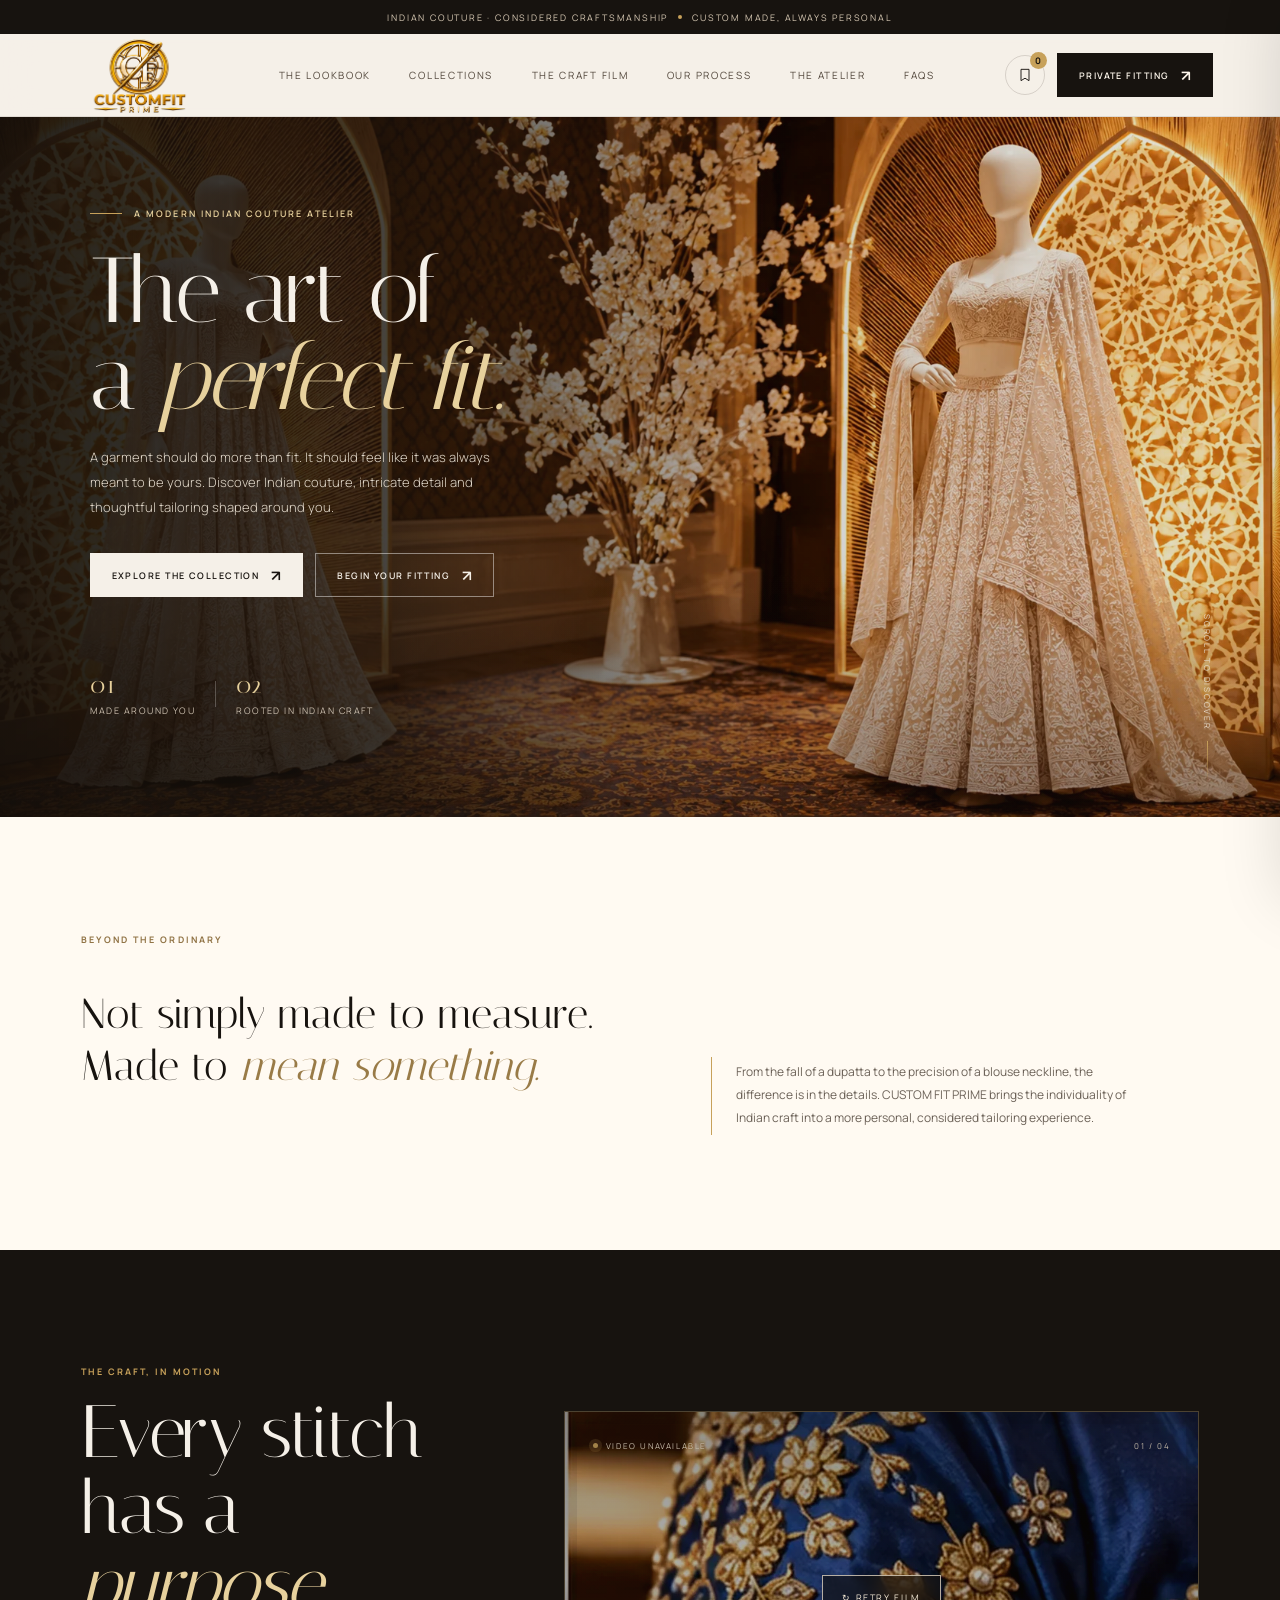
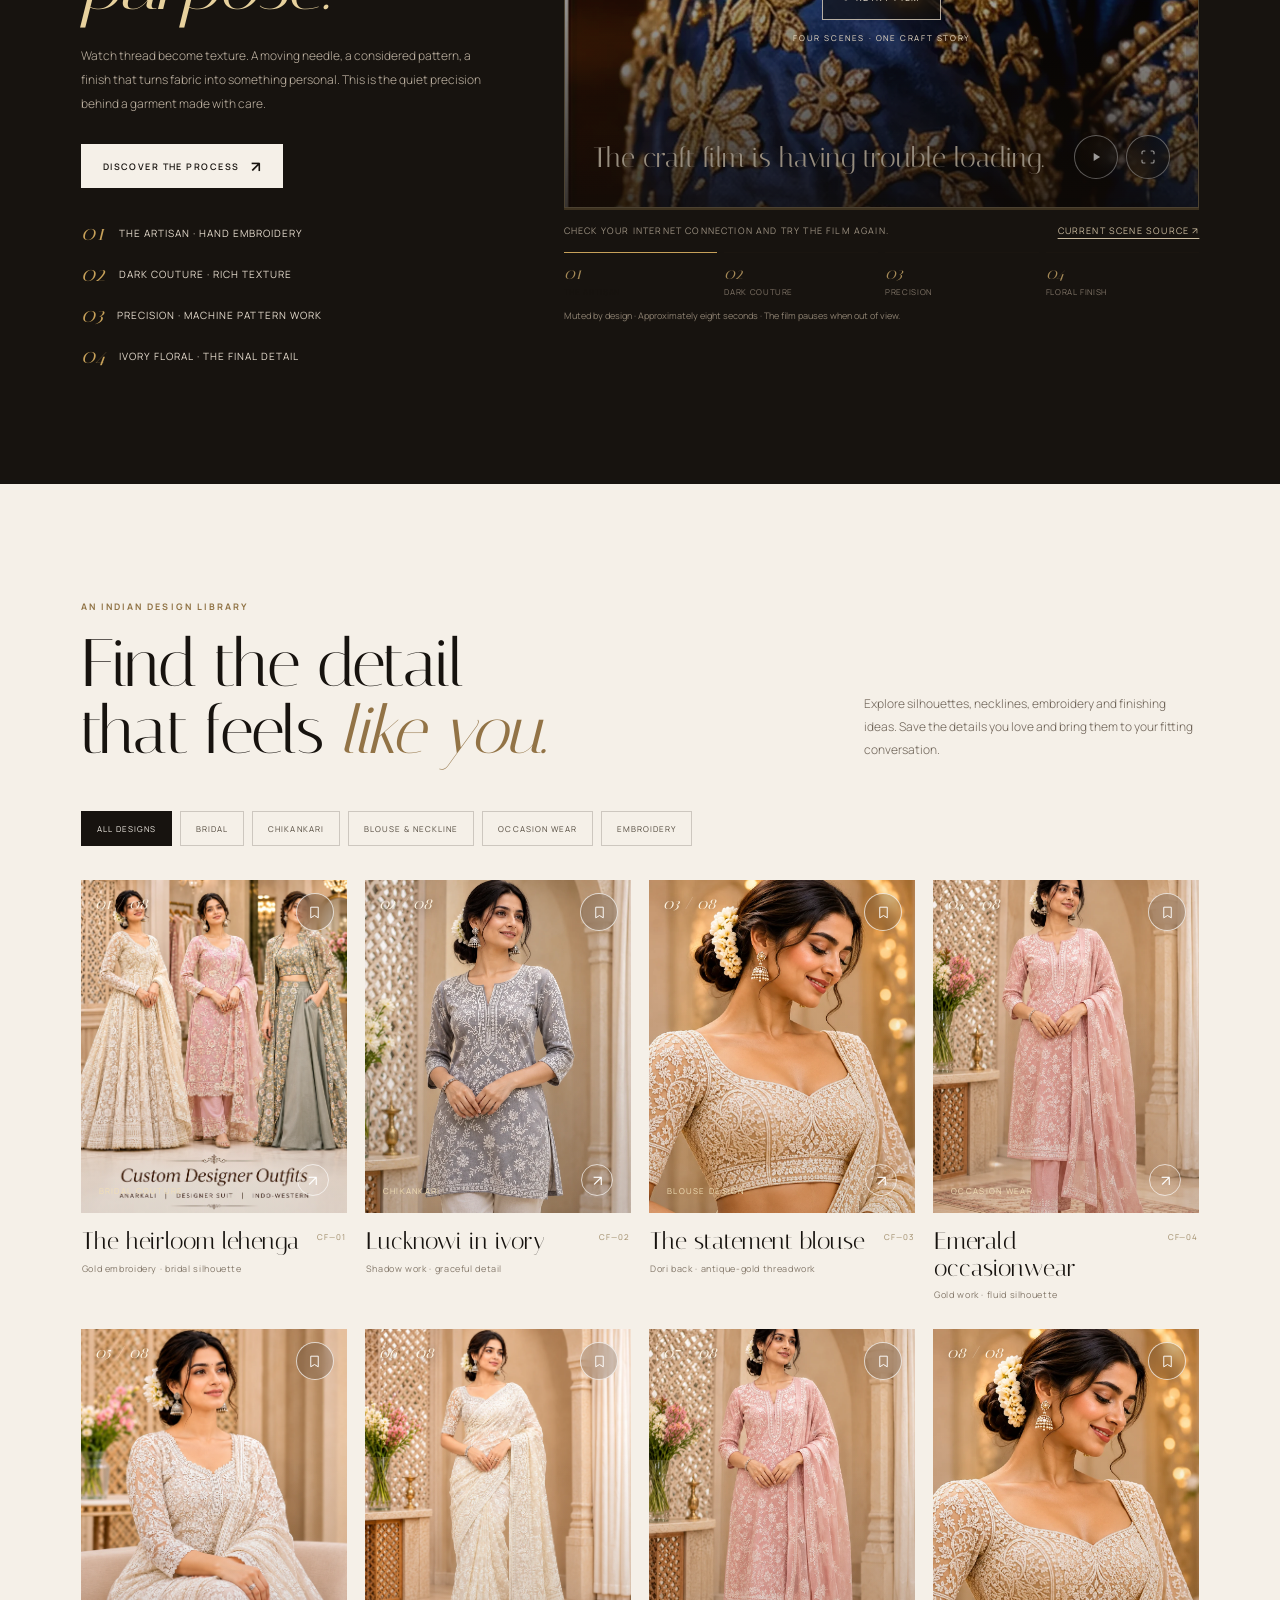
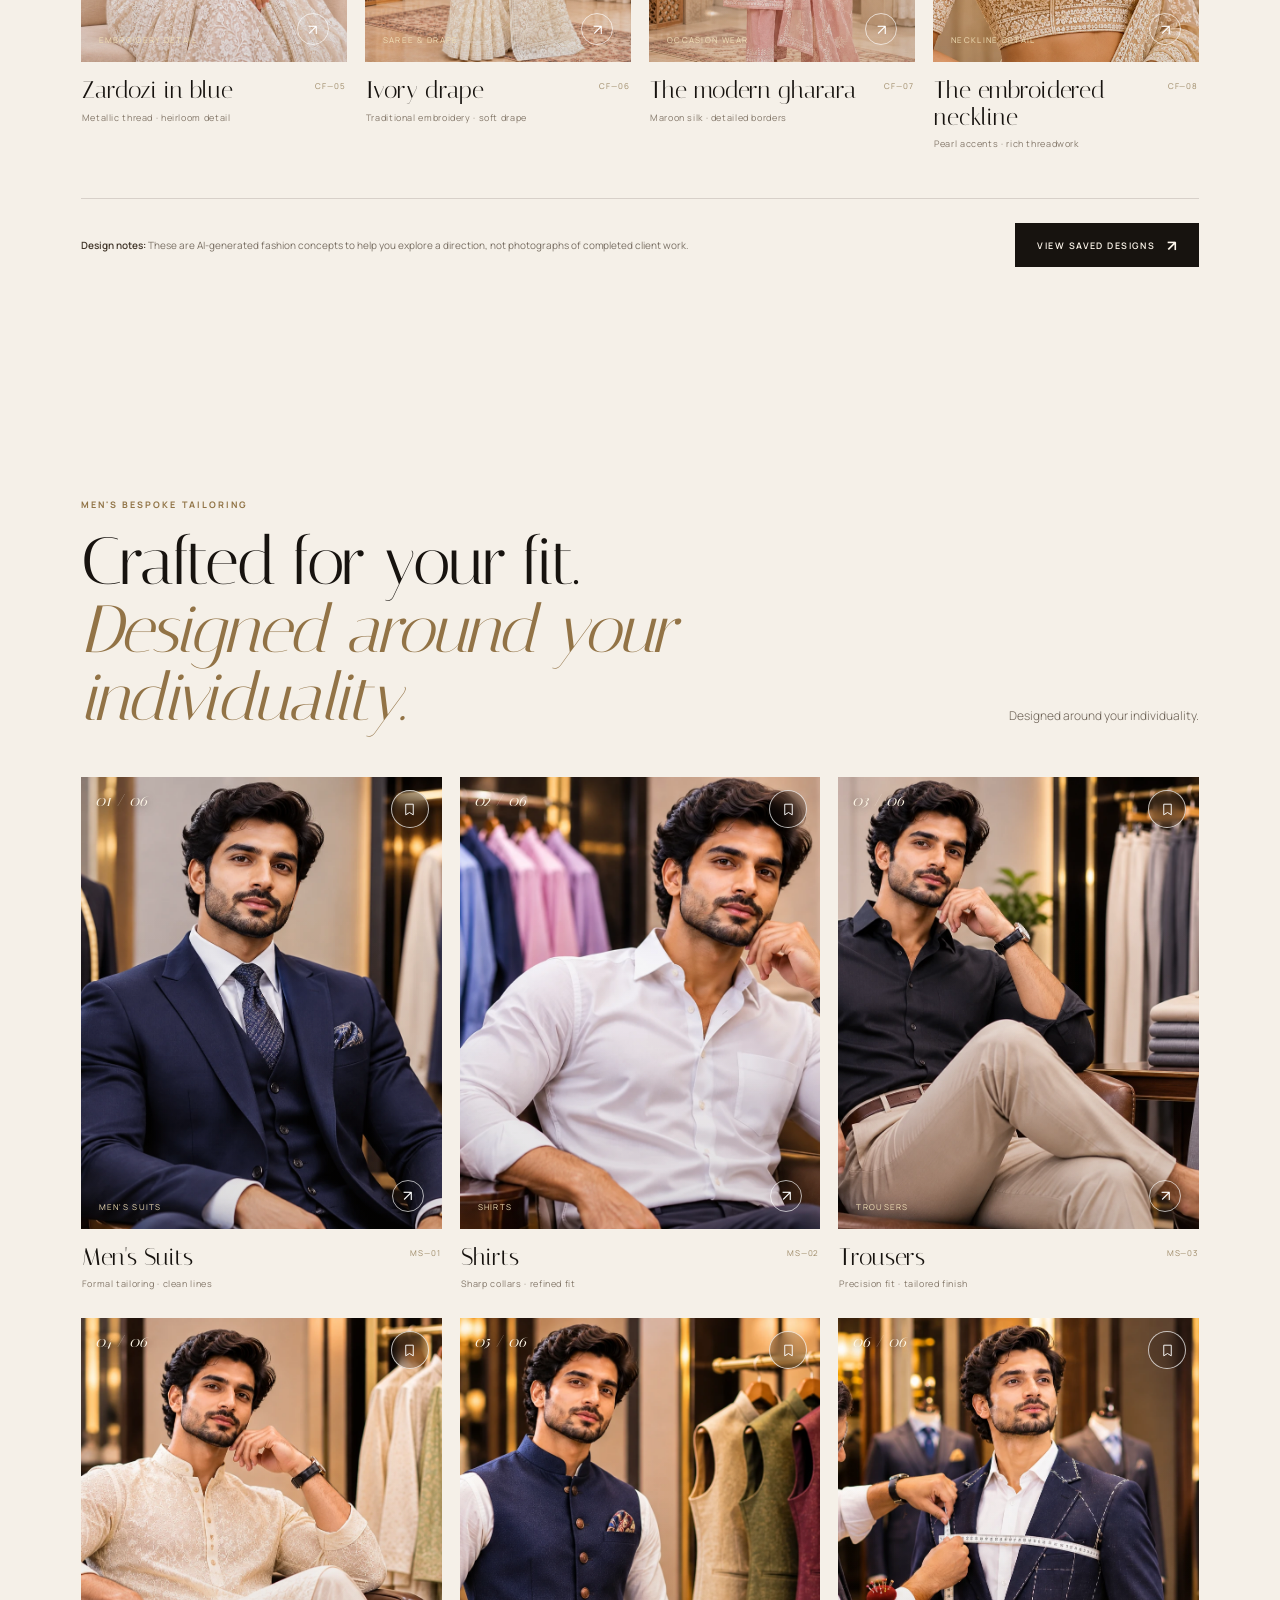
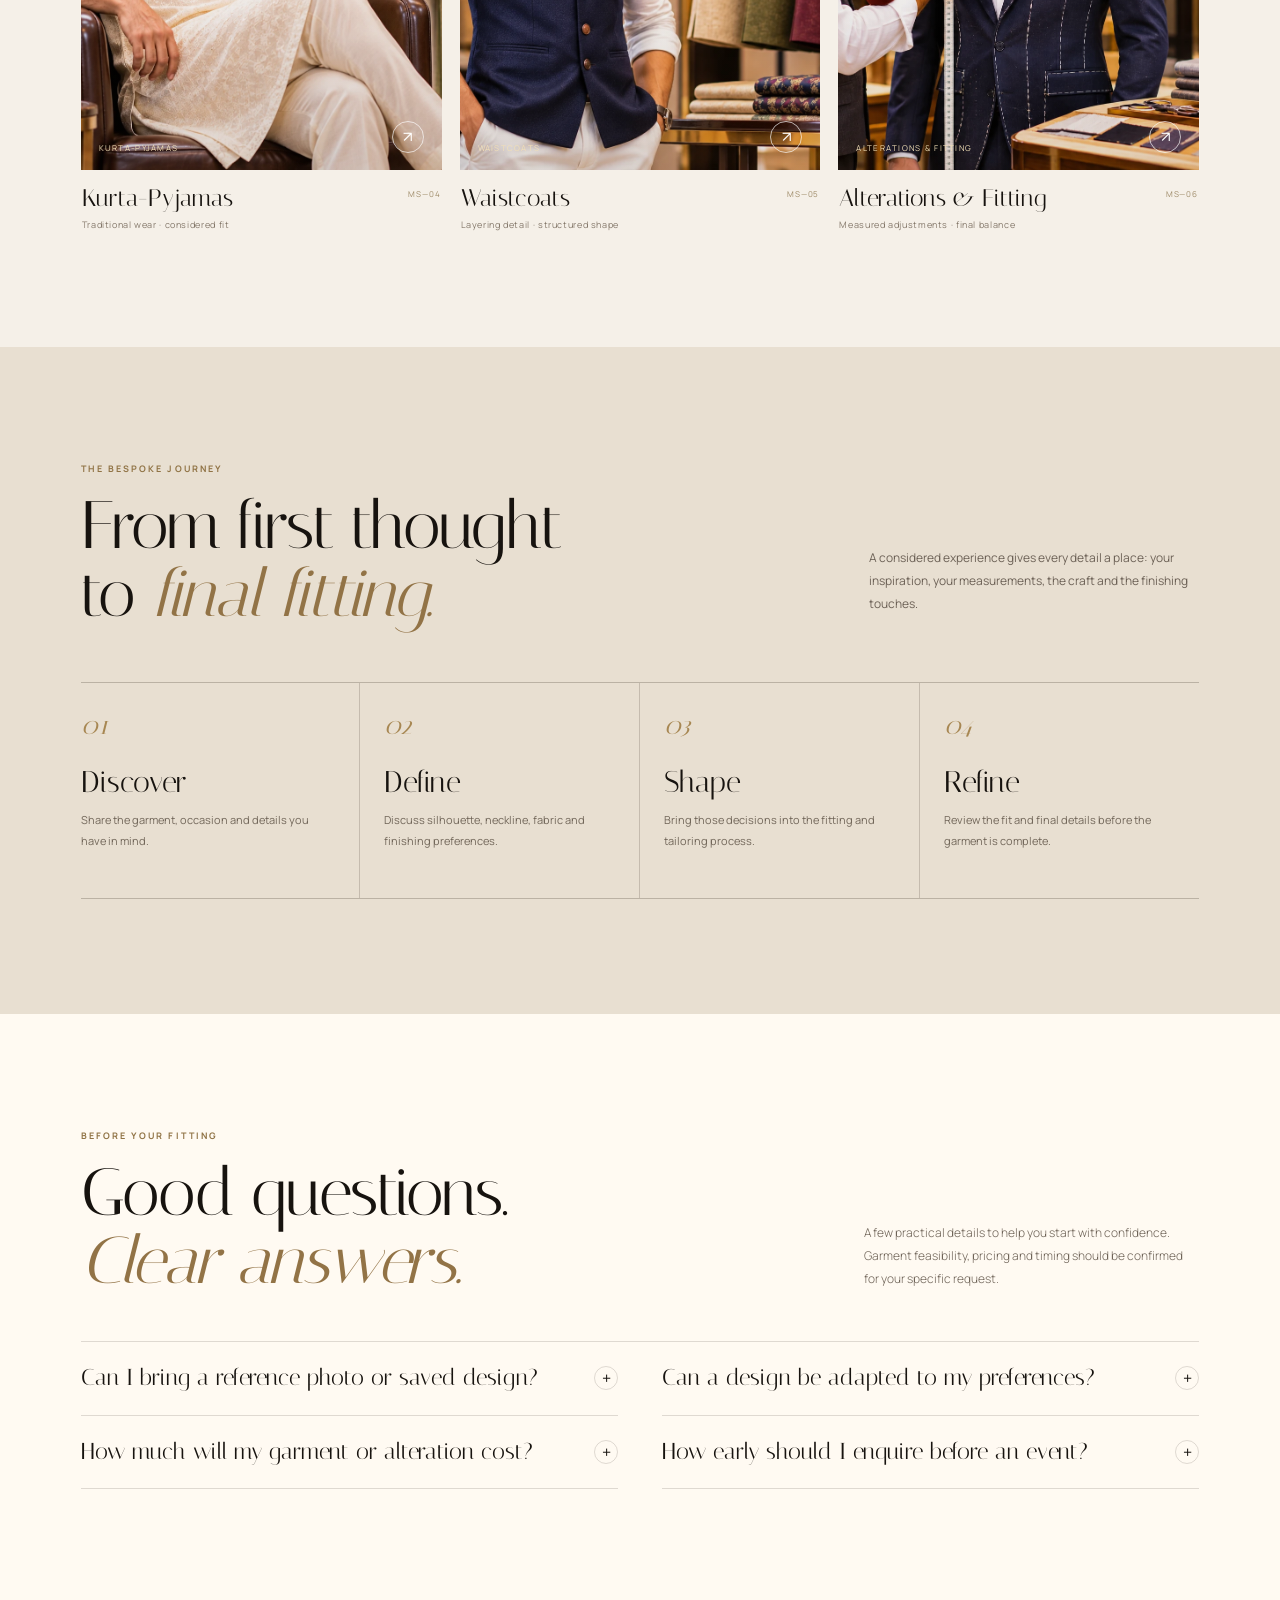
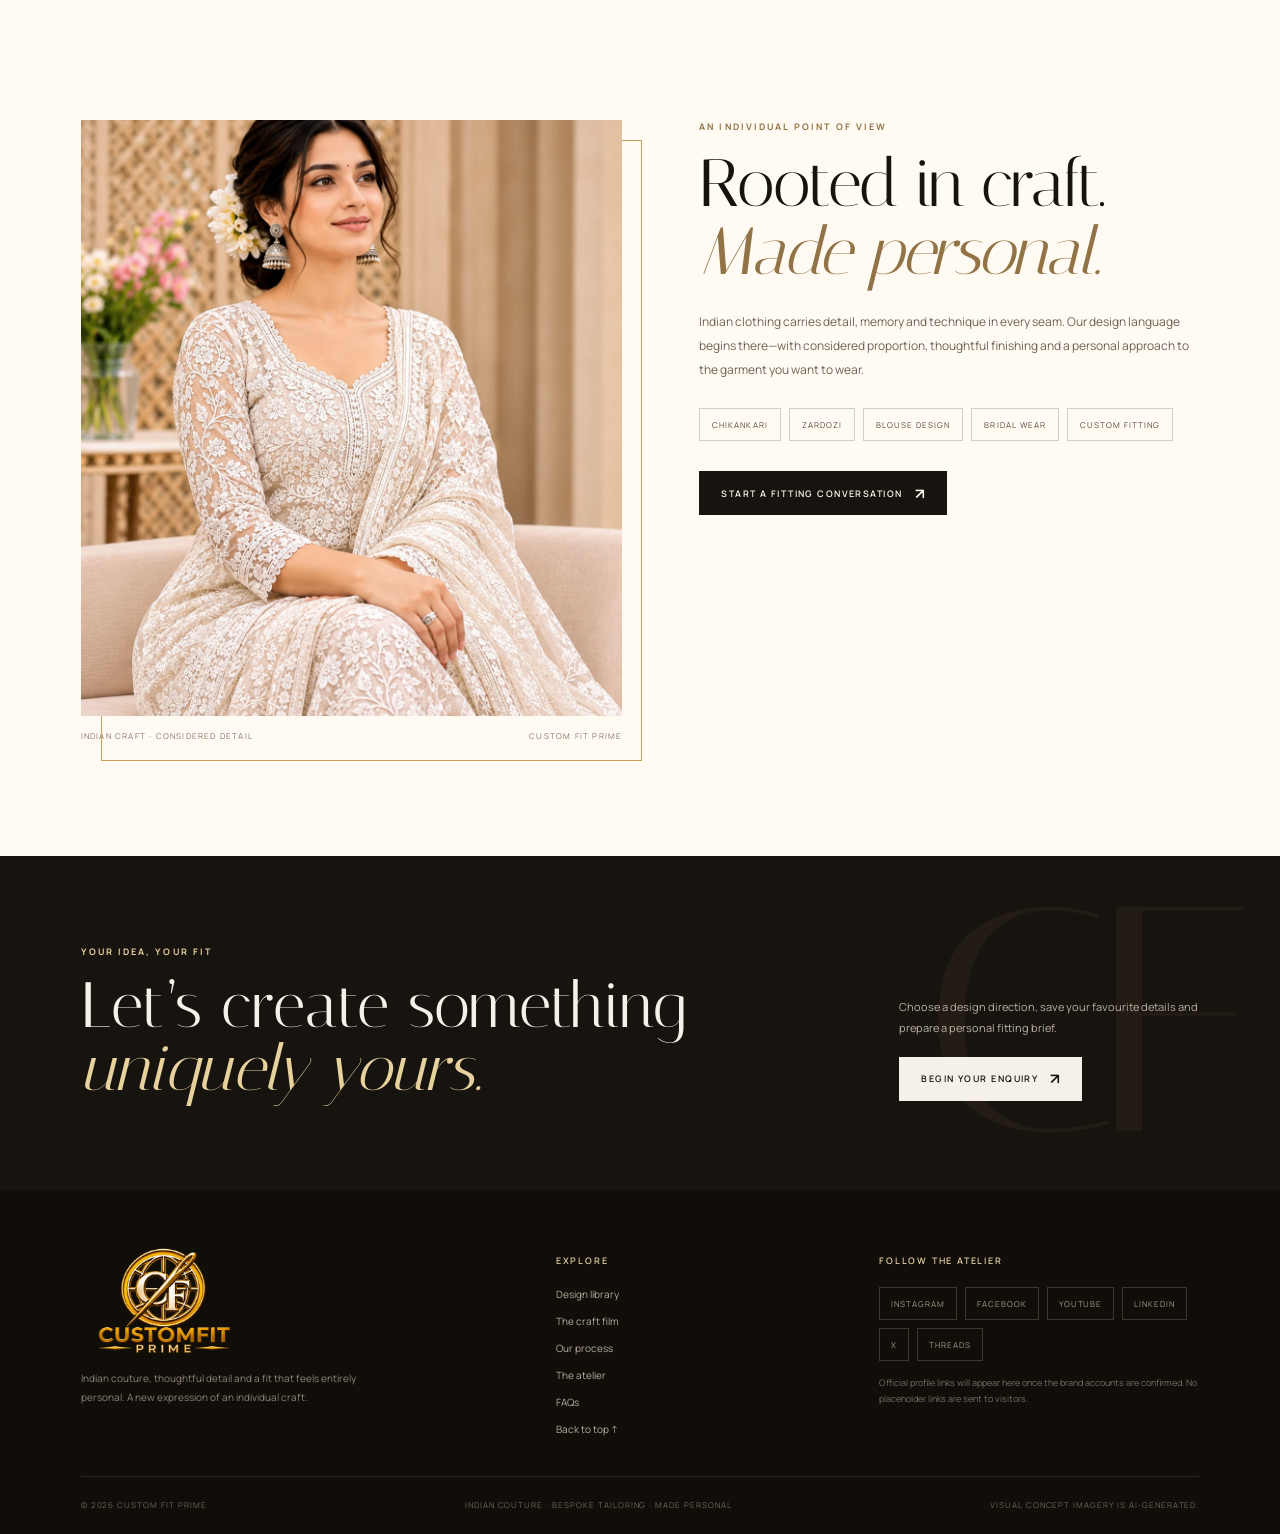
==== commit f4cf6542: "Integrate final homepage and lookbook videos" ====
--- a/index.html
+++ b/index.html
@@ -88,7 +88,7 @@
             <div class="film-end-card" id="film-end-card" aria-hidden="true"><img src="assets/custom-fit-prime-logo.png" alt="CUSTOM FIT PRIME" /><p>Every stitch tells a story.</p><button type="button" id="replay-film">Replay montage ↻</button></div>
           </div>
           <div class="film-progress" aria-hidden="true"><span id="film-progress-fill"></span></div>
-          <div class="film-caption"><span id="film-caption-text">Hand embroidery · dark couture · precision · floral finish</span><a id="film-source-link" href="https://www.pexels.com/video/intricate-hand-embroidery-crafting-process-37523886/" target="_blank" rel="noopener noreferrer">Current scene source ↗</a></div>
+          <div class="film-caption"><span id="film-caption-text">Hand embroidery · dark couture · precision · floral finish</span><a id="film-source-link" href="assets/craft-film-final.mp4" target="_blank" rel="noopener noreferrer">Current scene source ↗</a></div>
           <div class="film-scenes" aria-label="Four-scene sequence"><span class="film-scene active" data-scene-chip="0"><b>01</b> The artisan</span><span class="film-scene" data-scene-chip="1"><b>02</b> Dark couture</span><span class="film-scene" data-scene-chip="2"><b>03</b> Precision</span><span class="film-scene" data-scene-chip="3"><b>04</b> Floral finish</span></div>
           <p class="film-note">Muted by design · Approximately eight seconds · The film pauses when out of view.</p>
         </div>
@@ -218,42 +218,25 @@
     $$('[data-close-detail]').forEach(b=>b.addEventListener('click',closeDetail));$('#detail-backdrop').addEventListener('click',e=>{if(e.target===$('#detail-backdrop'))closeDetail()});$('#detail-save').addEventListener('click',()=>{if(!activeDesign)return;toggleSaved(activeDesign);$('#detail-save').textContent=isSaved(activeDesign.id)?'Remove from saved designs':'Save this design ↗'});$('#detail-enquire').addEventListener('click',()=>{if(!activeDesign)return;const brief='I would like to discuss this design concept: '+activeDesign.title+' ('+activeDesign.id+').\n'+activeDesign.description;closeDetail();openBooking(brief)});
     const film=$('#stitch-film'),filmFrame=$('#video-frame'),filmBtn=$('#pause-film'),filmProgress=$('#film-progress-fill');
     const playMontageBtn=$('#play-montage'),replayFilmBtn=$('#replay-film'),filmPlayOverlay=$('#film-play-overlay'),filmEndCard=$('#film-end-card');
-    const filmSources=[
-      {src:'https://videos.pexels.com/video-files/37523886/15898195_3840_2160_30fps.mp4',caption:'Hand embroidery · fine threadwork',label:'Hand embroidery',title:'The beauty of handwork.',sourcePage:'https://www.pexels.com/video/intricate-hand-embroidery-crafting-process-37523886/',seconds:2.0},
-      {src:'https://videos.pexels.com/video-files/34272583/14520671_3840_2160_30fps.mp4',caption:'Dark couture · rich fabric detail',label:'Dark couture detail',title:'Depth in every detail.',sourcePage:'https://www.pexels.com/video/intricate-embroidery-process-on-black-fabric-34272583/',seconds:2.0},
-      {src:'https://videos.pexels.com/video-files/7043509/7043509-uhd_3840_2160_24fps.mp4',caption:'Precision machine embroidery · pattern in motion',label:'Precision embroidery',title:'Precision by design.',sourcePage:'https://www.pexels.com/video/a-close-up-footage-of-embroidery-7043509/',seconds:2.0},
-      {src:'https://videos.pexels.com/video-files/11955972/11955972-hd_1920_1080_25fps.mp4',caption:'Ivory floral stitching · the final detail',label:'Ivory floral finish',title:'Made by the details.',sourcePage:'https://www.pexels.com/video/close-up-view-of-working-sewing-machine-11955972/',seconds:2.0}
-    ];
-    const filmStatus=$('#film-status'),filmCaption=$('#film-caption-text'),filmTitle=$('#film-title'),filmSourceLink=$('#film-source-link'),filmSceneNumber=$('#film-scene-number'),filmSceneChips=$$('.film-scene');
+    const craftFilmSrc='assets/craft-film-final.mp4';
+    const filmStatus=$("#film-status"),filmCaption=$("#film-caption-text"),filmTitle=$("#film-title"),filmSourceLink=$("#film-source-link"),filmSceneNumber=$("#film-scene-number"),filmSceneChips=$$(".film-scene");
     const reducedMotion=window.matchMedia('(prefers-reduced-motion: reduce)').matches;
     const connection=navigator.connection||navigator.mozConnection||navigator.webkitConnection;
     const saveData=Boolean(connection&&connection.saveData)||Boolean(connection&&/^(slow-2g|2g)$/.test(connection.effectiveType||''));
-    const montageDuration=filmSources.reduce((sum,scene)=>sum+scene.seconds,0);
-    let filmIndex=0,userPaused=false,filmInView=false,wasPlayingBeforeTabHidden=false,montageStarted=false,montageFinished=false,transitioning=false,sceneToken=0;
+    let filmInView=false,wasPlayingBeforeTabHidden=false,userPaused=false;
+    film.loop=true;film.preload='metadata';film.src=craftFilmSrc;film.load();
     function syncFilmPlaybackButton(){const paused=film.paused;filmBtn.setAttribute('aria-label',paused?'Play stitching film':'Pause stitching film');filmBtn.setAttribute('title',paused?'Play film':'Pause film');$('#film-icon').innerHTML=paused?'<path d="M8 5v14l11-7z"/>':'<path d="M7 5h4v14H7zM14 5h4v14h-4z"/>'}
-    function syncFilmScene(){filmSceneChips.forEach((chip,i)=>chip.classList.toggle('active',i===filmIndex));const item=filmSources[filmIndex];filmStatus.textContent=item.label;filmSceneNumber.textContent=String(filmIndex+1).padStart(2,'0')+' / 04';filmCaption.textContent=item.caption;filmTitle.textContent=item.title;filmSourceLink.href=item.sourcePage;filmSourceLink.setAttribute('aria-label','View source for '+item.label)}
-    function updateFilmProgress(){let elapsed=0;for(let i=0;i<filmIndex;i++)elapsed+=filmSources[i].seconds;elapsed+=Math.min(filmSources[filmIndex]?.seconds||0,Math.max(0,film.currentTime||0));filmProgress.style.transform='scaleX('+Math.min(1,elapsed/montageDuration)+')'}
-    function showFilmError(){film.pause();transitioning=false;filmFrame.classList.remove('is-switching');filmStatus.textContent='Video unavailable';filmTitle.textContent='The craft film is having trouble loading.';filmCaption.textContent='Check your internet connection and try the montage again.';filmPlayOverlay.classList.remove('hidden');playMontageBtn.textContent='↻  Retry montage';filmEndCard.classList.remove('show');filmEndCard.setAttribute('aria-hidden','true');syncFilmPlaybackButton();}
-    function finishMontage(){transitioning=false;montageFinished=true;film.pause();filmProgress.style.transform='scaleX(1)';filmFrame.classList.remove('is-switching');filmEndCard.classList.add('show');filmEndCard.setAttribute('aria-hidden','false');filmPlayOverlay.classList.add('hidden');filmStatus.textContent='Montage complete';filmSceneNumber.textContent='04 / 04';syncFilmPlaybackButton()}
-    function loadFilmScene(index,autoplay=true){
-      if(index>=filmSources.length){finishMontage();return}
-      filmIndex=index;transitioning=true;const token=++sceneToken;const item=filmSources[index];syncFilmScene();updateFilmProgress();filmFrame.classList.add('is-switching');filmEndCard.classList.remove('show');filmEndCard.setAttribute('aria-hidden','true');filmPlayOverlay.classList.add('hidden');film.pause();
-      const onReady=()=>{film.removeEventListener('loadeddata',onReady);if(token!==sceneToken)return;try{film.currentTime=0}catch{}if(userPaused){transitioning=false;filmFrame.classList.remove('is-switching');filmPlayOverlay.classList.remove('hidden');syncFilmPlaybackButton();return}film.play().then(()=>{if(token!==sceneToken)return;transitioning=false;montageStarted=true;montageFinished=false;filmFrame.classList.remove('is-switching');filmPlayOverlay.classList.add('hidden');syncFilmPlaybackButton()}).catch(()=>{if(token!==sceneToken)return;transitioning=false;showFilmError()})};
-      film.addEventListener('loadeddata',onReady,{once:true});film.src=item.src;film.load();
-      if(!autoplay){transitioning=false;filmFrame.classList.remove('is-switching');filmPlayOverlay.classList.remove('hidden')}
-    }
-    function startMontage(){userPaused=false;montageStarted=true;montageFinished=false;filmProgress.style.transform='scaleX(0)';loadFilmScene(0,true)}
-    function advanceFilmScene(){if(transitioning||!montageStarted||montageFinished)return;transitioning=true;filmFrame.classList.add('is-switching');setTimeout(()=>loadFilmScene(filmIndex+1,true),130)}
-    film.addEventListener('loadeddata',()=>filmFrame.classList.remove('is-switching'));
-    film.addEventListener('timeupdate',()=>{if(!montageStarted||montageFinished||transitioning)return;updateFilmProgress();if(film.currentTime>=(filmSources[filmIndex]?.seconds||2))advanceFilmScene()});
-    film.addEventListener('ended',()=>{if(montageStarted&&!montageFinished&&!transitioning)advanceFilmScene()});
-    film.addEventListener('play',syncFilmPlaybackButton);film.addEventListener('pause',syncFilmPlaybackButton);
-    film.addEventListener('error',()=>{if(montageStarted&&!montageFinished)showFilmError()});
-    playMontageBtn.addEventListener('click',startMontage);replayFilmBtn.addEventListener('click',startMontage);
-    filmBtn.addEventListener('click',async()=>{if(film.paused){if(!montageStarted||montageFinished){startMontage();return}userPaused=false;try{await film.play();filmPlayOverlay.classList.add('hidden');syncFilmPlaybackButton()}catch{showFilmError()}}else{userPaused=true;film.pause();syncFilmPlaybackButton()}});
+    function syncFilmScene(){filmSceneChips.forEach((chip,i)=>chip.classList.toggle('active',i===0));filmSourceLink.href=craftFilmSrc;filmSourceLink.setAttribute('aria-label','View craft film source')}
+    function showFilmError(){film.pause();filmFrame.classList.remove('is-switching');filmStatus.textContent='Video unavailable';filmTitle.textContent='The craft film is having trouble loading.';filmCaption.textContent='Check your internet connection and try the film again.';filmPlayOverlay.classList.remove('hidden');playMontageBtn.textContent='↻  Retry film';filmEndCard.classList.remove('show');filmEndCard.setAttribute('aria-hidden','true');syncFilmPlaybackButton()}
+    function updateFilmProgress(){if(!film.duration||!isFinite(film.duration))return;filmProgress.style.transform='scaleX('+Math.min(1,film.currentTime/film.duration)+')'}
+    function startFilm(){userPaused=false;filmEndCard.classList.remove('show');filmEndCard.setAttribute('aria-hidden','true');filmPlayOverlay.classList.add('hidden');filmFrame.classList.add('is-switching');film.play().then(()=>{filmFrame.classList.remove('is-switching');syncFilmPlaybackButton()}).catch(()=>{filmFrame.classList.remove('is-switching');showFilmError()})}
+    playMontageBtn.addEventListener('click',startFilm);replayFilmBtn.addEventListener('click',()=>{try{film.currentTime=0}catch{}startFilm()});
+    filmBtn.addEventListener('click',async()=>{if(film.paused){userPaused=false;try{await film.play();filmPlayOverlay.classList.add('hidden')}catch{showFilmError()}}else{userPaused=true;film.pause();filmPlayOverlay.classList.remove('hidden')}syncFilmPlaybackButton()});
     $('#fullscreen-film').addEventListener('click',async()=>{try{if(document.fullscreenElement){await document.exitFullscreen()}else if(filmFrame.requestFullscreen){await filmFrame.requestFullscreen()}else if(film.webkitEnterFullscreen){film.webkitEnterFullscreen()}else{showToast('Full screen is not supported in this browser.')}}catch{showToast('Full screen could not be opened in this browser.')}});
-    if('IntersectionObserver'in window){const filmObserver=new IntersectionObserver(entries=>{const entry=entries[0];filmInView=entry.isIntersecting&&entry.intersectionRatio>=.28;if(!filmInView){if(!film.paused)film.pause();return}if(reducedMotion||saveData||userPaused)return;if(!montageStarted||montageFinished){startMontage();return}if(film.paused&&!transitioning)film.play().catch(()=>{filmPlayOverlay.classList.remove('hidden');syncFilmPlaybackButton()})},{threshold:[0,.28,.6]});filmObserver.observe(filmFrame)}
-    document.addEventListener('visibilitychange',()=>{if(document.hidden){wasPlayingBeforeTabHidden=!film.paused;if(wasPlayingBeforeTabHidden)film.pause()}else if(wasPlayingBeforeTabHidden&&filmInView&&!userPaused&&!montageFinished){wasPlayingBeforeTabHidden=false;film.play().catch(()=>filmPlayOverlay.classList.remove('hidden'))}});
+    if('IntersectionObserver'in window){const filmObserver=new IntersectionObserver(entries=>{const entry=entries[0];filmInView=entry.isIntersecting&&entry.intersectionRatio>=.28;if(!filmInView){if(!film.paused)film.pause();return}if(reducedMotion||saveData||userPaused)return;if(film.paused)startFilm()},{threshold:[0,.28,.6]});filmObserver.observe(filmFrame)}
+    document.addEventListener('visibilitychange',()=>{if(document.hidden){wasPlayingBeforeTabHidden=!film.paused;if(wasPlayingBeforeTabHidden)film.pause()}else if(wasPlayingBeforeTabHidden&&filmInView&&!userPaused){wasPlayingBeforeTabHidden=false;film.play().catch(()=>filmPlayOverlay.classList.remove('hidden'))}});
+    film.addEventListener('loadeddata',()=>{filmFrame.classList.remove('is-switching');syncFilmPlaybackButton();syncFilmScene()});
+    film.addEventListener('timeupdate',updateFilmProgress);film.addEventListener('play',()=>{filmPlayOverlay.classList.add('hidden');syncFilmPlaybackButton()});film.addEventListener('pause',()=>{syncFilmPlaybackButton();if(!userPaused)filmPlayOverlay.classList.remove('hidden')});film.addEventListener('ended',()=>{if(film.loop)startFilm()});film.addEventListener('error',showFilmError);
     syncFilmPlaybackButton();syncFilmScene();
 
     const nav=$('#main-nav'),toggle=$('#mobile-toggle');toggle.addEventListener('click',()=>{const open=nav.classList.toggle('open');toggle.setAttribute('aria-expanded',String(open));toggle.textContent=open?'×':'☰'});$$('#main-nav a').forEach(a=>a.addEventListener('click',()=>{nav.classList.remove('open');toggle.setAttribute('aria-expanded','false');toggle.textContent='☰'}));
